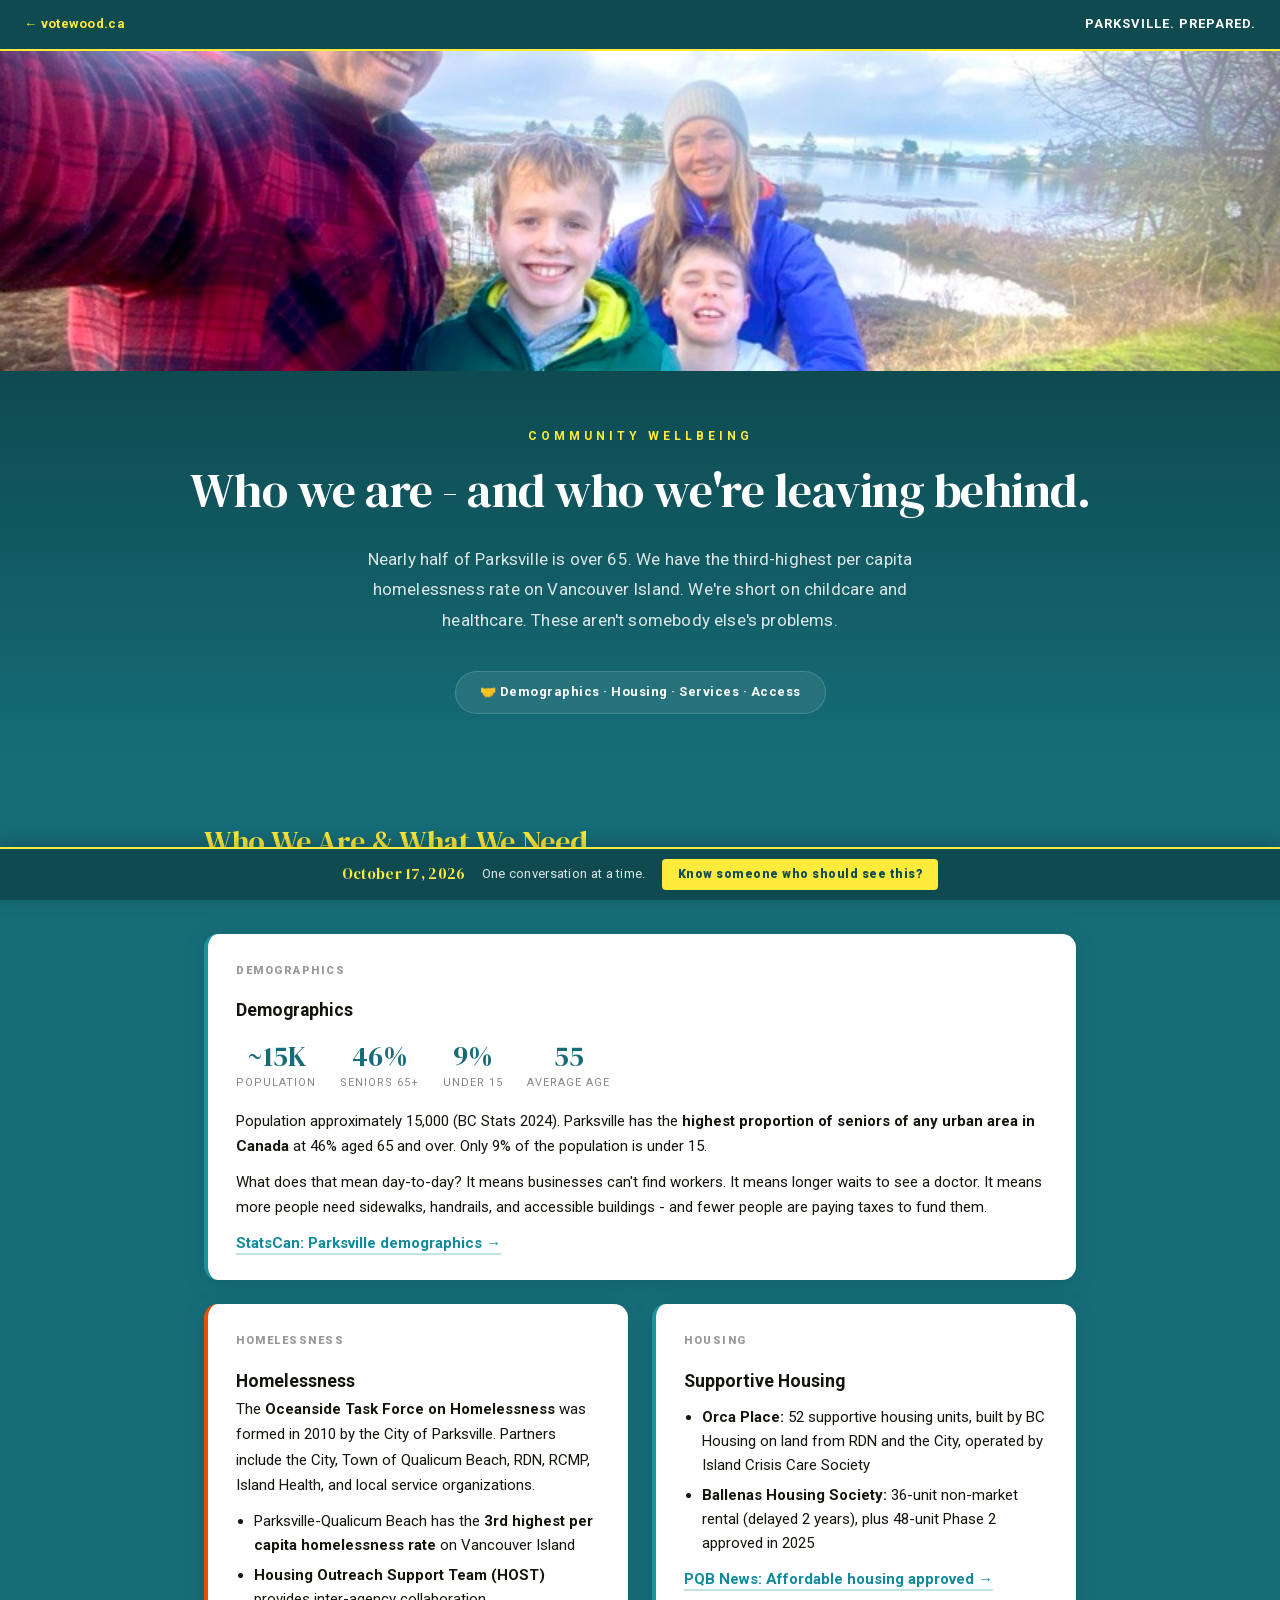
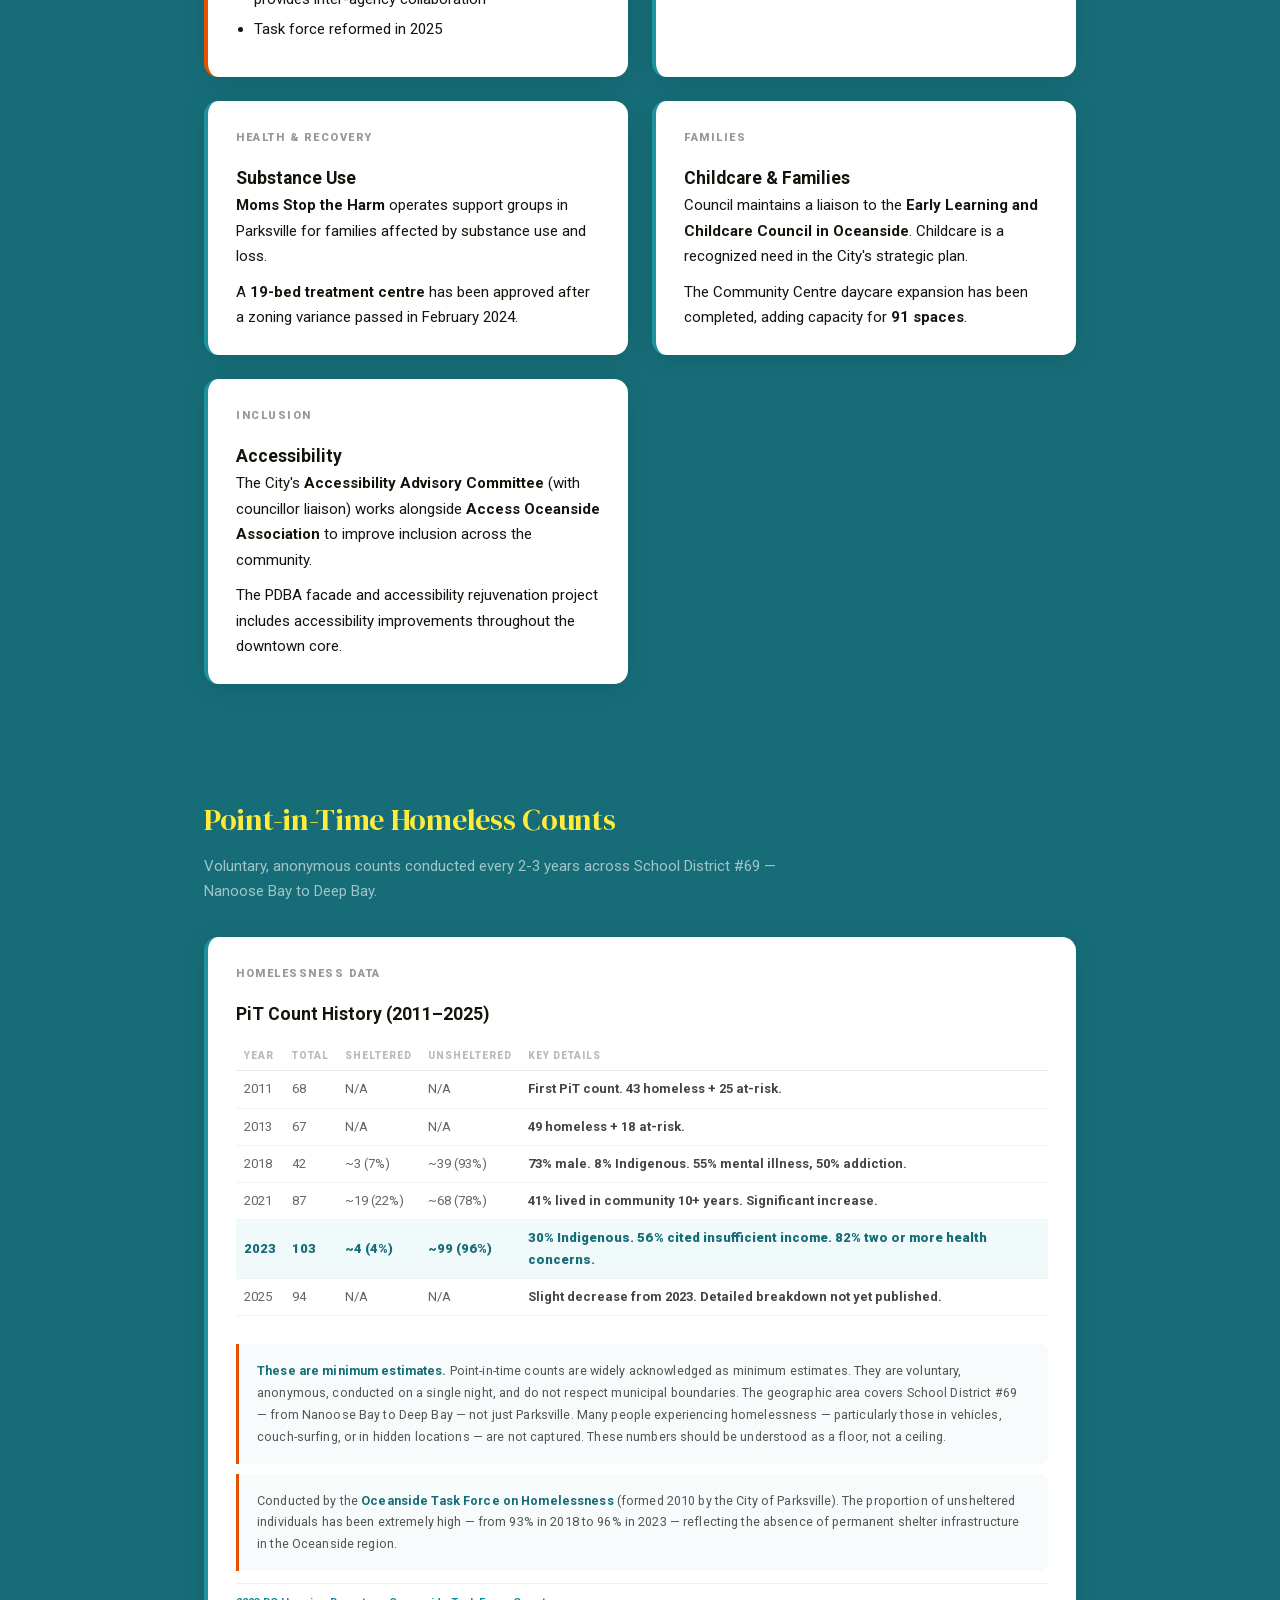
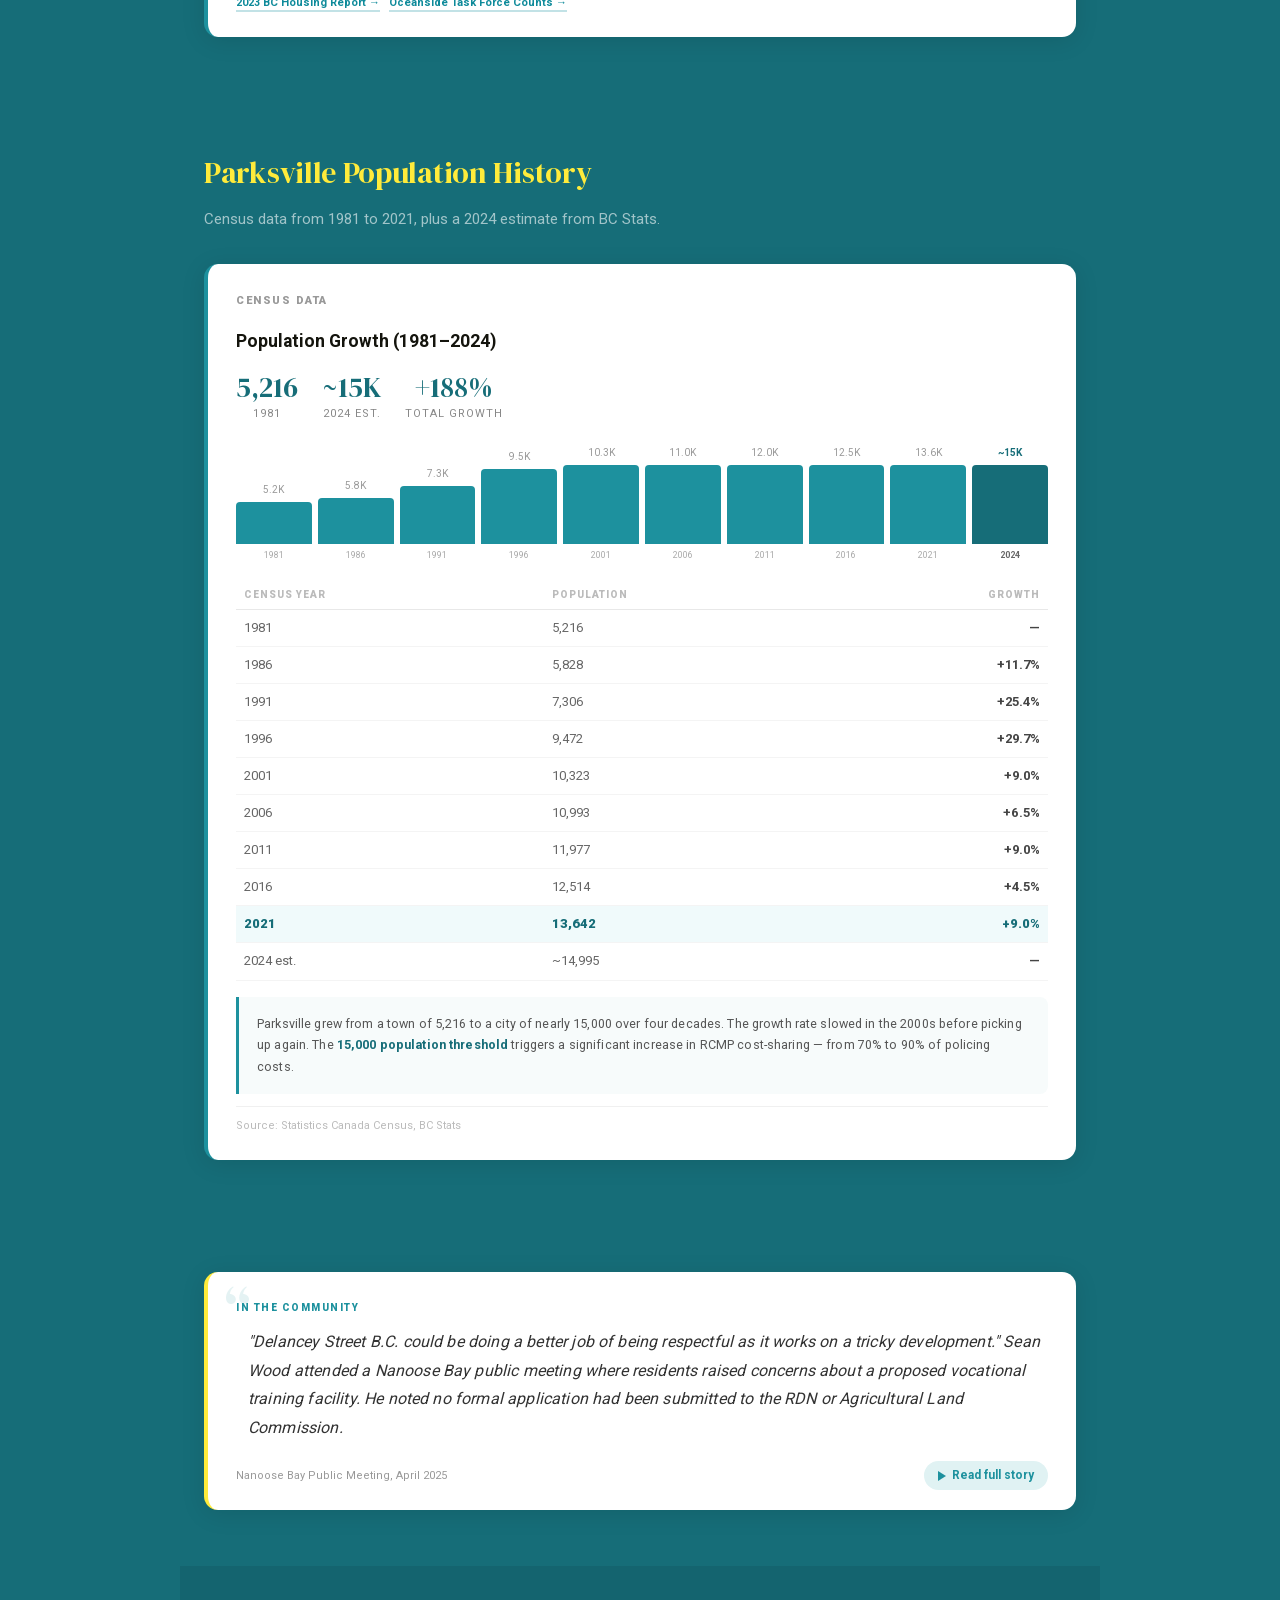
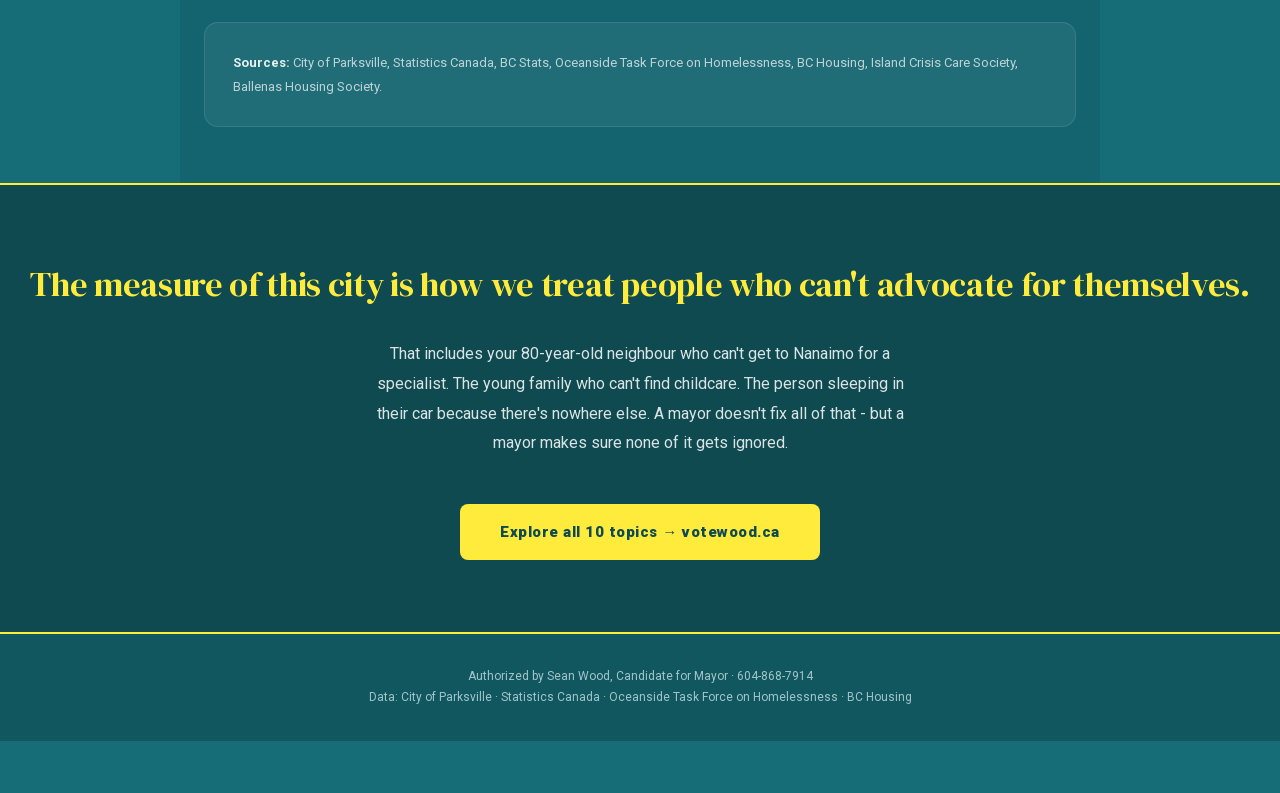
==== community/index.html @ 3bc63a63 "Redesign heroes: photo-first, no overlay Photos are now full-width images ABOVE the hero text, not b" ====
<!DOCTYPE html>
<html lang="en">
<head>
<meta charset="UTF-8">
<meta name="viewport" content="width=device-width, initial-scale=1.0">
<title>Community Wellbeing | Parksville. Prepared.</title>
<meta name="description" content="Demographics, homelessness, supportive housing, substance use, childcare, and accessibility — the people behind the statistics in Parksville.">
    <link rel="stylesheet" href="/style.css?v=6">
</head>
<body>

<header class="header">
  <a href="https://votewood.ca">&larr; votewood.ca</a>
  <span class="header-right">PARKSVILLE. PREPARED.</span>
</header>

<img class="hero-photo" src="/photos/family-estuary.jpg" alt="Family at the Englishman River estuary" loading="eager">

<div class="hero">
  <div class="hero-eyebrow">Community Wellbeing</div>
  <h1>Who we are - and who we're leaving behind.</h1>
  <p class="hero-sub">Nearly half of Parksville is over 65. We have the third-highest per capita homelessness rate on Vancouver Island. We're short on childcare and healthcare. These aren't somebody else's problems.</p>
  <div class="hero-badge">&#129309; Demographics &middot; Housing &middot; Services &middot; Access</div>
</div>

<!-- Content Cards -->
<div class="section">
  <h2 class="section-title">Who We Are &amp; What We Need</h2>
  <p class="section-subtitle">Demographics, housing, health, and services across the Oceanside community.</p>

  <div class="card-grid">

    <!-- 1. Demographics -->
    <div class="card card-full">
      <div class="card-label">Demographics</div>
      <h3>Demographics</h3>
      <div class="stat-row">
        <div class="stat-item">
          <div class="stat-value">~15K</div>
          <div class="stat-label">Population</div>
        </div>
        <div class="stat-item">
          <div class="stat-value">46%</div>
          <div class="stat-label">Seniors 65+</div>
        </div>
        <div class="stat-item">
          <div class="stat-value">9%</div>
          <div class="stat-label">Under 15</div>
        </div>
        <div class="stat-item">
          <div class="stat-value">55</div>
          <div class="stat-label">Average Age</div>
        </div>
      </div>
      <p>Population approximately 15,000 (BC Stats 2024). Parksville has the <strong>highest proportion of seniors of any urban area in Canada</strong> at 46% aged 65 and over. Only 9% of the population is under 15.</p>
      <p style="margin-top: 10px;">What does that mean day-to-day? It means businesses can't find workers. It means longer waits to see a doctor. It means more people need sidewalks, handrails, and accessible buildings - and fewer people are paying taxes to fund them.</p>
      <div class="news-links">
        <a href="https://www.statcan.gc.ca/o1/en/plus/3421-parksville-canadas-mediterranean-retirement-community" target="_blank" rel="noopener">StatsCan: Parksville demographics &rarr;</a>
      </div>
    </div>

    <!-- 2. Homelessness -->
    <div class="card card-accent-amber">
      <div class="card-label">Homelessness</div>
      <h3>Homelessness</h3>
      <p>The <strong>Oceanside Task Force on Homelessness</strong> was formed in 2010 by the City of Parksville. Partners include the City, Town of Qualicum Beach, RDN, RCMP, Island Health, and local service organizations.</p>
      <ul>
        <li>Parksville-Qualicum Beach has the <strong>3rd highest per capita homelessness rate</strong> on Vancouver Island</li>
        <li><strong>Housing Outreach Support Team (HOST)</strong> provides inter-agency collaboration</li>
        <li>Task force reformed in 2025</li>
      </ul>
    </div>

    <!-- 3. Supportive Housing -->
    <div class="card">
      <div class="card-label">Housing</div>
      <h3>Supportive Housing</h3>
      <ul>
        <li><strong>Orca Place:</strong> 52 supportive housing units, built by BC Housing on land from RDN and the City, operated by Island Crisis Care Society</li>
        <li><strong>Ballenas Housing Society:</strong> 36-unit non-market rental (delayed 2 years), plus 48-unit Phase 2 approved in 2025</li>
      </ul>
      <div class="news-links">
        <a href="https://pqbnews.com/2025/11/20/development-permit-approved-for-parksville-affordable-housing-project/" target="_blank" rel="noopener">PQB News: Affordable housing approved &rarr;</a>
      </div>
    </div>

    <!-- 4. Substance Use -->
    <div class="card">
      <div class="card-label">Health &amp; Recovery</div>
      <h3>Substance Use</h3>
      <p><strong>Moms Stop the Harm</strong> operates support groups in Parksville for families affected by substance use and loss.</p>
      <p style="margin-top: 10px;">A <strong>19-bed treatment centre</strong> has been approved after a zoning variance passed in February 2024.</p>
    </div>

    <!-- 5. Childcare & Families -->
    <div class="card">
      <div class="card-label">Families</div>
      <h3>Childcare &amp; Families</h3>
      <p>Council maintains a liaison to the <strong>Early Learning and Childcare Council in Oceanside</strong>. Childcare is a recognized need in the City's strategic plan.</p>
      <p style="margin-top: 10px;">The Community Centre daycare expansion has been completed, adding capacity for <strong>91 spaces</strong>.</p>
    </div>

    <!-- 6. Accessibility -->
    <div class="card">
      <div class="card-label">Inclusion</div>
      <h3>Accessibility</h3>
      <p>The City's <strong>Accessibility Advisory Committee</strong> (with councillor liaison) works alongside <strong>Access Oceanside Association</strong> to improve inclusion across the community.</p>
      <p style="margin-top: 10px;">The PDBA facade and accessibility rejuvenation project includes accessibility improvements throughout the downtown core.</p>
    </div>

  </div>
</div>

<!-- Point-in-Time Homeless Counts -->
<div class="section">
  <h2 class="section-title">Point-in-Time Homeless Counts</h2>
  <p class="section-subtitle">Voluntary, anonymous counts conducted every 2-3 years across School District #69 — Nanoose Bay to Deep Bay.</p>

  <div class="card card-full">
    <div class="card-label">Homelessness Data</div>
    <h3>PiT Count History (2011–2025)</h3>

    <div style="overflow-x: auto;">
      <table class="data-table">
        <thead>
          <tr>
            <th>Year</th>
            <th>Total</th>
            <th>Sheltered</th>
            <th>Unsheltered</th>
            <th style="text-align: left;">Key Details</th>
          </tr>
        </thead>
        <tbody>
          <tr>
            <td>2011</td>
            <td>68</td>
            <td>N/A</td>
            <td>N/A</td>
            <td style="text-align: left;">First PiT count. 43 homeless + 25 at-risk.</td>
          </tr>
          <tr>
            <td>2013</td>
            <td>67</td>
            <td>N/A</td>
            <td>N/A</td>
            <td style="text-align: left;">49 homeless + 18 at-risk.</td>
          </tr>
          <tr>
            <td>2018</td>
            <td>42</td>
            <td>~3 (7%)</td>
            <td>~39 (93%)</td>
            <td style="text-align: left;">73% male. 8% Indigenous. 55% mental illness, 50% addiction.</td>
          </tr>
          <tr>
            <td>2021</td>
            <td>87</td>
            <td>~19 (22%)</td>
            <td>~68 (78%)</td>
            <td style="text-align: left;">41% lived in community 10+ years. Significant increase.</td>
          </tr>
          <tr class="highlight">
            <td>2023</td>
            <td>103</td>
            <td>~4 (4%)</td>
            <td>~99 (96%)</td>
            <td style="text-align: left;">30% Indigenous. 56% cited insufficient income. 82% two or more health concerns.</td>
          </tr>
          <tr>
            <td>2025</td>
            <td>94</td>
            <td>N/A</td>
            <td>N/A</td>
            <td style="text-align: left;">Slight decrease from 2023. Detailed breakdown not yet published.</td>
          </tr>
        </tbody>
      </table>
    </div>

    <div class="chart-notes" style="border-left-color: var(--amber);">
      <strong>These are minimum estimates.</strong> Point-in-time counts are widely acknowledged as minimum estimates. They are voluntary, anonymous, conducted on a single night, and do not respect municipal boundaries. The geographic area covers School District #69 — from Nanoose Bay to Deep Bay — not just Parksville. Many people experiencing homelessness — particularly those in vehicles, couch-surfing, or in hidden locations — are not captured. These numbers should be understood as a floor, not a ceiling.
    </div>

    <div class="chart-notes" style="margin-top: 10px; border-left-color: var(--amber);">
      Conducted by the <strong>Oceanside Task Force on Homelessness</strong> (formed 2010 by the City of Parksville). The proportion of unsheltered individuals has been extremely high — from 93% in 2018 to 96% in 2023 — reflecting the absence of permanent shelter infrastructure in the Oceanside region.
    </div>

    <div class="chart-source">
      <a href="https://www.bchousing.org/sites/default/files/media/documents/Homeless-Count-Parksville-Qualicum-2023.pdf" target="_blank" rel="noopener">2023 BC Housing Report &rarr;</a> &nbsp;
      <a href="https://oceansidehomelessness.com/point-in-time-homeless-counts/" target="_blank" rel="noopener">Oceanside Task Force Counts &rarr;</a>
    </div>
  </div>
</div>

<!-- Population History -->
<div class="section">
  <h2 class="section-title">Parksville Population History</h2>
  <p class="section-subtitle">Census data from 1981 to 2021, plus a 2024 estimate from BC Stats.</p>

  <div class="card card-full">
    <div class="card-label">Census Data</div>
    <h3>Population Growth (1981–2024)</h3>

    <div class="stat-row">
      <div class="stat-item">
        <div class="stat-value">5,216</div>
        <div class="stat-label">1981</div>
      </div>
      <div class="stat-item">
        <div class="stat-value">~15K</div>
        <div class="stat-label">2024 Est.</div>
      </div>
      <div class="stat-item">
        <div class="stat-value">+188%</div>
        <div class="stat-label">Total Growth</div>
      </div>
    </div>

    <!-- Simple bar visualization -->
    <div style="margin: 20px 0 16px; display: flex; align-items: flex-end; gap: 6px; height: 120px;">
      <div style="flex: 1; display: flex; flex-direction: column; align-items: center; justify-content: flex-end; height: 100%;">
        <div style="font-size: 10px; color: #999; margin-bottom: 4px;">5.2K</div>
        <div style="width: 100%; background: var(--teal); border-radius: 4px 4px 0 0; height: 35%;"></div>
        <div style="font-size: 9px; color: #aaa; margin-top: 4px;">1981</div>
      </div>
      <div style="flex: 1; display: flex; flex-direction: column; align-items: center; justify-content: flex-end; height: 100%;">
        <div style="font-size: 10px; color: #999; margin-bottom: 4px;">5.8K</div>
        <div style="width: 100%; background: var(--teal); border-radius: 4px 4px 0 0; height: 39%;"></div>
        <div style="font-size: 9px; color: #aaa; margin-top: 4px;">1986</div>
      </div>
      <div style="flex: 1; display: flex; flex-direction: column; align-items: center; justify-content: flex-end; height: 100%;">
        <div style="font-size: 10px; color: #999; margin-bottom: 4px;">7.3K</div>
        <div style="width: 100%; background: var(--teal); border-radius: 4px 4px 0 0; height: 49%;"></div>
        <div style="font-size: 9px; color: #aaa; margin-top: 4px;">1991</div>
      </div>
      <div style="flex: 1; display: flex; flex-direction: column; align-items: center; justify-content: flex-end; height: 100%;">
        <div style="font-size: 10px; color: #999; margin-bottom: 4px;">9.5K</div>
        <div style="width: 100%; background: var(--teal); border-radius: 4px 4px 0 0; height: 63%;"></div>
        <div style="font-size: 9px; color: #aaa; margin-top: 4px;">1996</div>
      </div>
      <div style="flex: 1; display: flex; flex-direction: column; align-items: center; justify-content: flex-end; height: 100%;">
        <div style="font-size: 10px; color: #999; margin-bottom: 4px;">10.3K</div>
        <div style="width: 100%; background: var(--teal); border-radius: 4px 4px 0 0; height: 69%;"></div>
        <div style="font-size: 9px; color: #aaa; margin-top: 4px;">2001</div>
      </div>
      <div style="flex: 1; display: flex; flex-direction: column; align-items: center; justify-content: flex-end; height: 100%;">
        <div style="font-size: 10px; color: #999; margin-bottom: 4px;">11.0K</div>
        <div style="width: 100%; background: var(--teal); border-radius: 4px 4px 0 0; height: 73%;"></div>
        <div style="font-size: 9px; color: #aaa; margin-top: 4px;">2006</div>
      </div>
      <div style="flex: 1; display: flex; flex-direction: column; align-items: center; justify-content: flex-end; height: 100%;">
        <div style="font-size: 10px; color: #999; margin-bottom: 4px;">12.0K</div>
        <div style="width: 100%; background: var(--teal); border-radius: 4px 4px 0 0; height: 80%;"></div>
        <div style="font-size: 9px; color: #aaa; margin-top: 4px;">2011</div>
      </div>
      <div style="flex: 1; display: flex; flex-direction: column; align-items: center; justify-content: flex-end; height: 100%;">
        <div style="font-size: 10px; color: #999; margin-bottom: 4px;">12.5K</div>
        <div style="width: 100%; background: var(--teal); border-radius: 4px 4px 0 0; height: 83%;"></div>
        <div style="font-size: 9px; color: #aaa; margin-top: 4px;">2016</div>
      </div>
      <div style="flex: 1; display: flex; flex-direction: column; align-items: center; justify-content: flex-end; height: 100%;">
        <div style="font-size: 10px; color: #999; margin-bottom: 4px;">13.6K</div>
        <div style="width: 100%; background: var(--teal); border-radius: 4px 4px 0 0; height: 91%;"></div>
        <div style="font-size: 9px; color: #aaa; margin-top: 4px;">2021</div>
      </div>
      <div style="flex: 1; display: flex; flex-direction: column; align-items: center; justify-content: flex-end; height: 100%;">
        <div style="font-size: 10px; color: var(--teal-dark); font-weight: 700; margin-bottom: 4px;">~15K</div>
        <div style="width: 100%; background: var(--teal-dark); border-radius: 4px 4px 0 0; height: 100%;"></div>
        <div style="font-size: 9px; color: #666; font-weight: 700; margin-top: 4px;">2024</div>
      </div>
    </div>

    <table class="data-table">
      <thead>
        <tr>
          <th>Census Year</th>
          <th>Population</th>
          <th>Growth</th>
        </tr>
      </thead>
      <tbody>
        <tr>
          <td>1981</td>
          <td>5,216</td>
          <td>—</td>
        </tr>
        <tr>
          <td>1986</td>
          <td>5,828</td>
          <td>+11.7%</td>
        </tr>
        <tr>
          <td>1991</td>
          <td>7,306</td>
          <td>+25.4%</td>
        </tr>
        <tr>
          <td>1996</td>
          <td>9,472</td>
          <td>+29.7%</td>
        </tr>
        <tr>
          <td>2001</td>
          <td>10,323</td>
          <td>+9.0%</td>
        </tr>
        <tr>
          <td>2006</td>
          <td>10,993</td>
          <td>+6.5%</td>
        </tr>
        <tr>
          <td>2011</td>
          <td>11,977</td>
          <td>+9.0%</td>
        </tr>
        <tr>
          <td>2016</td>
          <td>12,514</td>
          <td>+4.5%</td>
        </tr>
        <tr class="highlight">
          <td>2021</td>
          <td>13,642</td>
          <td>+9.0%</td>
        </tr>
        <tr>
          <td>2024 est.</td>
          <td>~14,995</td>
          <td>—</td>
        </tr>
      </tbody>
    </table>

    <div class="chart-notes">
      Parksville grew from a town of 5,216 to a city of nearly 15,000 over four decades. The growth rate slowed in the 2000s before picking up again. The <strong>15,000 population threshold</strong> triggers a significant increase in RCMP cost-sharing — from 70% to 90% of policing costs.
    </div>

    <div class="chart-source">
      Source: Statistics Canada Census, BC Stats
    </div>
  </div>
</div>

<!-- Council Quote -->
<section class="section">
  <div class="quote-card">
    <div class="quote-label">In the Community</div>
    <div class="quote-text">"Delancey Street B.C. could be doing a better job of being respectful as it works on a tricky development." Sean Wood attended a Nanoose Bay public meeting where residents raised concerns about a proposed vocational training facility. He noted no formal application had been submitted to the RDN or Agricultural Land Commission.</div>
    <div class="quote-source">
      <span class="quote-attribution">Nanoose Bay Public Meeting, April 2025</span>
      <a href="https://pqbnews.com/2025/04/18/nanoose-residents-fear-potential-job-training-site-for-people-transitioning-from-streets-and-prison/" target="_blank" class="quote-watch">Read full story</a>
    </div>
  </div>
</section>

<!-- Sources -->
<div class="section section-alt">
  <div class="source-card">
    <strong>Sources:</strong> City of Parksville, Statistics Canada, BC Stats, Oceanside Task Force on Homelessness, BC Housing, Island Crisis Care Society, Ballenas Housing Society.
  </div>
</div>

<!-- Narrative -->
<div class="narrative">
  <h2>The measure of this city is how we treat people who can't advocate for themselves.</h2>
  <p>That includes your 80-year-old neighbour who can't get to Nanaimo for a specialist. The young family who can't find childcare. The person sleeping in their car because there's nowhere else. A mayor doesn't fix all of that - but a mayor makes sure none of it gets ignored.</p>
  <a href="https://votewood.ca" class="cta-btn">Explore all 10 topics &rarr; votewood.ca</a>
</div>

<footer class="footer">
  Authorized by Sean Wood, Candidate for Mayor &middot; 604-868-7914<br>
  Data: City of Parksville &middot; Statistics Canada &middot; Oceanside Task Force on Homelessness &middot; BC Housing
</footer>

<div class="vote-bar"><span class="vote-bar-date">October 17, 2026</span><span class="vote-bar-msg">One conversation at a time.</span><a href="/" class="vote-bar-cta">Know someone who should see this?</a></div>
</body>
</html>
---- style.css ----
/* votewood.ca — Shared Design System */

/* Self-hosted fonts — eliminates 2 DNS lookups + 1 CSS request vs Google Fonts */
@font-face {
  font-family: 'DM Serif Display';
  font-style: normal;
  font-weight: 400;
  font-display: swap;
  src: url('/fonts/dm-serif-display.woff2') format('woff2');
}
@font-face {
  font-family: 'Roboto';
  font-style: normal;
  font-weight: 400 900;
  font-display: swap;
  src: url('/fonts/roboto-variable.woff2') format('woff2');
}

*, *::before, *::after { box-sizing: border-box; margin: 0; padding: 0; }

:root {
  --teal: #1D919E;
  --teal-dark: #166d78;
  --teal-deep: #0e4a50;
  --yellow: #FFEB3B;
  --white: #FFFFFF;
  --card-bg: #ffffff;
  --card-text: #14140D;
  --radius: 14px;
  --shadow: 0 4px 24px rgba(0,0,0,0.10);
  --green: #2e7d32;
  --amber: #e65100;
  --red: #c62828;
  --serif: 'DM Serif Display', Georgia, serif;
  --sans: 'Roboto', -apple-system, sans-serif;
}

body {
  font-family: var(--sans);
  background: var(--teal-dark);
  color: var(--white);
  line-height: 1.6;
  -webkit-font-smoothing: antialiased;
  text-rendering: optimizeLegibility;
}

a { color: var(--yellow); }

/* Links inside white cards — teal with underline for visibility */
.card a:not(.cta-btn):not(.video-card):not(.topic-card),
.chart-card a,
.chart-notes a,
.chart-notes-links a,
.card-links a,
.card-meta a,
.data-table a,
.grant-table a {
  color: #0e8a9a !important;
  font-weight: 700;
  text-decoration: none !important;
  border-bottom: 2px solid rgba(14,138,154,0.25) !important;
  padding-bottom: 1px;
  transition: border-color 0.15s, color 0.15s;
}
.card a:not(.cta-btn):not(.video-card):not(.topic-card):hover,
.chart-card a:hover,
.chart-notes a:hover,
.card-links a:hover,
.data-table a:hover,
.grant-table a:hover {
  color: #0a6e7a !important;
  border-bottom-color: #0a6e7a !important;
}
.card a:not(.cta-btn):not(.video-card):not(.topic-card):visited,
.chart-card a:visited,
.chart-notes a:visited,
.card-links a:visited,
.data-table a:visited,
.grant-table a:visited {
  color: #0e4a50 !important;
  border-bottom-color: rgba(14,74,80,0.2) !important;
}
/* Source cards on dark backgrounds keep yellow */
.source-card a { color: var(--yellow) !important; text-decoration-color: rgba(255,235,59,0.35) !important; }
.source-card a:visited { color: #ddd07a !important; }
.source-card a:hover { text-decoration-color: var(--yellow) !important; }

/* Header */
.header {
  background: var(--teal-deep);
  border-bottom: 2px solid var(--yellow);
  padding: 14px 24px;
  display: flex;
  justify-content: space-between;
  align-items: center;
  font-size: 13px;
  letter-spacing: 0.3px;
}
.header a { color: var(--yellow); text-decoration: none; font-weight: 700; }
.header-right { font-weight: 700; letter-spacing: 1px; }
.header-name { font-weight: 900; letter-spacing: 1.5px; font-size: 14px; }
.header-contact { font-size: 12px; opacity: 0.7; }
.header-contact a { color: var(--yellow); text-decoration: none; }

/* Hero photo — full-width image, no overlay */
.hero-photo {
  width: 100%; height: 320px; object-fit: cover;
  display: block;
}
@media (max-width: 640px) {
  .hero-photo { height: 220px; }
}

/* Hero text — clean background below photo */
.hero {
  text-align: center;
  padding: 56px 24px 48px;
  background: linear-gradient(180deg, var(--teal-deep) 0%, var(--teal-dark) 100%);
}
/* Homepage has no photo above, so more top padding */
.hero-no-photo { padding-top: 72px; padding-bottom: 56px; }

.hero-eyebrow {
  font-family: var(--sans);
  font-size: 12px; font-weight: 700; letter-spacing: 4px;
  text-transform: uppercase; color: var(--yellow); margin-bottom: 16px;
}
.hero h1 {
  font-family: var(--serif);
  font-size: clamp(32px, 5.5vw, 48px); font-weight: 400;
  margin-bottom: 24px; line-height: 1.2;
  letter-spacing: -0.01em;
}
.hero-sub {
  max-width: 580px; margin: 0 auto 36px; font-size: 17px;
  opacity: 0.85; line-height: 1.8;
  letter-spacing: 0.01em;
}
.hero-badge {
  display: inline-flex; align-items: center; gap: 10px;
  background: rgba(255,255,255,0.08); border: 1px solid rgba(255,255,255,0.15);
  border-radius: 24px; padding: 10px 24px; font-size: 13px; font-weight: 700;
  letter-spacing: 0.5px;
}

/* Sections */
.section {
  padding: 56px 24px; max-width: 920px; margin: 0 auto;
}
.section-alt {
  background: rgba(0,0,0,0.08);
}
.section-title {
  font-family: var(--serif);
  font-size: 30px; font-weight: 400; color: var(--yellow);
  margin-bottom: 10px; letter-spacing: -0.01em;
}
.section-subtitle {
  font-size: 15px; color: rgba(255,255,255,0.6); margin-bottom: 32px;
  max-width: 600px; line-height: 1.7;
}

/* Card grid */
.card-grid {
  display: grid;
  grid-template-columns: repeat(auto-fit, minmax(320px, 1fr));
  gap: 24px;
}
.card-full { grid-column: 1 / -1; }

/* Cards */
.card {
  background: var(--card-bg); color: var(--card-text);
  border-radius: var(--radius); padding: 28px 28px 24px;
  box-shadow: var(--shadow); position: relative;
  border-left: 4px solid var(--teal);
  transition: box-shadow 0.2s;
  font-size: 15px; line-height: 1.7;
}
.card:hover { box-shadow: 0 6px 32px rgba(0,0,0,0.15); }
.card p { margin-bottom: 10px; }
.card p:last-child { margin-bottom: 0; }
.card ul { margin: 8px 0 12px 18px; }
.card li { margin-bottom: 6px; line-height: 1.6; }

/* Accent colors */
.card-accent-green { border-left-color: var(--green); }
.card-accent-amber { border-left-color: var(--amber); }
.card-accent-red   { border-left-color: var(--red); }
.card-accent-yellow { border-left-color: var(--yellow); }
.card-accent-default { border-left-color: #ddd; }

/* Card label */
.card-label {
  font-size: 11px; font-weight: 900; text-transform: uppercase;
  letter-spacing: 1.5px; color: #999; margin-bottom: 16px;
}

/* Card hero stat */
.card-hero {
  display: flex; align-items: center; gap: 16px; margin-bottom: 16px;
}
.card-hero-value {
  font-family: var(--serif); font-size: 52px; color: var(--teal-dark);
  line-height: 1;
}
.card-hero-rank {
  display: flex; flex-direction: column; align-items: center;
  justify-content: center;
  min-width: 52px; height: 52px;
  border-radius: 50%; font-size: 14px; font-weight: 900;
  line-height: 1.1; text-align: center;
}
.rank-green { background: #e8f5e9; color: var(--green); }
.rank-amber { background: #fff3e0; color: var(--amber); }
.rank-red   { background: #ffebee; color: var(--red); }

.card-hero-context {
  font-size: 13px; color: #888; font-style: italic; margin-bottom: 20px;
}

/* Card title */
.card-title {
  font-family: var(--serif); font-size: 22px; color: var(--teal-deep);
  margin-bottom: 12px; line-height: 1.25;
}

/* Card detail text */
.card-detail {
  font-size: 14px; color: #555; margin-bottom: 6px; line-height: 1.7;
}

/* Card meta / source */
.card-meta {
  font-size: 12px; color: #999; margin-top: 14px;
  padding-top: 12px; border-top: 1px solid #eee;
}

/* Stat row (used for inline stats in cards) */
.stat-row {
  display: flex; flex-wrap: wrap; gap: 24px; margin: 16px 0;
}
.stat-item { text-align: center; }
.stat-value {
  font-family: var(--serif); font-size: 28px; color: var(--teal-dark);
  line-height: 1;
}
.stat-label {
  font-size: 11px; color: #888; text-transform: uppercase;
  letter-spacing: 1px; margin-top: 4px;
}

/* Pill badges */
.pill {
  display: inline-flex; align-items: center;
  padding: 4px 12px; border-radius: 12px;
  font-size: 12px; font-weight: 700; margin-right: 6px; margin-bottom: 4px;
}
.pill-teal { background: #e0f2f3; color: var(--teal-dark); }
.pill-green { background: #e8f5e9; color: var(--green); }
.pill-amber { background: #fff3e0; color: var(--amber); }
.pill-red { background: #ffebee; color: var(--red); }
.pill-grey { background: #f5f5f5; color: #757575; }

/* Data tables */
.data-table {
  width: 100%; border-collapse: collapse; font-size: 13px; margin: 12px 0;
}
.data-table th {
  text-align: left; font-size: 10px; font-weight: 900;
  text-transform: uppercase; letter-spacing: 1px; color: #bbb;
  padding: 6px 8px; border-bottom: 1px solid #e8e8e8;
}
.data-table th:last-child { text-align: right; }
.data-table td {
  padding: 7px 8px; border-bottom: 1px solid #f4f4f4; color: #666;
}
.data-table td:last-child {
  text-align: right; font-variant-numeric: tabular-nums; font-weight: 700;
  color: #444;
}
.data-table tr.highlight td {
  color: var(--teal-dark); font-weight: 900; background: #f0fafb;
}

/* Ranked table */
.rank-table {
  width: 100%; border-collapse: collapse; font-size: 13px;
}
.rank-table th {
  text-align: left; font-size: 10px; font-weight: 900;
  text-transform: uppercase; letter-spacing: 1px; color: #bbb;
  padding: 6px 8px; border-bottom: 1px solid #e8e8e8;
}
.rank-table th:last-child { text-align: right; }
.rank-table td {
  padding: 7px 8px; border-bottom: 1px solid #f4f4f4; color: #666;
}
.rank-table td:first-child {
  width: 28px; color: #ccc; font-size: 11px; text-align: center; font-weight: 700;
}
.rank-table td:last-child {
  text-align: right; font-variant-numeric: tabular-nums; font-weight: 700; color: #444;
}
.rank-table tr.rank-highlight td {
  color: var(--teal-dark); font-weight: 900; background: #f0fafb;
}
.rank-table tr.rank-highlight td:first-child {
  border-left: 3px solid var(--teal); color: var(--teal);
}
.rank-table tr.rank-row { cursor: pointer; transition: background 0.15s; }
.rank-table tr.rank-row:hover td { background: #f8f8f8; }
.rank-table tr.rank-highlight.rank-row:hover td { background: #e4f3f5; }
.rank-table td.rank-arrow {
  width: 20px; padding: 7px 4px; color: #ccc; font-size: 9px;
  text-align: center; user-select: none;
}
.rank-table tr.rank-highlight td.rank-arrow { color: var(--teal); }
.rank-detail { display: none; }
.rank-detail.open { display: table-row; }
.rank-detail td {
  padding: 10px 12px 14px 40px;
  font-size: 11px; color: #888; line-height: 1.7;
  border-bottom: 1px solid #eee; background: #fafafa;
}
.rank-highlight + .rank-detail td { background: #f0fafb; }

/* Chart cards */
.chart-card {
  background: var(--card-bg); color: var(--card-text);
  border-radius: var(--radius); padding: 28px;
  box-shadow: var(--shadow); border-left: 4px solid var(--teal);
}
.chart-card-label {
  font-size: 11px; font-weight: 900; text-transform: uppercase;
  letter-spacing: 1.5px; color: #999; margin-bottom: 4px;
}
.chart-card-hero {
  font-family: var(--serif); font-size: clamp(20px, 4vw, 28px); color: var(--teal-dark);
  margin-bottom: 4px; line-height: 1.2;
}
.chart-card-trend {
  font-size: 12px; font-weight: 700; margin-bottom: 16px;
}
.trend-up { color: var(--red); }
.trend-down-good { color: var(--green); }
.trend-up-good { color: var(--green); }
.trend-down { color: var(--red); }
.trend-flat { color: #999; }
.chart-svg { width: 100%; height: 180px; display: block; }
.chart-legend {
  display: flex; flex-wrap: wrap; gap: 16px;
  margin-top: 12px; font-size: 11px; color: #888;
}
.chart-legend-item { display: flex; align-items: center; gap: 6px; }
.chart-legend-swatch {
  width: 12px; height: 12px; border-radius: 3px; flex-shrink: 0;
}
.chart-source {
  font-size: 11px; color: #bbb; margin-top: 12px;
  padding-top: 10px; border-top: 1px solid #f0f0f0;
}

/* Chart annotations */
.chart-notes {
  margin-top: 16px; padding: 16px 18px;
  background: #f7fbfb; border-left: 3px solid var(--teal);
  border-radius: 0 8px 8px 0; font-size: 12.5px; color: #555;
  line-height: 1.75; letter-spacing: 0.01em;
}
.chart-notes strong { color: var(--teal-dark); }
.chart-notes-links {
  margin-top: 10px; padding-top: 8px; border-top: 1px solid #e8eeee;
  font-size: 11px;
}
.chart-notes-links a {
  color: var(--teal); text-decoration: none; margin-right: 12px;
  display: inline-block; margin-bottom: 4px;
}
.chart-notes-links a:hover { text-decoration: underline; }
.chart-notes-links .link-source {
  color: #bbb; font-size: 10px; font-style: italic;
}
.chart-notes .note-year {
  display: inline-block; background: var(--teal); color: white;
  font-size: 10px; font-weight: 900; padding: 1px 6px;
  border-radius: 3px; margin-right: 4px; vertical-align: 1px;
}

/* Narrative */
.narrative {
  background: var(--teal-deep);
  border-top: 2px solid var(--yellow);
  border-bottom: 2px solid var(--yellow);
  padding: 72px 24px; text-align: center;
}
.narrative h2 {
  font-family: var(--serif);
  color: var(--yellow); font-size: clamp(24px, 4vw, 34px);
  font-weight: 400; margin-bottom: 28px; letter-spacing: -0.01em;
}
.narrative p {
  max-width: 560px; margin: 0 auto 18px;
  font-size: 16px; opacity: 0.85; line-height: 1.85;
}
.cta-btn {
  display: inline-block; margin-top: 28px; padding: 16px 40px;
  background: var(--yellow); color: var(--teal-deep);
  font-weight: 900; font-size: 15px; text-decoration: none;
  border-radius: 8px; letter-spacing: 0.5px;
  transition: transform 0.15s, box-shadow 0.15s;
}
.cta-btn:hover { transform: translateY(-2px); box-shadow: 0 4px 16px rgba(0,0,0,0.2); }

/* Source card */
.source-card {
  background: rgba(255,255,255,0.06); border: 1px solid rgba(255,255,255,0.1);
  border-radius: var(--radius); padding: 28px; color: rgba(255,255,255,0.7);
  font-size: 13px; line-height: 1.8;
}
.source-card strong { color: rgba(255,255,255,0.9); }

/* Footer */
.footer {
  background: var(--teal-deep); padding: 32px 24px;
  text-align: center; font-size: 12px; opacity: 0.6; line-height: 1.8;
}

/* Stale state */
.card-stale-msg {
  text-align: center; font-size: 12px; color: #aaa;
  background: #f5f5f5; padding: 12px; border-radius: 8px; margin-top: 12px;
}

/* Homepage topic grid */
.topics { padding: 64px 24px; max-width: 1060px; margin: 0 auto; }
.topics-intro { text-align: center; margin-bottom: 48px; }
.topics-intro h2 {
  font-family: var(--serif); font-size: 28px; color: var(--yellow);
  font-weight: 400; margin-bottom: 12px;
}
.topics-intro p {
  max-width: 560px; margin: 0 auto; font-size: 15px;
  opacity: 0.7; line-height: 1.7;
}
.topic-grid {
  display: grid; grid-template-columns: repeat(auto-fit, minmax(280px, 1fr));
  gap: 20px;
}
.topic-card {
  background: #ffffff; color: #14140D; border-radius: var(--radius);
  padding: 28px 24px 24px; box-shadow: var(--shadow);
  text-decoration: none; display: block; position: relative;
  border-left: 4px solid var(--teal); transition: transform 0.15s, box-shadow 0.2s;
}
.topic-card:hover {
  transform: translateY(-3px); box-shadow: 0 8px 32px rgba(0,0,0,0.18);
}
.topic-icon { font-size: 28px; margin-bottom: 12px; display: block; }
.topic-name {
  font-family: var(--serif); font-size: 20px; color: var(--teal-deep);
  margin-bottom: 6px; line-height: 1.2;
}
.topic-stat {
  font-family: var(--serif); font-size: 32px; color: var(--teal);
  margin-bottom: 8px; line-height: 1;
}
.topic-desc {
  font-size: 14px; color: #555; line-height: 1.7; margin-bottom: 18px;
}
.topic-arrow {
  font-size: 13px; font-weight: 900; color: var(--teal);
  letter-spacing: 0.5px; text-transform: uppercase; font-size: 11px;
}

/* Video embeds */
.video-grid {
  display: grid; grid-template-columns: repeat(auto-fit, minmax(240px, 1fr));
  gap: 16px;
}
.video-card {
  display: block; text-decoration: none; color: var(--card-text);
  border-radius: 10px; overflow: hidden; background: #f8f8f8;
  transition: transform 0.15s, box-shadow 0.2s;
}
.video-card:hover { transform: translateY(-2px); box-shadow: 0 6px 24px rgba(0,0,0,0.15); }
.video-card-thumb {
  position: relative; width: 100%; padding-bottom: 56.25%;
  background: #111; overflow: hidden;
}
.video-card-thumb img {
  position: absolute; top: 0; left: 0; width: 100%; height: 100%;
  object-fit: cover;
}
.video-card-play {
  position: absolute; top: 50%; left: 50%; transform: translate(-50%, -50%);
  width: 48px; height: 34px; background: rgba(255,0,0,0.85);
  border-radius: 8px; display: flex; align-items: center; justify-content: center;
}
.video-card-play::after {
  content: ''; border-left: 14px solid white; border-top: 8px solid transparent;
  border-bottom: 8px solid transparent; margin-left: 3px;
}
.video-card-info { padding: 12px 14px; }
.video-card-title {
  font-size: 13px; font-weight: 700; color: #222; line-height: 1.4;
  margin-bottom: 4px;
}
.video-card-meta { font-size: 11px; color: #999; }

/* Council quote cards */
.quote-card {
  background: var(--card-bg); color: var(--card-text);
  border-radius: var(--radius); padding: 28px 28px 20px;
  box-shadow: var(--shadow); border-left: 4px solid var(--yellow);
  position: relative;
}
.quote-card::before {
  content: '\201C'; font-family: var(--serif); font-size: 64px;
  color: rgba(29,145,158,0.12); position: absolute; top: 8px; left: 16px;
  line-height: 1;
}
.quote-text {
  font-size: 16px; color: #333; line-height: 1.8;
  font-style: italic; padding-left: 12px; margin-bottom: 18px;
  letter-spacing: 0.01em;
}
.quote-source {
  display: flex; align-items: center; justify-content: space-between;
  flex-wrap: wrap; gap: 8px;
}
.quote-attribution {
  font-size: 11px; color: #999; font-style: normal;
}
.quote-watch {
  display: inline-flex; align-items: center; gap: 6px;
  font-size: 12px; font-weight: 700; color: var(--teal) !important;
  text-decoration: none !important; border-bottom: none !important;
  background: #e0f2f3; padding: 5px 14px; border-radius: 20px;
  transition: background 0.15s;
}
.quote-watch:hover { background: #c8eaed; }
.quote-watch::before {
  content: ''; width: 0; height: 0;
  border-left: 8px solid var(--teal); border-top: 5px solid transparent;
  border-bottom: 5px solid transparent;
}
.quote-label {
  font-size: 10px; font-weight: 900; text-transform: uppercase;
  letter-spacing: 1.5px; color: var(--teal); margin-bottom: 12px;
}

/* Sticky vote bar — bottom of every page */
.vote-bar {
  position: fixed; bottom: 0; left: 0; right: 0; z-index: 100;
  background: var(--teal-deep); border-top: 2px solid var(--yellow);
  padding: 10px 24px;
  display: flex; justify-content: center; align-items: center; gap: 16px;
  font-size: 13px; letter-spacing: 0.3px;
  box-shadow: 0 -4px 20px rgba(0,0,0,0.25);
}
.vote-bar-date {
  font-family: var(--serif); font-size: 15px; color: var(--yellow);
}
.vote-bar-msg { opacity: 0.85; }
.vote-bar-cta {
  background: var(--yellow); color: var(--teal-deep);
  padding: 6px 16px; border-radius: 4px; text-decoration: none;
  font-weight: 900; font-size: 12px; letter-spacing: 0.5px;
  transition: transform 0.15s;
  white-space: nowrap;
}
.vote-bar-cta:hover { transform: translateY(-1px); }

/* Election CTA section (homepage) */
.election-cta {
  background: var(--teal-deep);
  padding: 80px 24px; text-align: center;
  border-top: 2px solid var(--yellow);
}
.election-date {
  font-family: var(--serif); font-size: clamp(32px, 6vw, 52px);
  color: var(--yellow); font-weight: 400; margin-bottom: 24px;
  letter-spacing: 1px;
}
.election-headline {
  font-family: var(--serif); font-size: clamp(24px, 4vw, 36px);
  font-weight: 400; margin-bottom: 28px; line-height: 1.2;
}
.election-body {
  max-width: 520px; margin: 0 auto 12px; font-size: 16px;
  opacity: 0.85; line-height: 1.8;
}
.election-emphasis {
  font-size: 17px; font-weight: 700; opacity: 1; margin-top: 20px;
}

/* Body padding to account for sticky bar */
body { padding-bottom: 52px; }

/* About Sean section (homepage) */
.about-sean {
  padding: 64px 24px;
  background: rgba(0,0,0,0.12);
}
.about-sean-inner {
  max-width: 780px !important; margin: 0 auto;
  display: flex !important; gap: 36px; align-items: flex-start;
}
.about-sean-photo {
  width: 280px; height: auto; border-radius: 12px;
  object-fit: cover; flex-shrink: 0;
  border: 3px solid var(--yellow);
  box-shadow: 0 4px 24px rgba(0,0,0,0.2);
}
.about-sean-text h2 {
  font-family: var(--serif); font-size: 32px;
  color: var(--yellow); font-weight: 400; margin-bottom: 4px;
}
.about-sean-role {
  font-size: 14px; color: rgba(255,255,255,0.6);
  margin-bottom: 16px; font-weight: 700;
  letter-spacing: 0.3px;
}
.about-sean-text p {
  font-size: 15px; opacity: 0.85; line-height: 1.8;
  margin-bottom: 12px;
}
.about-sean-why {
  font-style: italic; opacity: 0.95 !important;
  border-left: 3px solid var(--yellow);
  padding-left: 16px; margin-top: 16px !important;
}
@media (max-width: 640px) {
  .about-sean-inner {
    flex-direction: column; align-items: center; text-align: center;
  }
  .about-sean-photo { width: 100%; max-width: 320px; height: auto; }
  .about-sean-why { border-left: none; padding-left: 0; border-top: 3px solid var(--yellow); padding-top: 16px; }
}

/* About section (homepage) */
.about { padding: 64px 24px; max-width: 720px; margin: 0 auto; text-align: center; }
.about h2 {
  font-family: var(--serif); font-size: 28px; color: var(--yellow);
  font-weight: 400; margin-bottom: 20px;
}
.about p { font-size: 15px; opacity: 0.8; line-height: 1.8; margin-bottom: 16px; }
.about-contact { margin-top: 24px; font-size: 15px; }
.about-contact a { color: var(--yellow); text-decoration: none; font-weight: 700; }

/* Timeline (parks page) */
.timeline-item {
  display: flex; gap: 12px; margin-bottom: 14px;
  font-size: 13px; color: #555; line-height: 1.5;
}

/* Responsive */
@media (max-width: 640px) {
  .header { flex-direction: column; gap: 4px; text-align: center; }
  .hero { padding: 48px 20px 40px; }
  .hero h1 { font-size: 26px; line-height: 1.25; }
  .hero-sub { font-size: 15px; }
  .section { padding: 40px 16px; }
  .section-title { font-size: 24px; }
  .card { padding: 20px; font-size: 14px; }
  .card-title { font-size: 19px; }
  .card-hero-value { font-size: 40px; }
  .card-hero-rank { min-width: 44px; height: 44px; font-size: 12px; }
  .card-grid { grid-template-columns: 1fr; }
  .rank-table { font-size: 12px; }
  .rank-table td, .rank-table th { padding: 5px 6px; }
  .chart-card { padding: 20px 16px; }
  .chart-card-label { font-size: 10px; letter-spacing: 1px; }
  .chart-card-trend { font-size: 11px; }
  .chart-svg { height: 160px; }
  .chart-notes { font-size: 12px; padding: 12px 14px; }
  .chart-notes-links { font-size: 10.5px; }
  .chart-legend { font-size: 10px; gap: 10px; }
  .chart-source { font-size: 10px; }
  .topics { padding: 48px 16px; }
  .topic-grid { grid-template-columns: 1fr; }
  .topic-stat { font-size: 28px; }
  .topic-desc { font-size: 13px; }
  .stat-row { gap: 16px; }
  .stat-value { font-size: 22px; }
  .narrative { padding: 56px 20px; }
  .narrative p { font-size: 15px; }
  .about { padding: 48px 16px; }
  .quote-text { font-size: 14px; padding-left: 8px; }
  .quote-card { padding: 22px 20px 18px; }
  .vote-bar { flex-direction: column; gap: 6px; padding: 8px 16px; font-size: 12px; }
  .vote-bar-date { font-size: 13px; }
  body { padding-bottom: 72px; }
  .election-cta { padding: 56px 20px; }
  .election-body { font-size: 15px; }
}
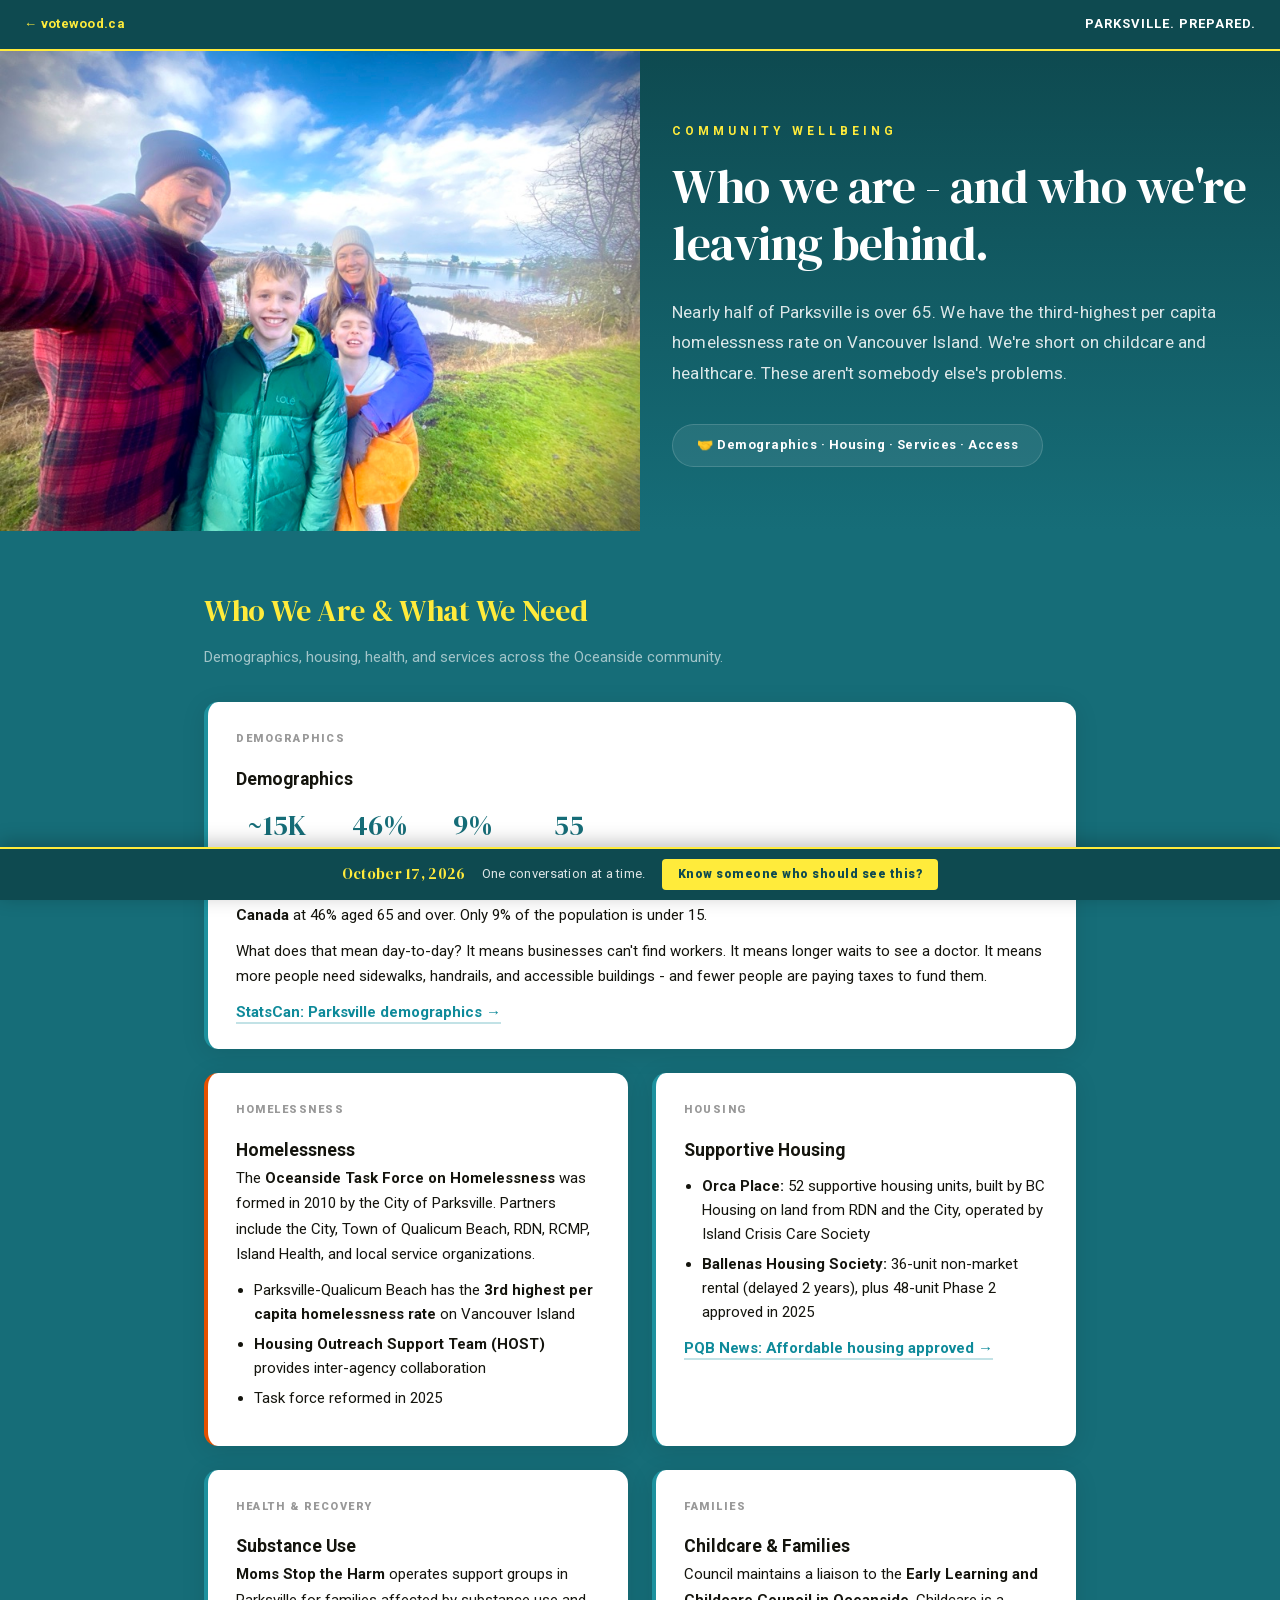
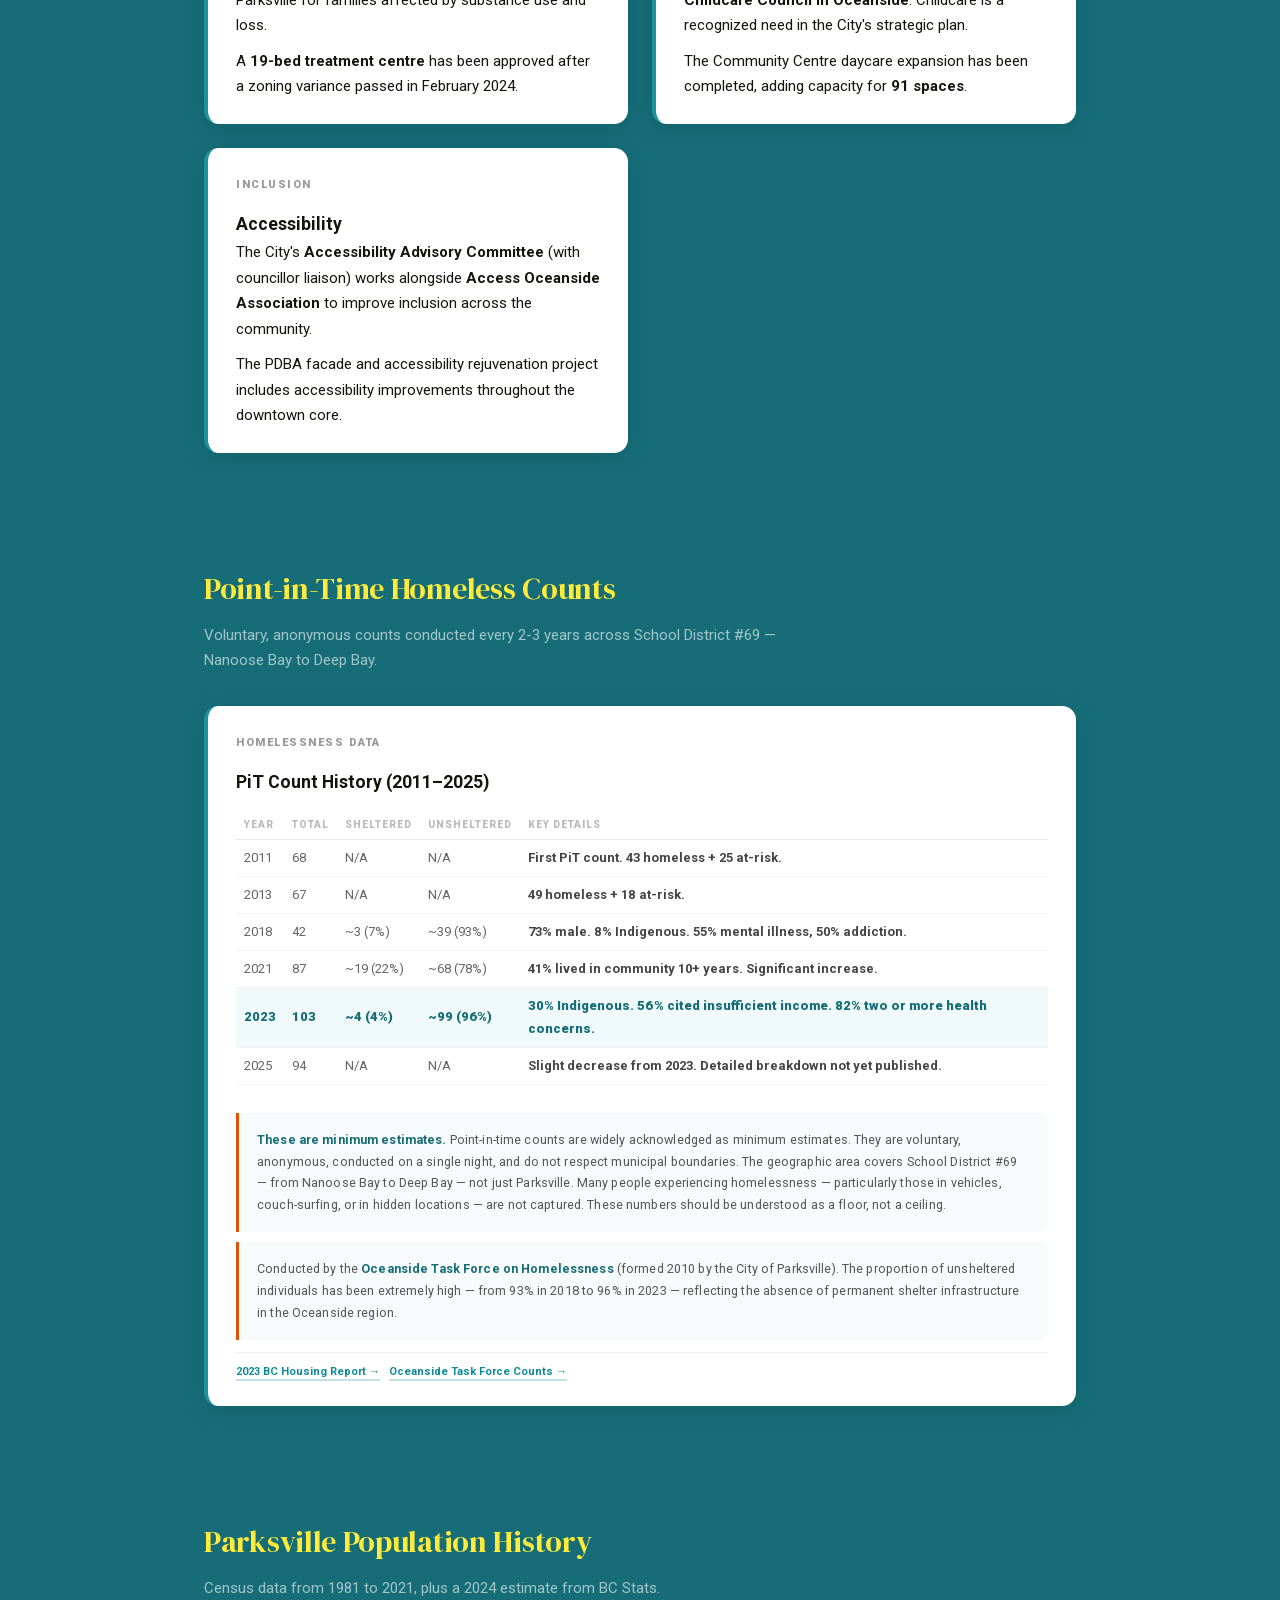
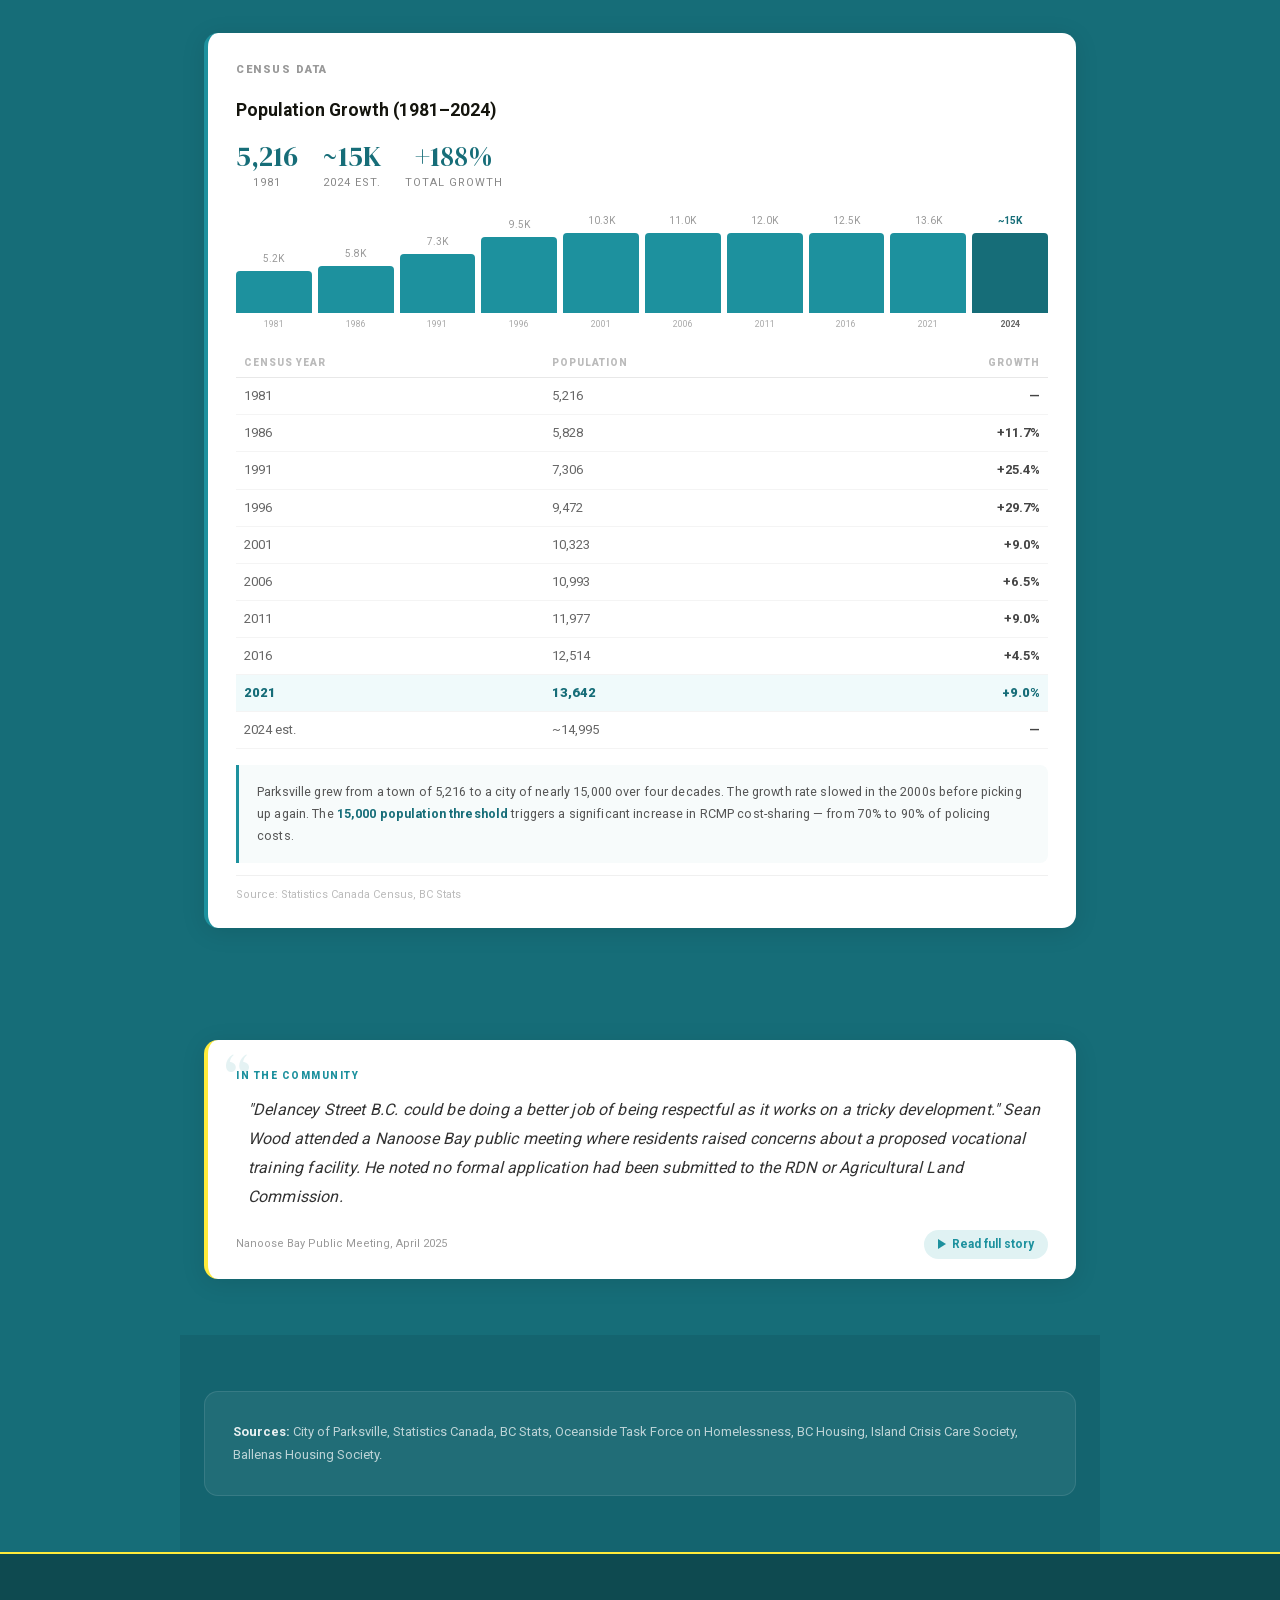
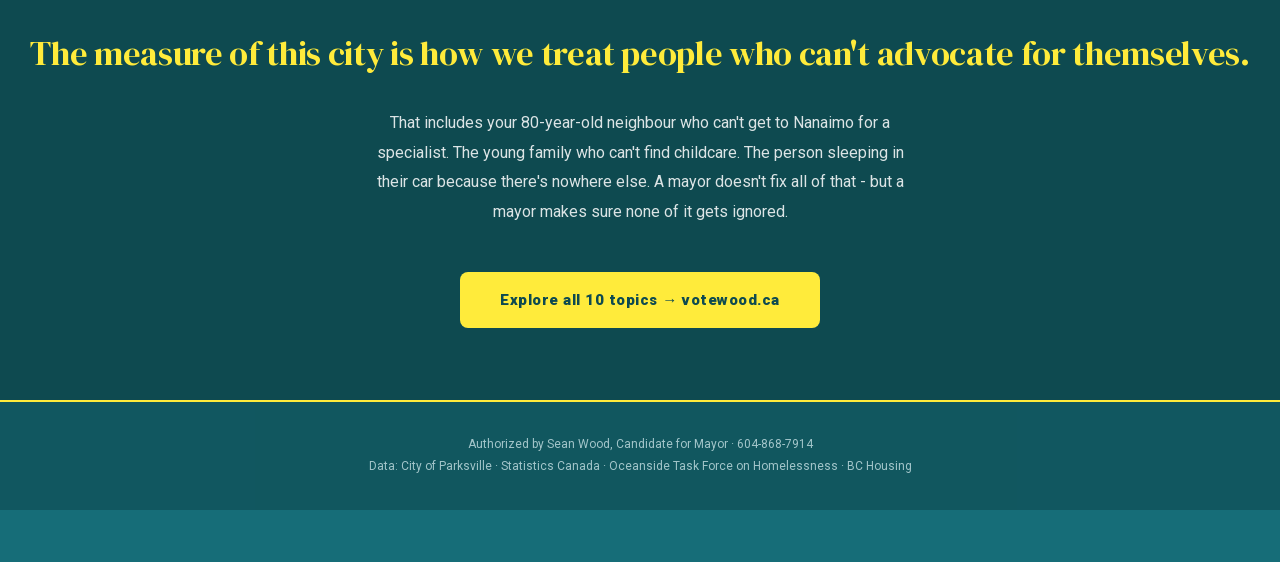
==== commit 320bd57d: "Split hero: photo left, text right on desktop Desktop: photo takes left 50%, hero text takes right 5" ====
--- a/community/index.html
+++ b/community/index.html
@@ -5,7 +5,7 @@
 <meta name="viewport" content="width=device-width, initial-scale=1.0">
 <title>Community Wellbeing | Parksville. Prepared.</title>
 <meta name="description" content="Demographics, homelessness, supportive housing, substance use, childcare, and accessibility — the people behind the statistics in Parksville.">
-    <link rel="stylesheet" href="/style.css?v=6">
+    <link rel="stylesheet" href="/style.css?v=7">
 </head>
 <body>
 
@@ -14,13 +14,14 @@
   <span class="header-right">PARKSVILLE. PREPARED.</span>
 </header>
 
-<img class="hero-photo" src="/photos/family-estuary.jpg" alt="Family at the Englishman River estuary" loading="eager">
-
-<div class="hero">
-  <div class="hero-eyebrow">Community Wellbeing</div>
-  <h1>Who we are - and who we're leaving behind.</h1>
-  <p class="hero-sub">Nearly half of Parksville is over 65. We have the third-highest per capita homelessness rate on Vancouver Island. We're short on childcare and healthcare. These aren't somebody else's problems.</p>
-  <div class="hero-badge">&#129309; Demographics &middot; Housing &middot; Services &middot; Access</div>
+<div class="hero-split">
+  <img class="hero-photo" src="/photos/family-estuary.jpg" alt="Family at the Englishman River estuary" loading="eager">
+  <div class="hero">
+    <div class="hero-eyebrow">Community Wellbeing</div>
+    <h1>Who we are - and who we're leaving behind.</h1>
+    <p class="hero-sub">Nearly half of Parksville is over 65. We have the third-highest per capita homelessness rate on Vancouver Island. We're short on childcare and healthcare. These aren't somebody else's problems.</p>
+    <div class="hero-badge">&#129309; Demographics &middot; Housing &middot; Services &middot; Access</div>
+  </div>
 </div>
 
 <!-- Content Cards -->
--- a/style.css
+++ b/style.css
@@ -102,23 +102,31 @@
 .header-contact { font-size: 12px; opacity: 0.7; }
 .header-contact a { color: var(--yellow); text-decoration: none; }
 
-/* Hero photo — full-width image, no overlay */
+/* Split hero — photo left, text right on desktop; stacked on mobile */
+.hero-split {
+  display: flex; min-height: 420px;
+}
 .hero-photo {
-  width: 100%; height: 320px; object-fit: cover;
-  display: block;
-}
-@media (max-width: 640px) {
-  .hero-photo { height: 220px; }
-}
-
-/* Hero text — clean background below photo */
+  width: 50%; object-fit: cover; display: block;
+}
 .hero {
   text-align: center;
-  padding: 56px 24px 48px;
+  padding: 56px 32px 48px;
   background: linear-gradient(180deg, var(--teal-deep) 0%, var(--teal-dark) 100%);
-}
-/* Homepage has no photo above, so more top padding */
-.hero-no-photo { padding-top: 72px; padding-bottom: 56px; }
+  display: flex; flex-direction: column; justify-content: center; align-items: center;
+}
+/* When inside split, hero takes remaining 50% */
+.hero-split .hero { width: 50%; text-align: left; align-items: flex-start; }
+/* Homepage has no photo — full-width hero */
+.hero-no-photo {
+  padding-top: 72px; padding-bottom: 56px;
+  text-align: center; align-items: center;
+}
+@media (max-width: 768px) {
+  .hero-split { flex-direction: column; min-height: auto; }
+  .hero-photo { width: 100%; height: 280px; }
+  .hero-split .hero { width: 100%; text-align: center; align-items: center; }
+}
 
 .hero-eyebrow {
   font-family: var(--sans);
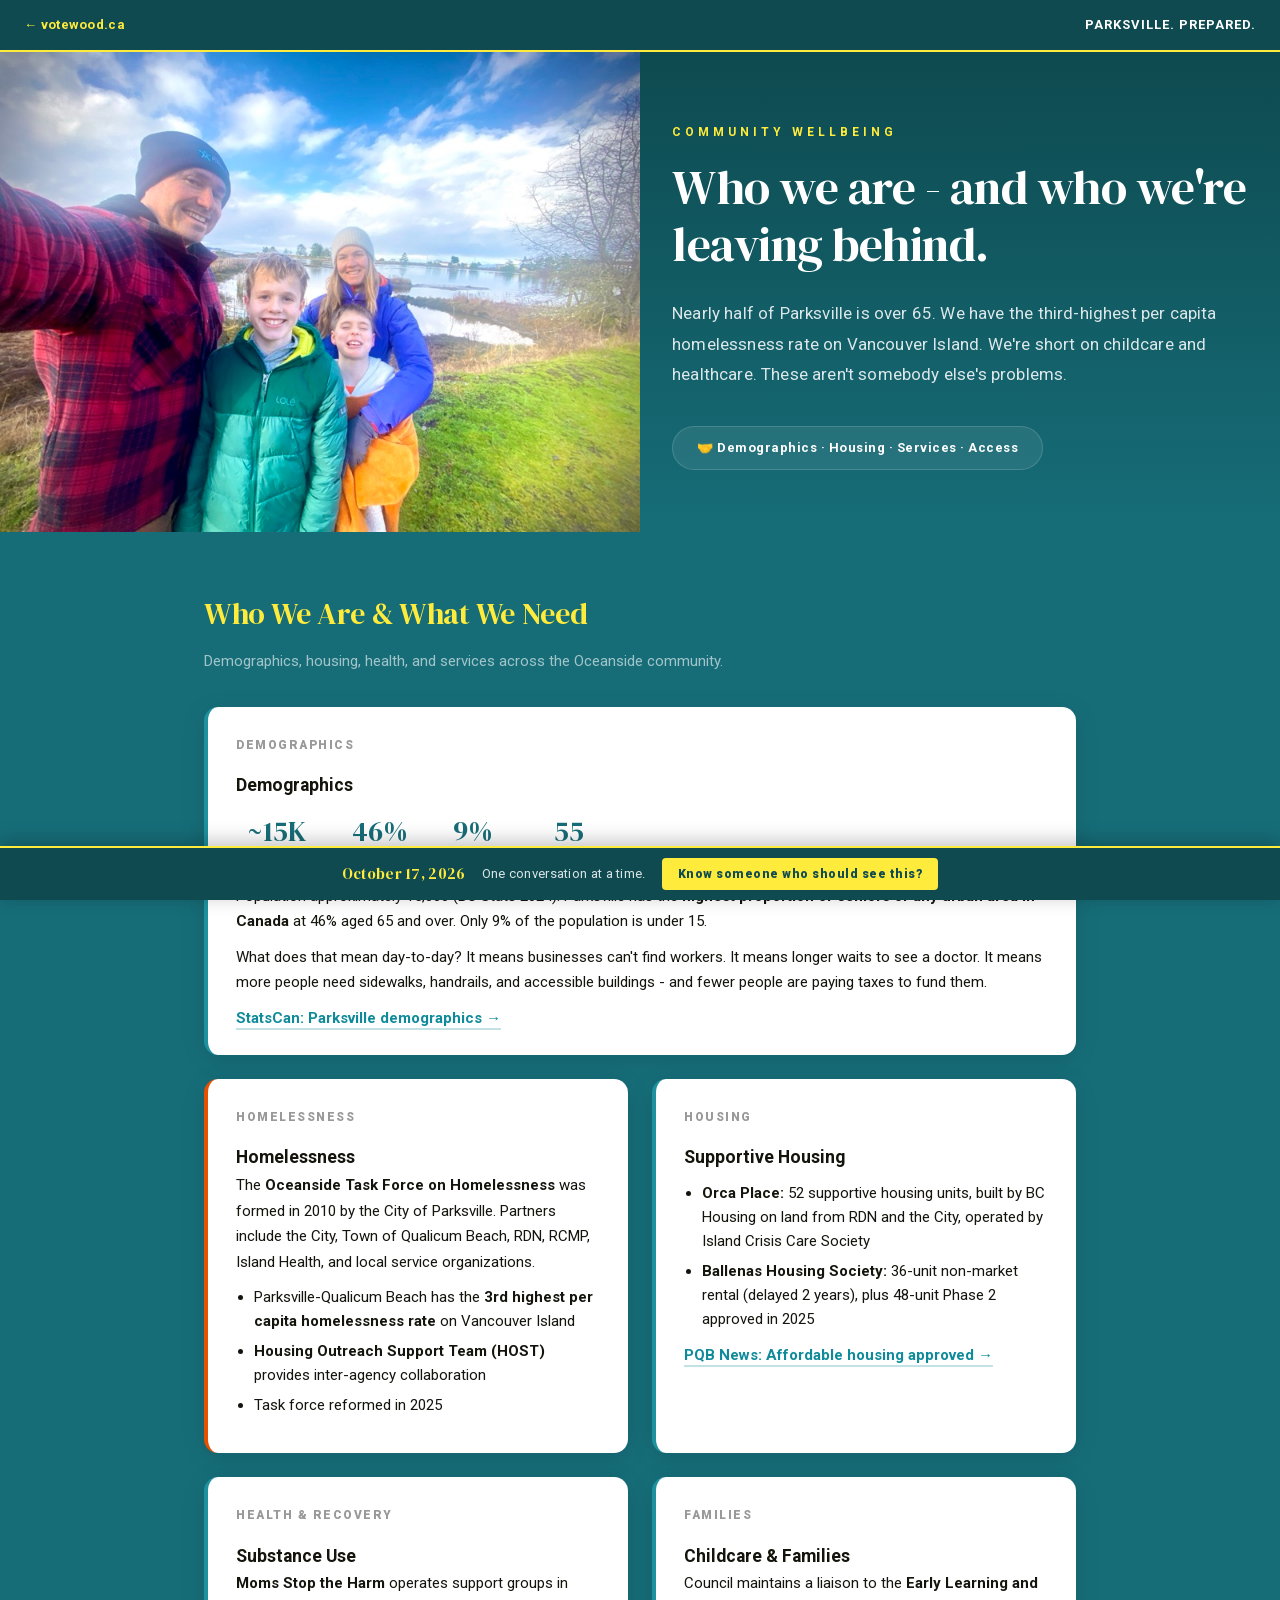
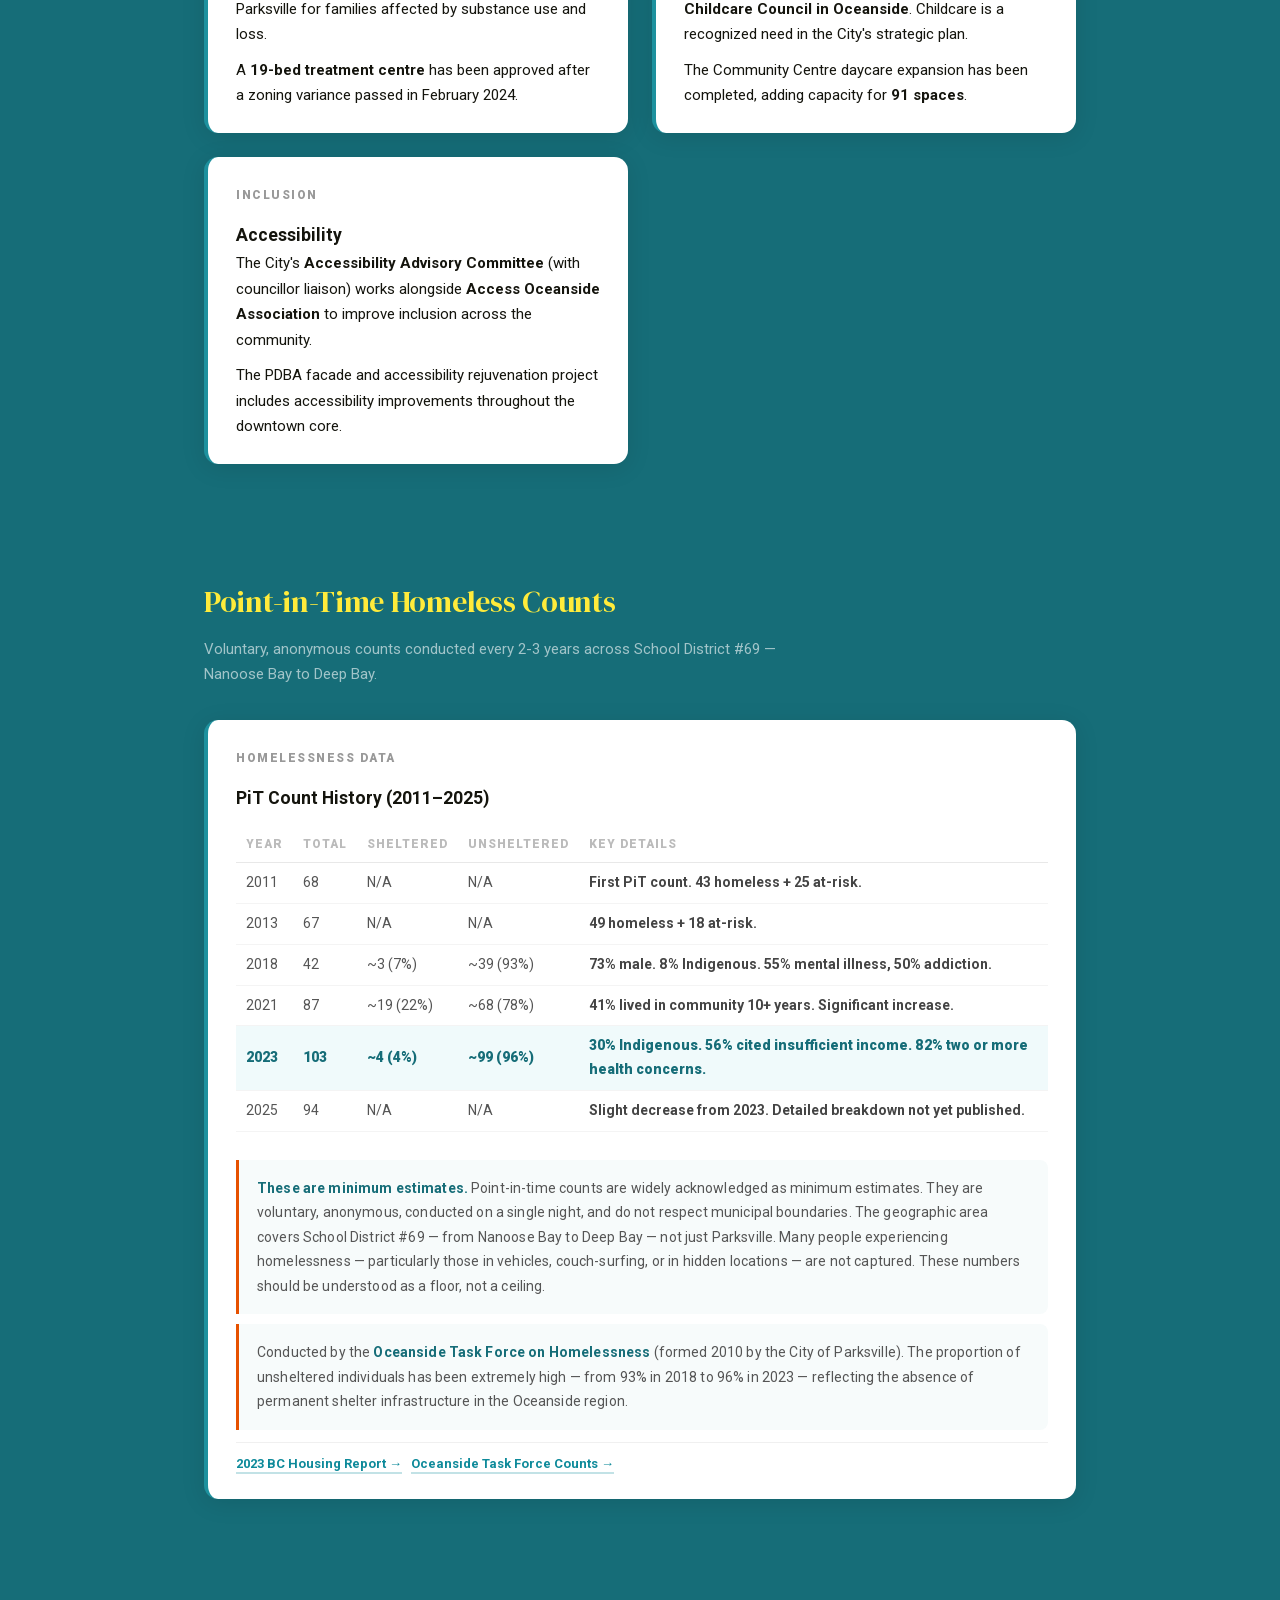
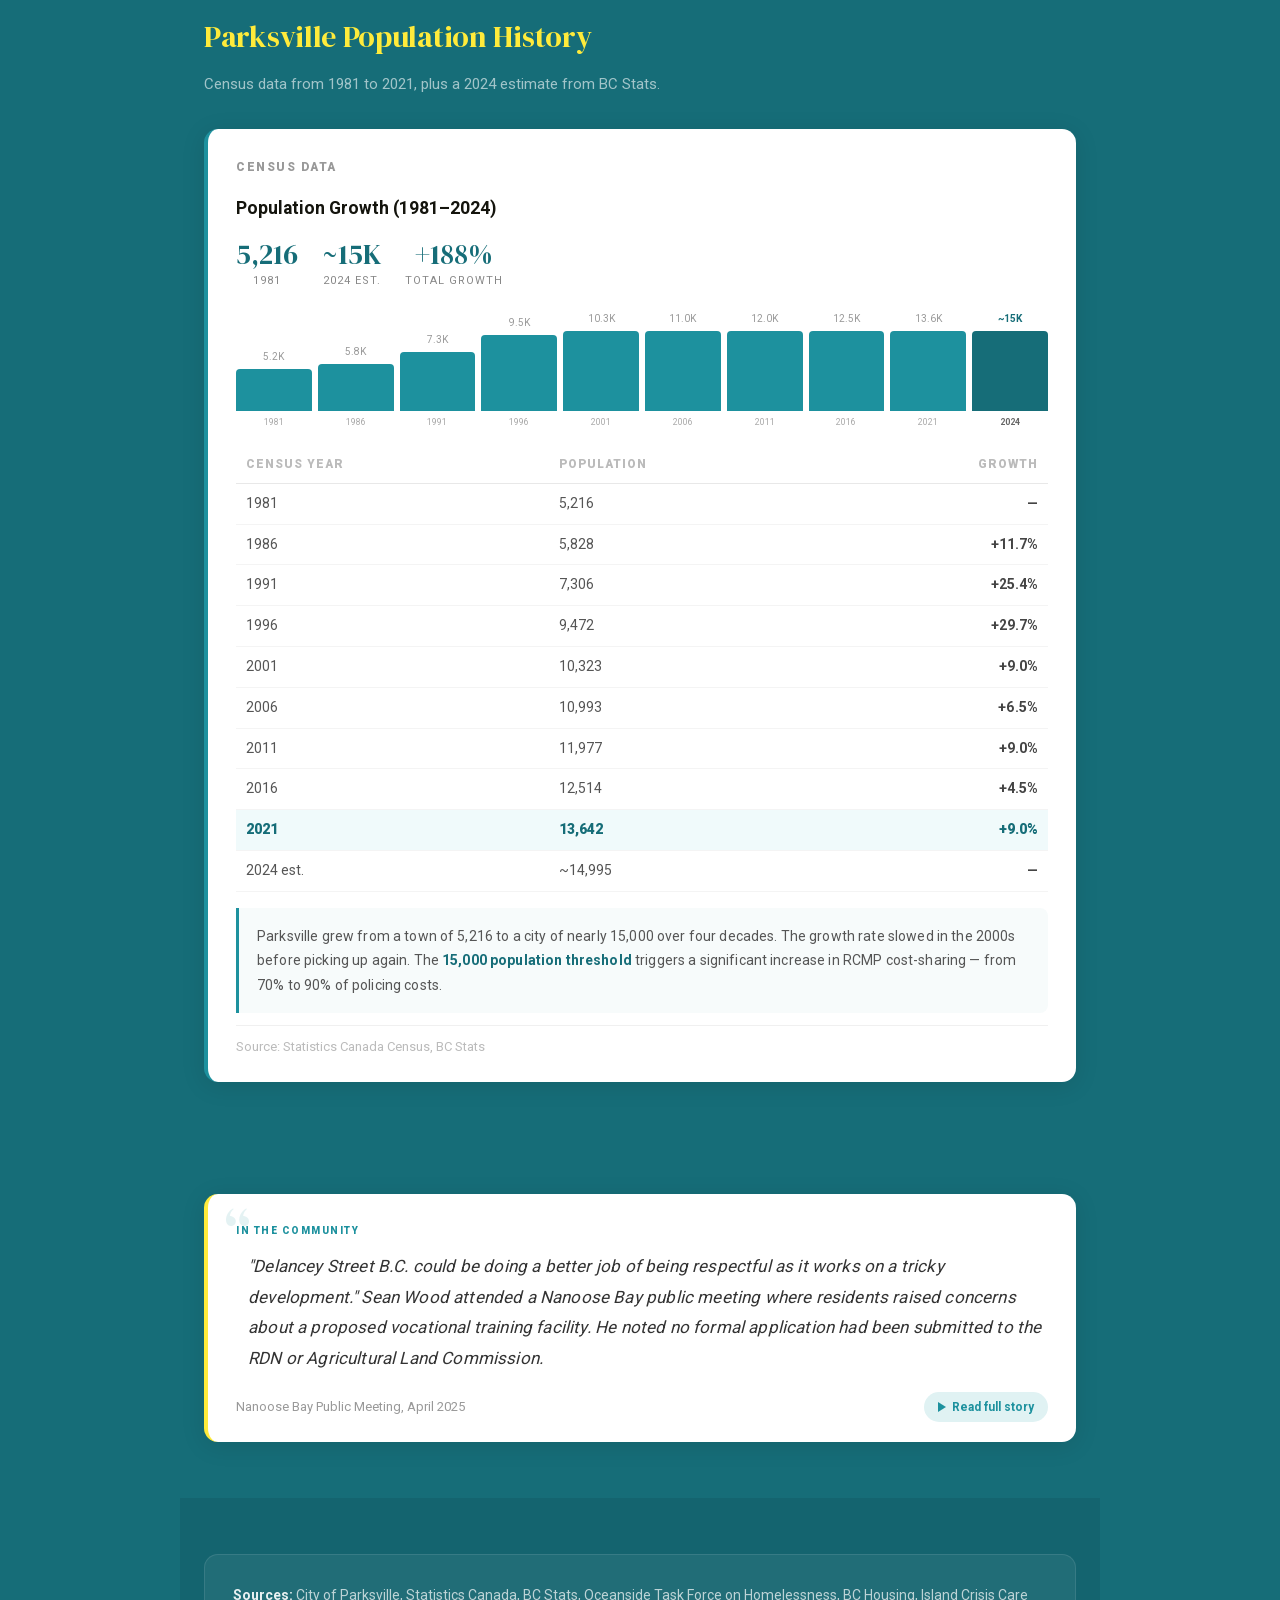
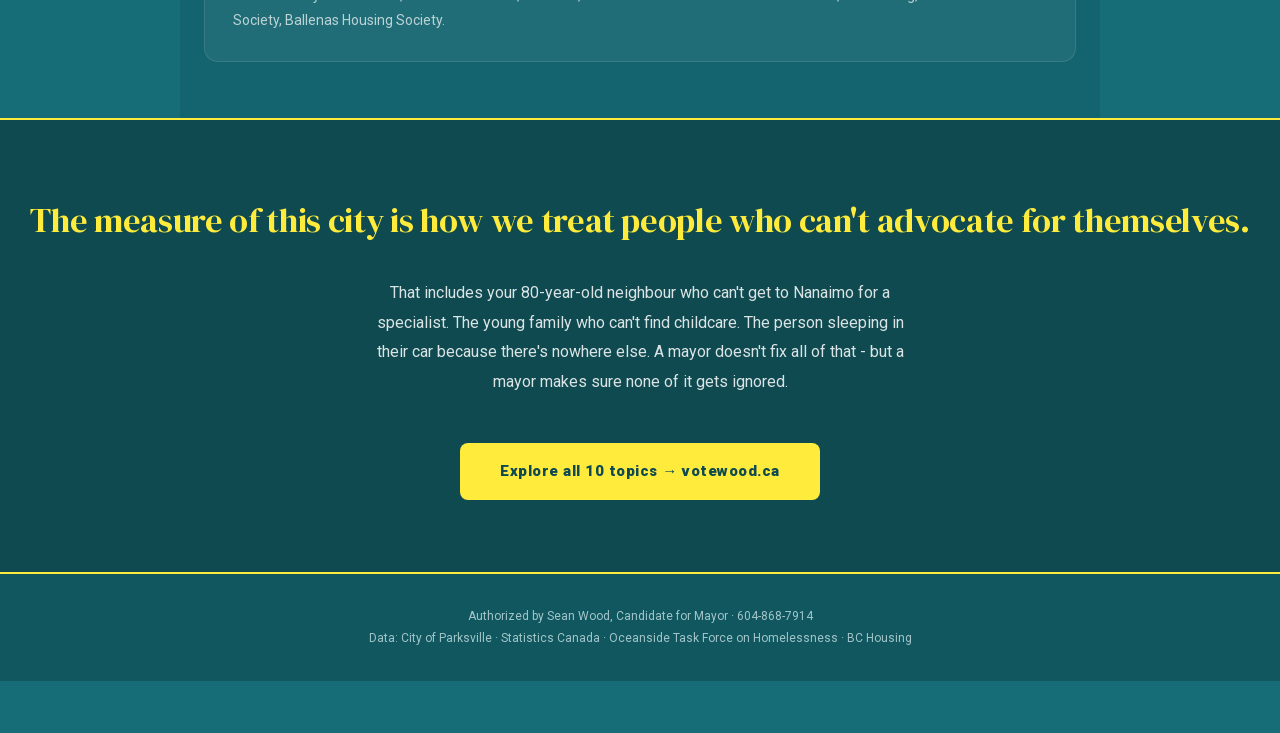
==== commit 5b9a8d33: "Increase font sizes for 65+ demographic Body text: 15px → 17px (desktop), 14px → 16px (mobile) Card " ====
--- a/community/index.html
+++ b/community/index.html
@@ -5,7 +5,7 @@
 <meta name="viewport" content="width=device-width, initial-scale=1.0">
 <title>Community Wellbeing | Parksville. Prepared.</title>
 <meta name="description" content="Demographics, homelessness, supportive housing, substance use, childcare, and accessibility — the people behind the statistics in Parksville.">
-    <link rel="stylesheet" href="/style.css?v=7">
+    <link rel="stylesheet" href="/style.css?v=8">
 </head>
 <body>
 
--- a/style.css
+++ b/style.css
@@ -39,7 +39,8 @@
   font-family: var(--sans);
   background: var(--teal-dark);
   color: var(--white);
-  line-height: 1.6;
+  font-size: 17px;
+  line-height: 1.7;
   -webkit-font-smoothing: antialiased;
   text-rendering: optimizeLegibility;
 }
@@ -200,7 +201,7 @@
 
 /* Card label */
 .card-label {
-  font-size: 11px; font-weight: 900; text-transform: uppercase;
+  font-size: 12px; font-weight: 900; text-transform: uppercase;
   letter-spacing: 1.5px; color: #999; margin-bottom: 16px;
 }
 
@@ -224,7 +225,7 @@
 .rank-red   { background: #ffebee; color: var(--red); }
 
 .card-hero-context {
-  font-size: 13px; color: #888; font-style: italic; margin-bottom: 20px;
+  font-size: 14px; color: #888; font-style: italic; margin-bottom: 20px;
 }
 
 /* Card title */
@@ -235,12 +236,12 @@
 
 /* Card detail text */
 .card-detail {
-  font-size: 14px; color: #555; margin-bottom: 6px; line-height: 1.7;
+  font-size: 15px; color: #555; margin-bottom: 6px; line-height: 1.7;
 }
 
 /* Card meta / source */
 .card-meta {
-  font-size: 12px; color: #999; margin-top: 14px;
+  font-size: 13px; color: #999; margin-top: 14px;
   padding-top: 12px; border-top: 1px solid #eee;
 }
 
@@ -272,16 +273,16 @@
 
 /* Data tables */
 .data-table {
-  width: 100%; border-collapse: collapse; font-size: 13px; margin: 12px 0;
+  width: 100%; border-collapse: collapse; font-size: 14px; margin: 12px 0;
 }
 .data-table th {
-  text-align: left; font-size: 10px; font-weight: 900;
+  text-align: left; font-size: 12px; font-weight: 900;
   text-transform: uppercase; letter-spacing: 1px; color: #bbb;
-  padding: 6px 8px; border-bottom: 1px solid #e8e8e8;
+  padding: 8px 10px; border-bottom: 1px solid #e8e8e8;
 }
 .data-table th:last-child { text-align: right; }
 .data-table td {
-  padding: 7px 8px; border-bottom: 1px solid #f4f4f4; color: #666;
+  padding: 8px 10px; border-bottom: 1px solid #f4f4f4; color: #555;
 }
 .data-table td:last-child {
   text-align: right; font-variant-numeric: tabular-nums; font-weight: 700;
@@ -293,12 +294,12 @@
 
 /* Ranked table */
 .rank-table {
-  width: 100%; border-collapse: collapse; font-size: 13px;
+  width: 100%; border-collapse: collapse; font-size: 14px;
 }
 .rank-table th {
-  text-align: left; font-size: 10px; font-weight: 900;
+  text-align: left; font-size: 12px; font-weight: 900;
   text-transform: uppercase; letter-spacing: 1px; color: #bbb;
-  padding: 6px 8px; border-bottom: 1px solid #e8e8e8;
+  padding: 8px 10px; border-bottom: 1px solid #e8e8e8;
 }
 .rank-table th:last-child { text-align: right; }
 .rank-table td {
@@ -340,7 +341,7 @@
   box-shadow: var(--shadow); border-left: 4px solid var(--teal);
 }
 .chart-card-label {
-  font-size: 11px; font-weight: 900; text-transform: uppercase;
+  font-size: 12px; font-weight: 900; text-transform: uppercase;
   letter-spacing: 1.5px; color: #999; margin-bottom: 4px;
 }
 .chart-card-hero {
@@ -358,14 +359,14 @@
 .chart-svg { width: 100%; height: 180px; display: block; }
 .chart-legend {
   display: flex; flex-wrap: wrap; gap: 16px;
-  margin-top: 12px; font-size: 11px; color: #888;
+  margin-top: 12px; font-size: 13px; color: #888;
 }
 .chart-legend-item { display: flex; align-items: center; gap: 6px; }
 .chart-legend-swatch {
   width: 12px; height: 12px; border-radius: 3px; flex-shrink: 0;
 }
 .chart-source {
-  font-size: 11px; color: #bbb; margin-top: 12px;
+  font-size: 13px; color: #bbb; margin-top: 12px;
   padding-top: 10px; border-top: 1px solid #f0f0f0;
 }
 
@@ -373,13 +374,13 @@
 .chart-notes {
   margin-top: 16px; padding: 16px 18px;
   background: #f7fbfb; border-left: 3px solid var(--teal);
-  border-radius: 0 8px 8px 0; font-size: 12.5px; color: #555;
+  border-radius: 0 8px 8px 0; font-size: 14px; color: #555;
   line-height: 1.75; letter-spacing: 0.01em;
 }
 .chart-notes strong { color: var(--teal-dark); }
 .chart-notes-links {
   margin-top: 10px; padding-top: 8px; border-top: 1px solid #e8eeee;
-  font-size: 11px;
+  font-size: 13px;
 }
 .chart-notes-links a {
   color: var(--teal); text-decoration: none; margin-right: 12px;
@@ -424,7 +425,7 @@
 .source-card {
   background: rgba(255,255,255,0.06); border: 1px solid rgba(255,255,255,0.1);
   border-radius: var(--radius); padding: 28px; color: rgba(255,255,255,0.7);
-  font-size: 13px; line-height: 1.8;
+  font-size: 14px; line-height: 1.8;
 }
 .source-card strong { color: rgba(255,255,255,0.9); }
 
@@ -474,7 +475,7 @@
   margin-bottom: 8px; line-height: 1;
 }
 .topic-desc {
-  font-size: 14px; color: #555; line-height: 1.7; margin-bottom: 18px;
+  font-size: 15px; color: #555; line-height: 1.7; margin-bottom: 18px;
 }
 .topic-arrow {
   font-size: 13px; font-weight: 900; color: var(--teal);
@@ -529,7 +530,7 @@
   line-height: 1;
 }
 .quote-text {
-  font-size: 16px; color: #333; line-height: 1.8;
+  font-size: 17px; color: #333; line-height: 1.8;
   font-style: italic; padding-left: 12px; margin-bottom: 18px;
   letter-spacing: 0.01em;
 }
@@ -538,7 +539,7 @@
   flex-wrap: wrap; gap: 8px;
 }
 .quote-attribution {
-  font-size: 11px; color: #999; font-style: normal;
+  font-size: 13px; color: #999; font-style: normal;
 }
 .quote-watch {
   display: inline-flex; align-items: center; gap: 6px;
@@ -667,39 +668,39 @@
 @media (max-width: 640px) {
   .header { flex-direction: column; gap: 4px; text-align: center; }
   .hero { padding: 48px 20px 40px; }
-  .hero h1 { font-size: 26px; line-height: 1.25; }
-  .hero-sub { font-size: 15px; }
+  .hero h1 { font-size: 28px; line-height: 1.25; }
+  .hero-sub { font-size: 16px; }
   .section { padding: 40px 16px; }
   .section-title { font-size: 24px; }
-  .card { padding: 20px; font-size: 14px; }
-  .card-title { font-size: 19px; }
+  .card { padding: 20px; font-size: 16px; }
+  .card-title { font-size: 20px; }
   .card-hero-value { font-size: 40px; }
-  .card-hero-rank { min-width: 44px; height: 44px; font-size: 12px; }
+  .card-hero-rank { min-width: 44px; height: 44px; font-size: 13px; }
   .card-grid { grid-template-columns: 1fr; }
-  .rank-table { font-size: 12px; }
-  .rank-table td, .rank-table th { padding: 5px 6px; }
+  .rank-table { font-size: 13px; }
+  .rank-table td, .rank-table th { padding: 7px 8px; }
   .chart-card { padding: 20px 16px; }
-  .chart-card-label { font-size: 10px; letter-spacing: 1px; }
-  .chart-card-trend { font-size: 11px; }
+  .chart-card-label { font-size: 11px; letter-spacing: 1px; }
+  .chart-card-trend { font-size: 13px; }
   .chart-svg { height: 160px; }
-  .chart-notes { font-size: 12px; padding: 12px 14px; }
-  .chart-notes-links { font-size: 10.5px; }
-  .chart-legend { font-size: 10px; gap: 10px; }
-  .chart-source { font-size: 10px; }
+  .chart-notes { font-size: 14px; padding: 14px 16px; }
+  .chart-notes-links { font-size: 12px; }
+  .chart-legend { font-size: 12px; gap: 10px; }
+  .chart-source { font-size: 12px; }
   .topics { padding: 48px 16px; }
   .topic-grid { grid-template-columns: 1fr; }
   .topic-stat { font-size: 28px; }
-  .topic-desc { font-size: 13px; }
+  .topic-desc { font-size: 15px; }
   .stat-row { gap: 16px; }
-  .stat-value { font-size: 22px; }
+  .stat-value { font-size: 24px; }
   .narrative { padding: 56px 20px; }
-  .narrative p { font-size: 15px; }
+  .narrative p { font-size: 16px; }
   .about { padding: 48px 16px; }
-  .quote-text { font-size: 14px; padding-left: 8px; }
+  .quote-text { font-size: 16px; padding-left: 8px; }
   .quote-card { padding: 22px 20px 18px; }
-  .vote-bar { flex-direction: column; gap: 6px; padding: 8px 16px; font-size: 12px; }
-  .vote-bar-date { font-size: 13px; }
+  .vote-bar { flex-direction: column; gap: 6px; padding: 8px 16px; font-size: 13px; }
+  .vote-bar-date { font-size: 14px; }
   body { padding-bottom: 72px; }
   .election-cta { padding: 56px 20px; }
-  .election-body { font-size: 15px; }
-}
+  .election-body { font-size: 16px; }
+}
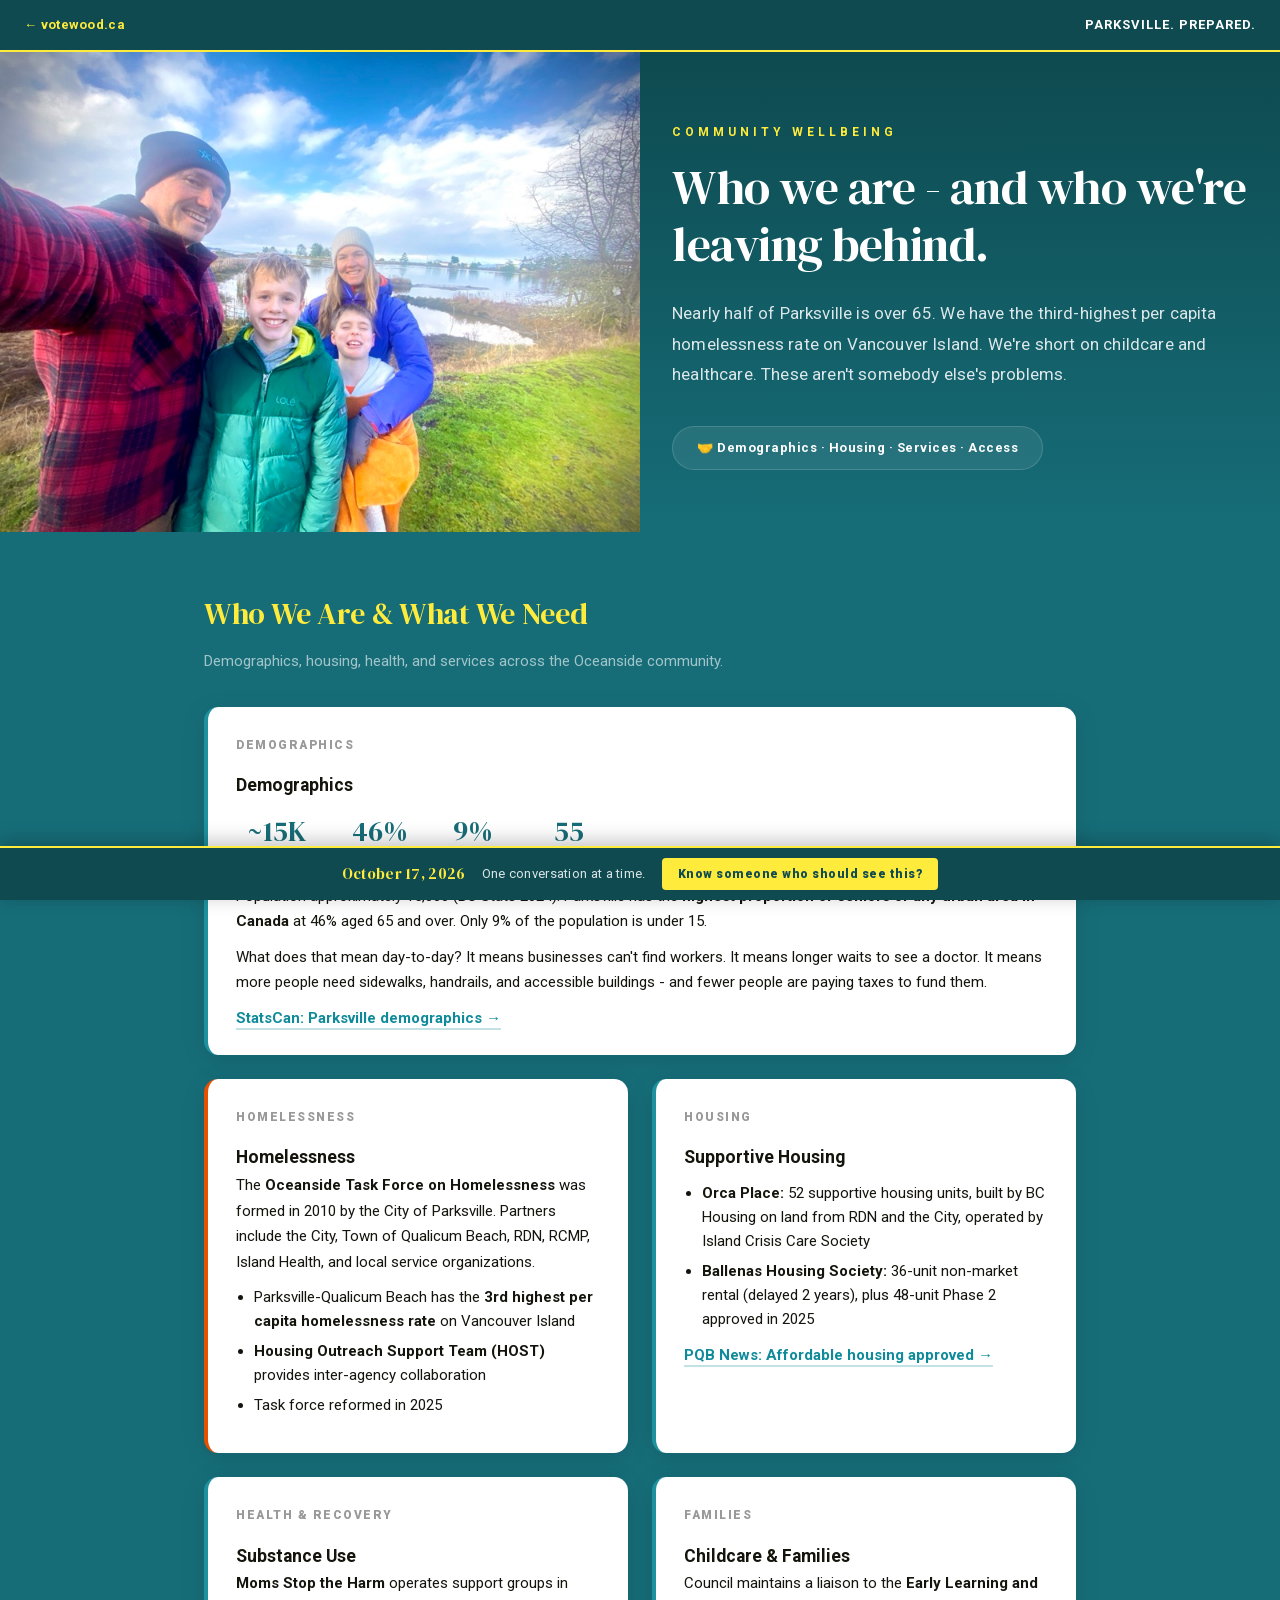
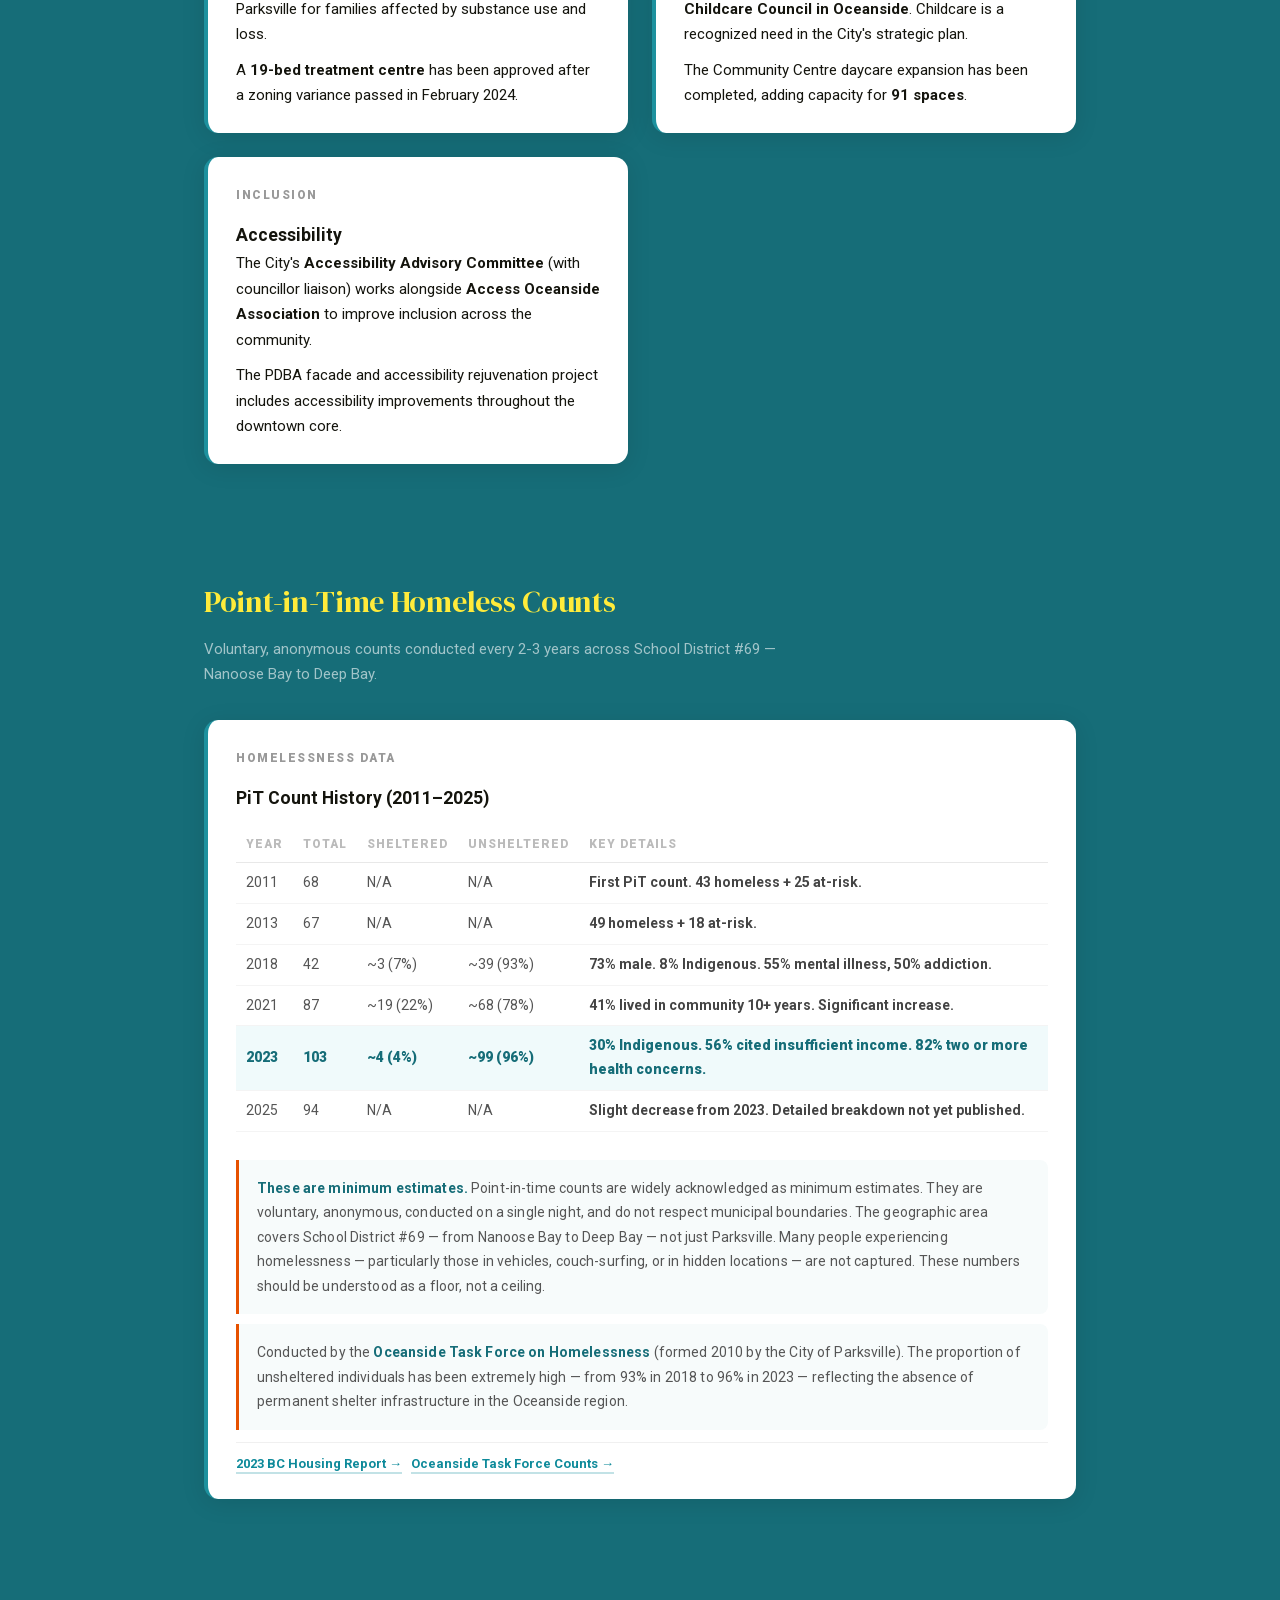
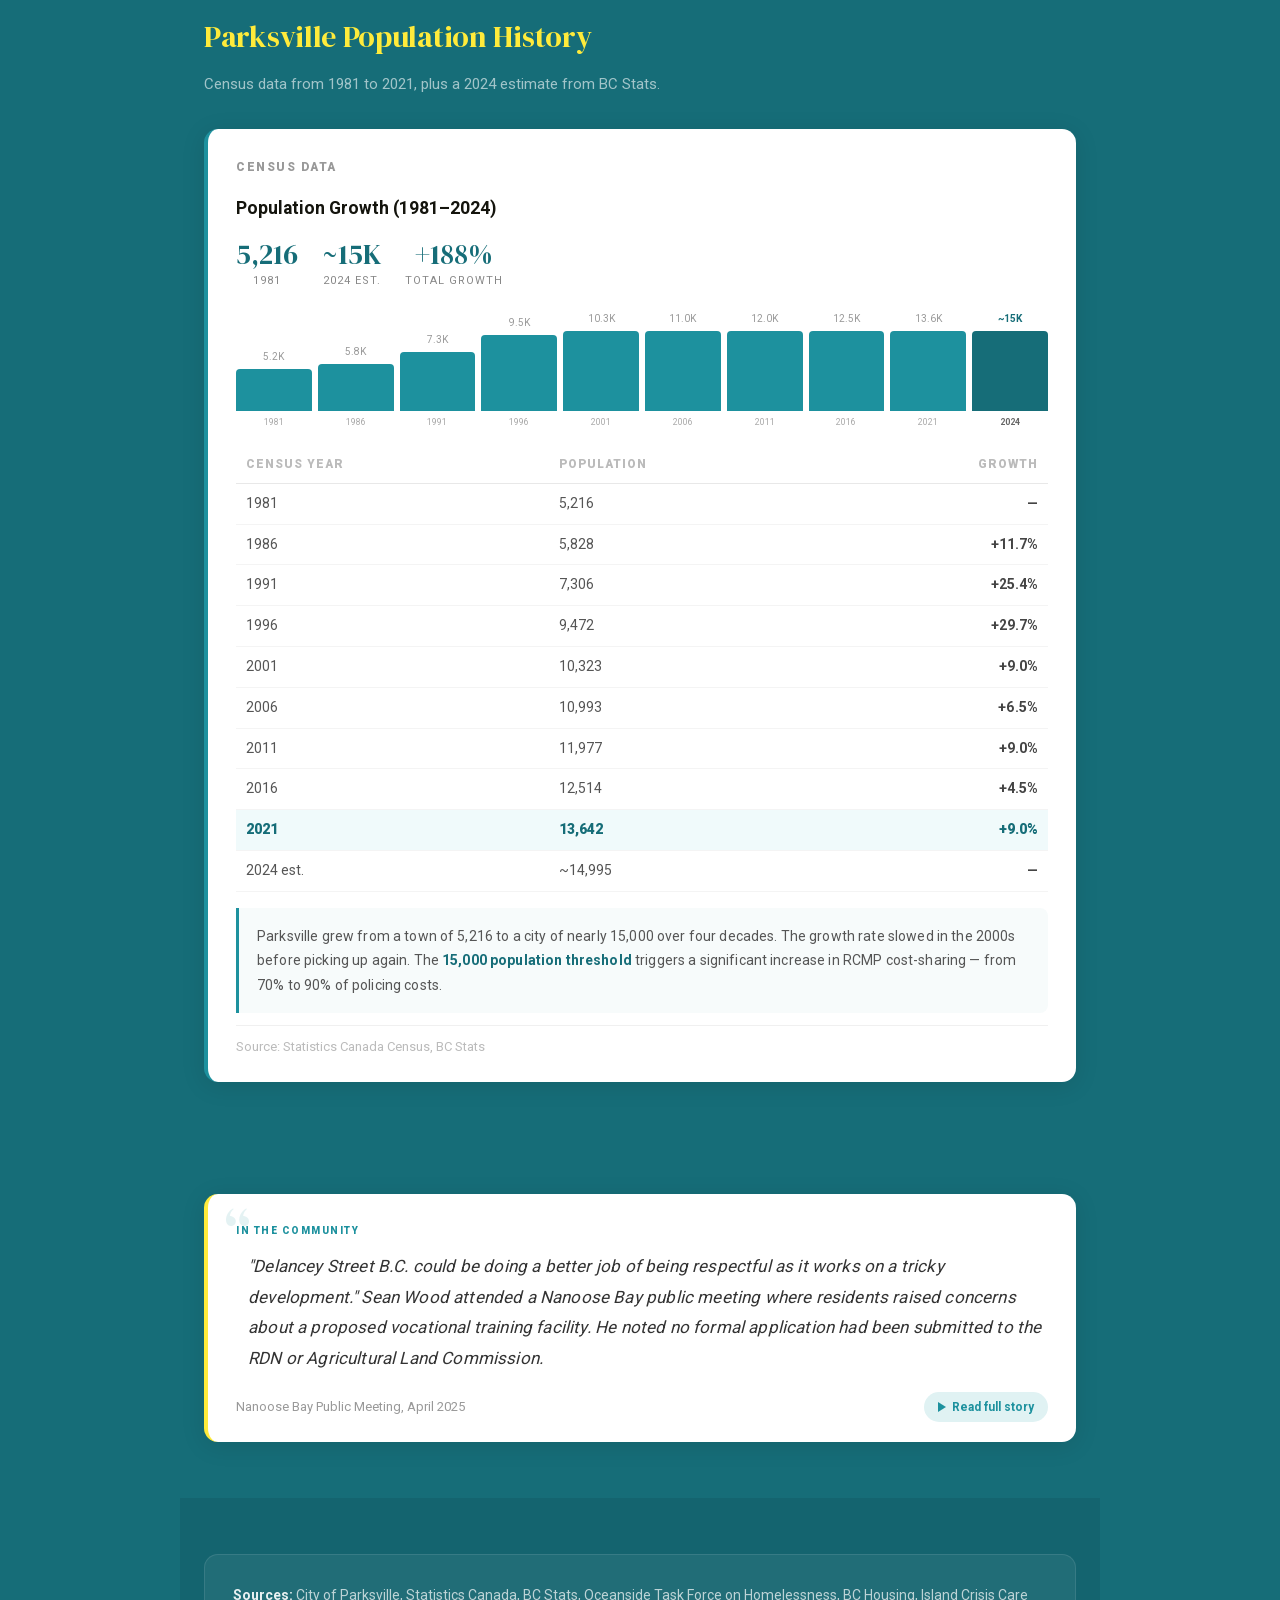
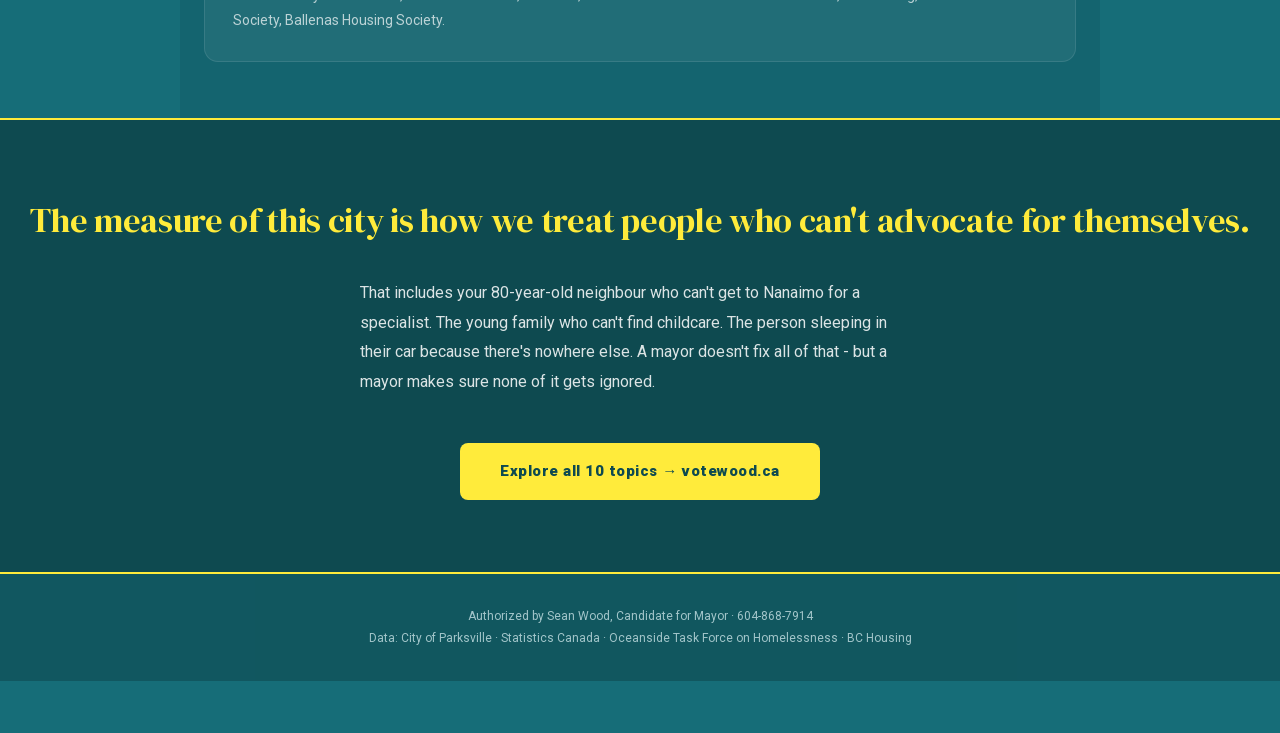
==== commit be298c74: "Left-align body text for readability Center alignment forces the eye to find a new start on every li" ====
--- a/community/index.html
+++ b/community/index.html
@@ -5,7 +5,7 @@
 <meta name="viewport" content="width=device-width, initial-scale=1.0">
 <title>Community Wellbeing | Parksville. Prepared.</title>
 <meta name="description" content="Demographics, homelessness, supportive housing, substance use, childcare, and accessibility — the people behind the statistics in Parksville.">
-    <link rel="stylesheet" href="/style.css?v=8">
+    <link rel="stylesheet" href="/style.css?v=9">
 </head>
 <body>
 
--- a/style.css
+++ b/style.css
@@ -126,7 +126,7 @@
 @media (max-width: 768px) {
   .hero-split { flex-direction: column; min-height: auto; }
   .hero-photo { width: 100%; height: 280px; }
-  .hero-split .hero { width: 100%; text-align: center; align-items: center; }
+  .hero-split .hero { width: 100%; text-align: left; align-items: flex-start; }
 }
 
 .hero-eyebrow {
@@ -144,6 +144,7 @@
   max-width: 580px; margin: 0 auto 36px; font-size: 17px;
   opacity: 0.85; line-height: 1.8;
   letter-spacing: 0.01em;
+  text-align: left;
 }
 .hero-badge {
   display: inline-flex; align-items: center; gap: 10px;
@@ -411,6 +412,7 @@
 .narrative p {
   max-width: 560px; margin: 0 auto 18px;
   font-size: 16px; opacity: 0.85; line-height: 1.85;
+  text-align: left;
 }
 .cta-btn {
   display: inline-block; margin-top: 28px; padding: 16px 40px;
@@ -599,6 +601,7 @@
 .election-body {
   max-width: 520px; margin: 0 auto 12px; font-size: 16px;
   opacity: 0.85; line-height: 1.8;
+  text-align: left;
 }
 .election-emphasis {
   font-size: 17px; font-weight: 700; opacity: 1; margin-top: 20px;
@@ -649,7 +652,7 @@
 }
 
 /* About section (homepage) */
-.about { padding: 64px 24px; max-width: 720px; margin: 0 auto; text-align: center; }
+.about { padding: 64px 24px; max-width: 720px; margin: 0 auto; text-align: left; }
 .about h2 {
   font-family: var(--serif); font-size: 28px; color: var(--yellow);
   font-weight: 400; margin-bottom: 20px;
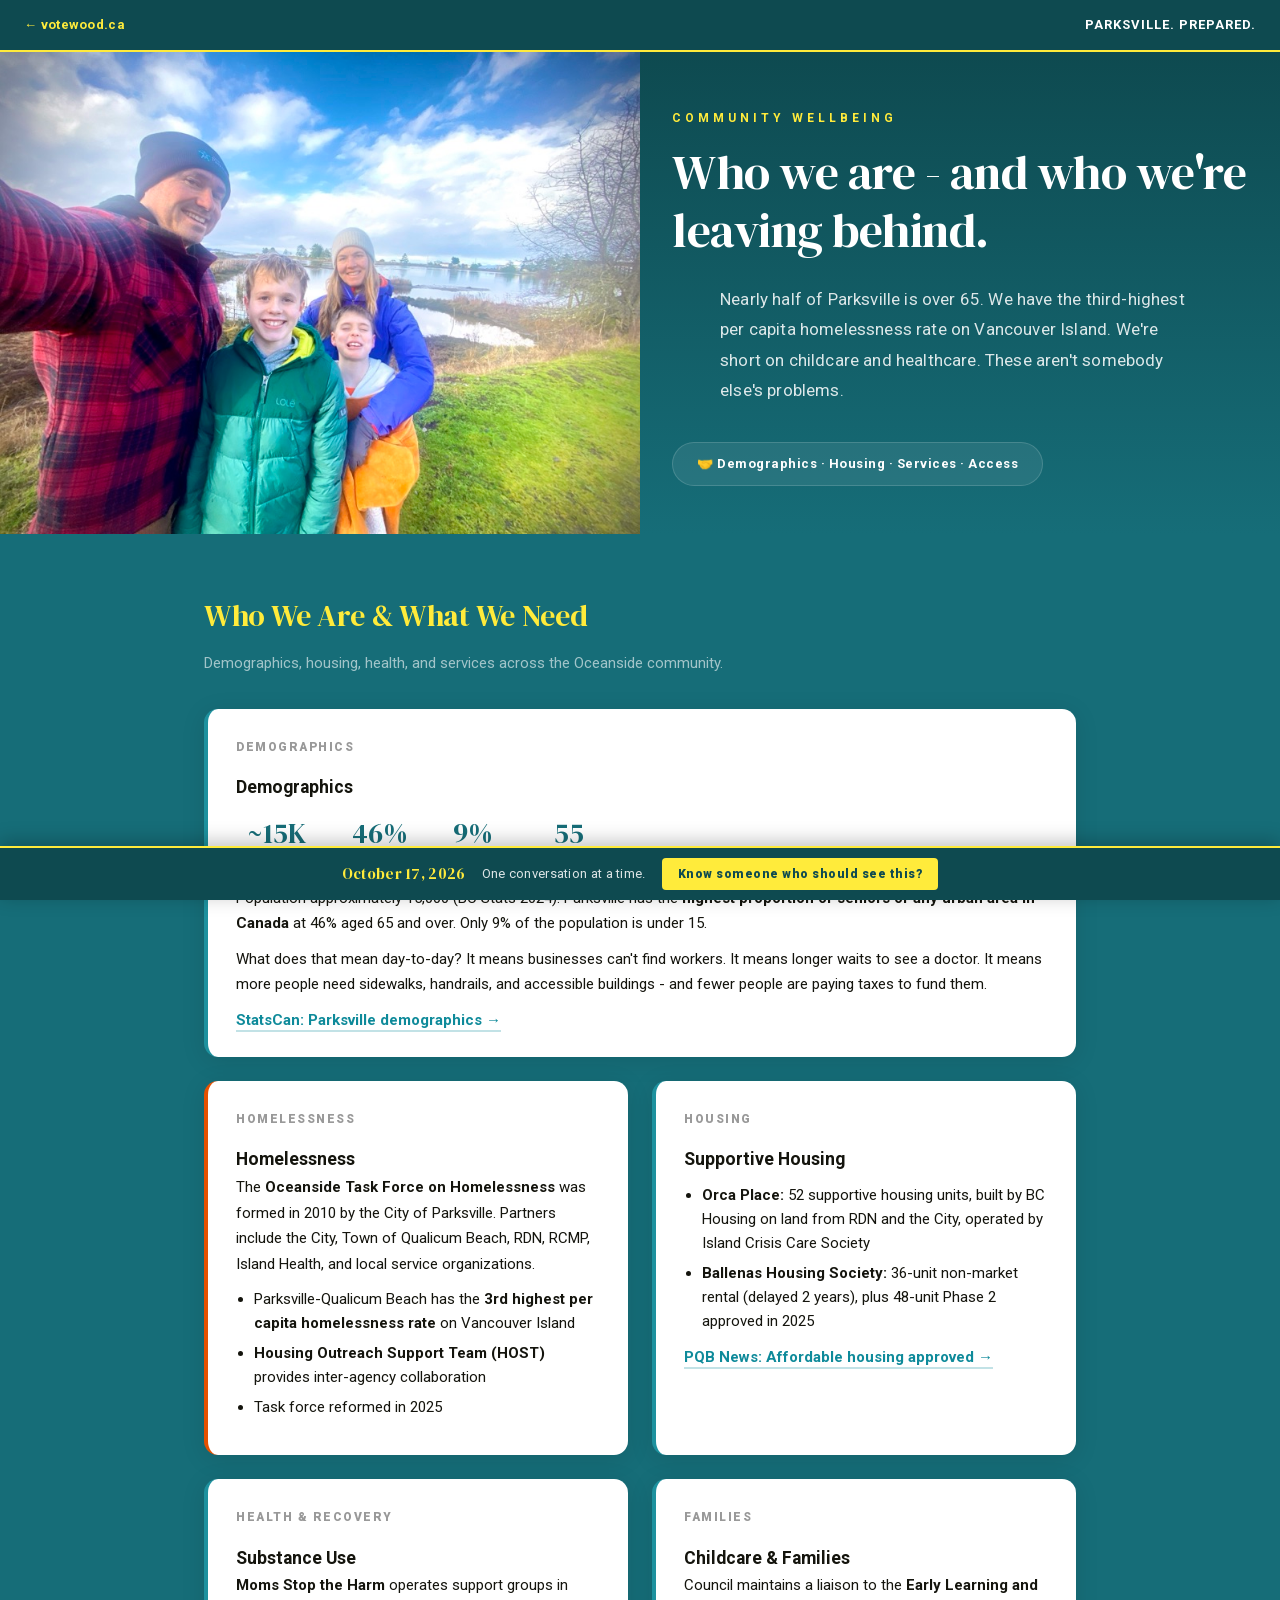
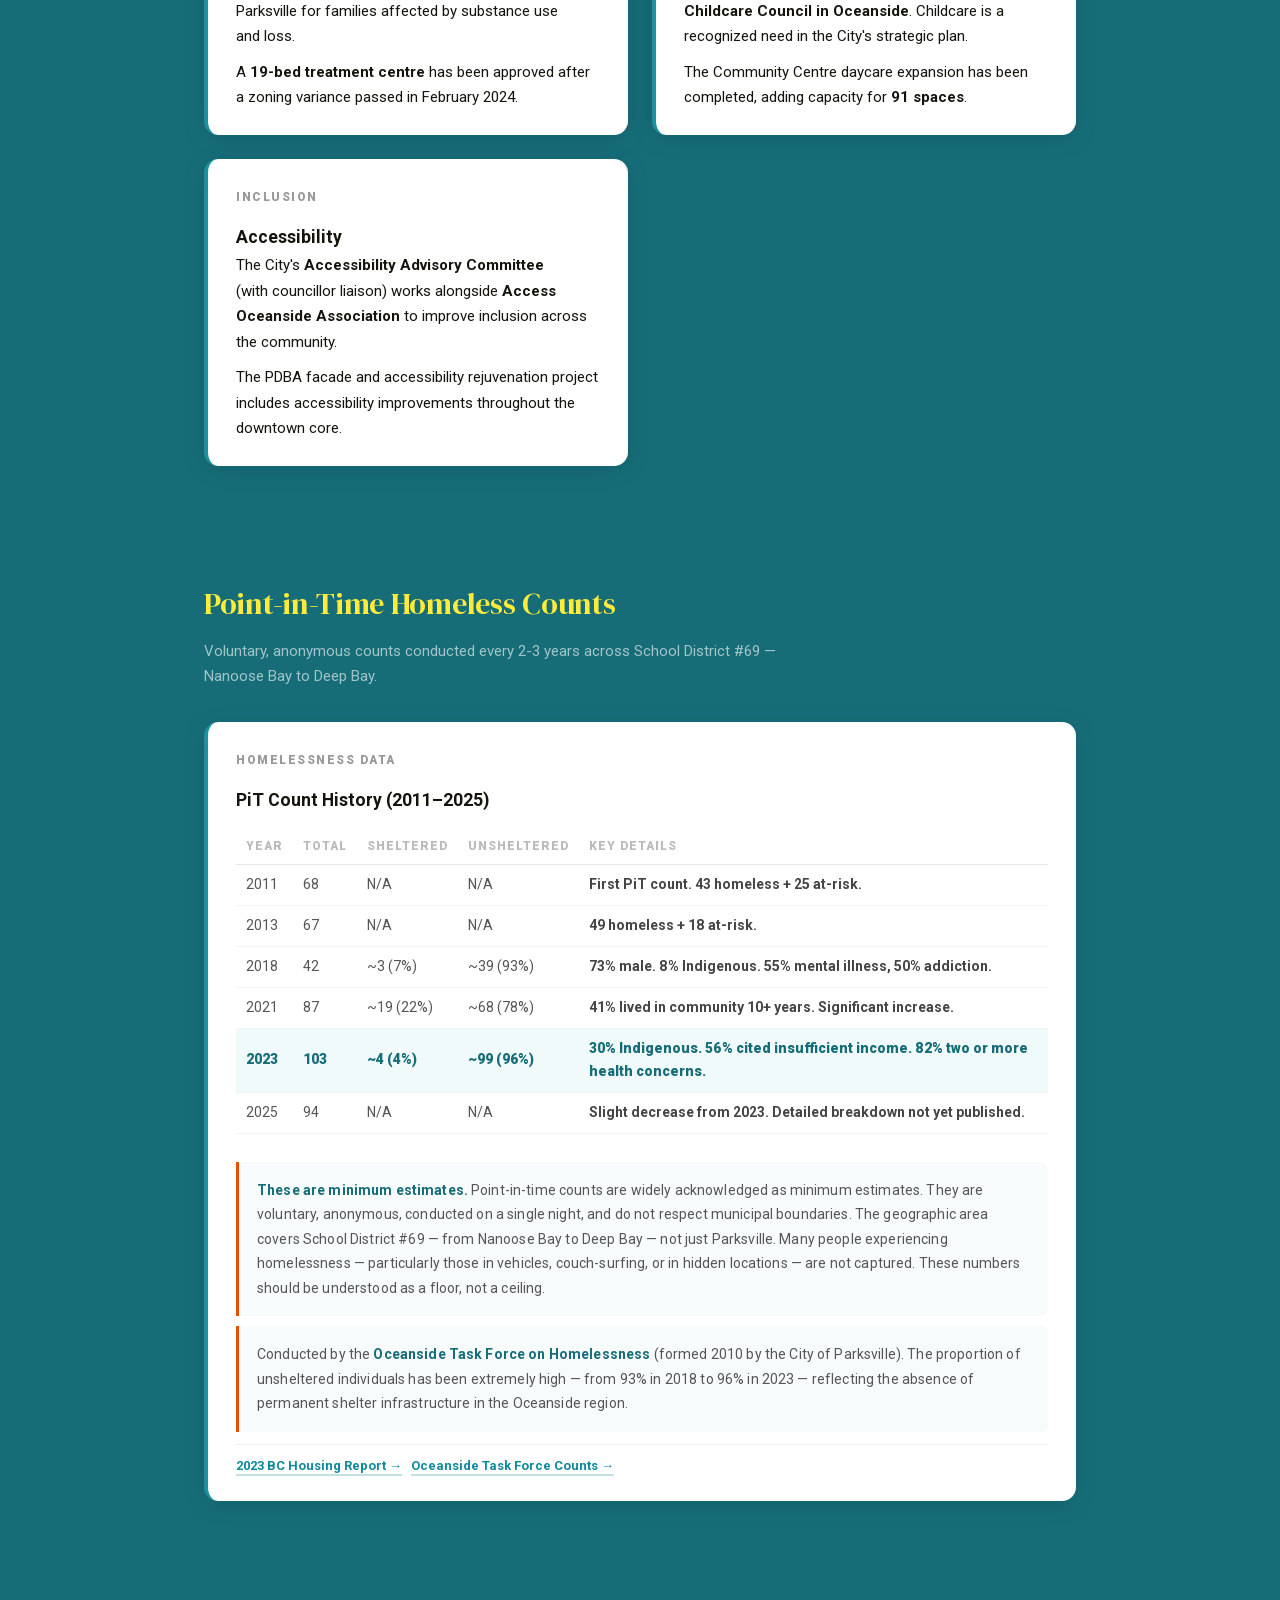
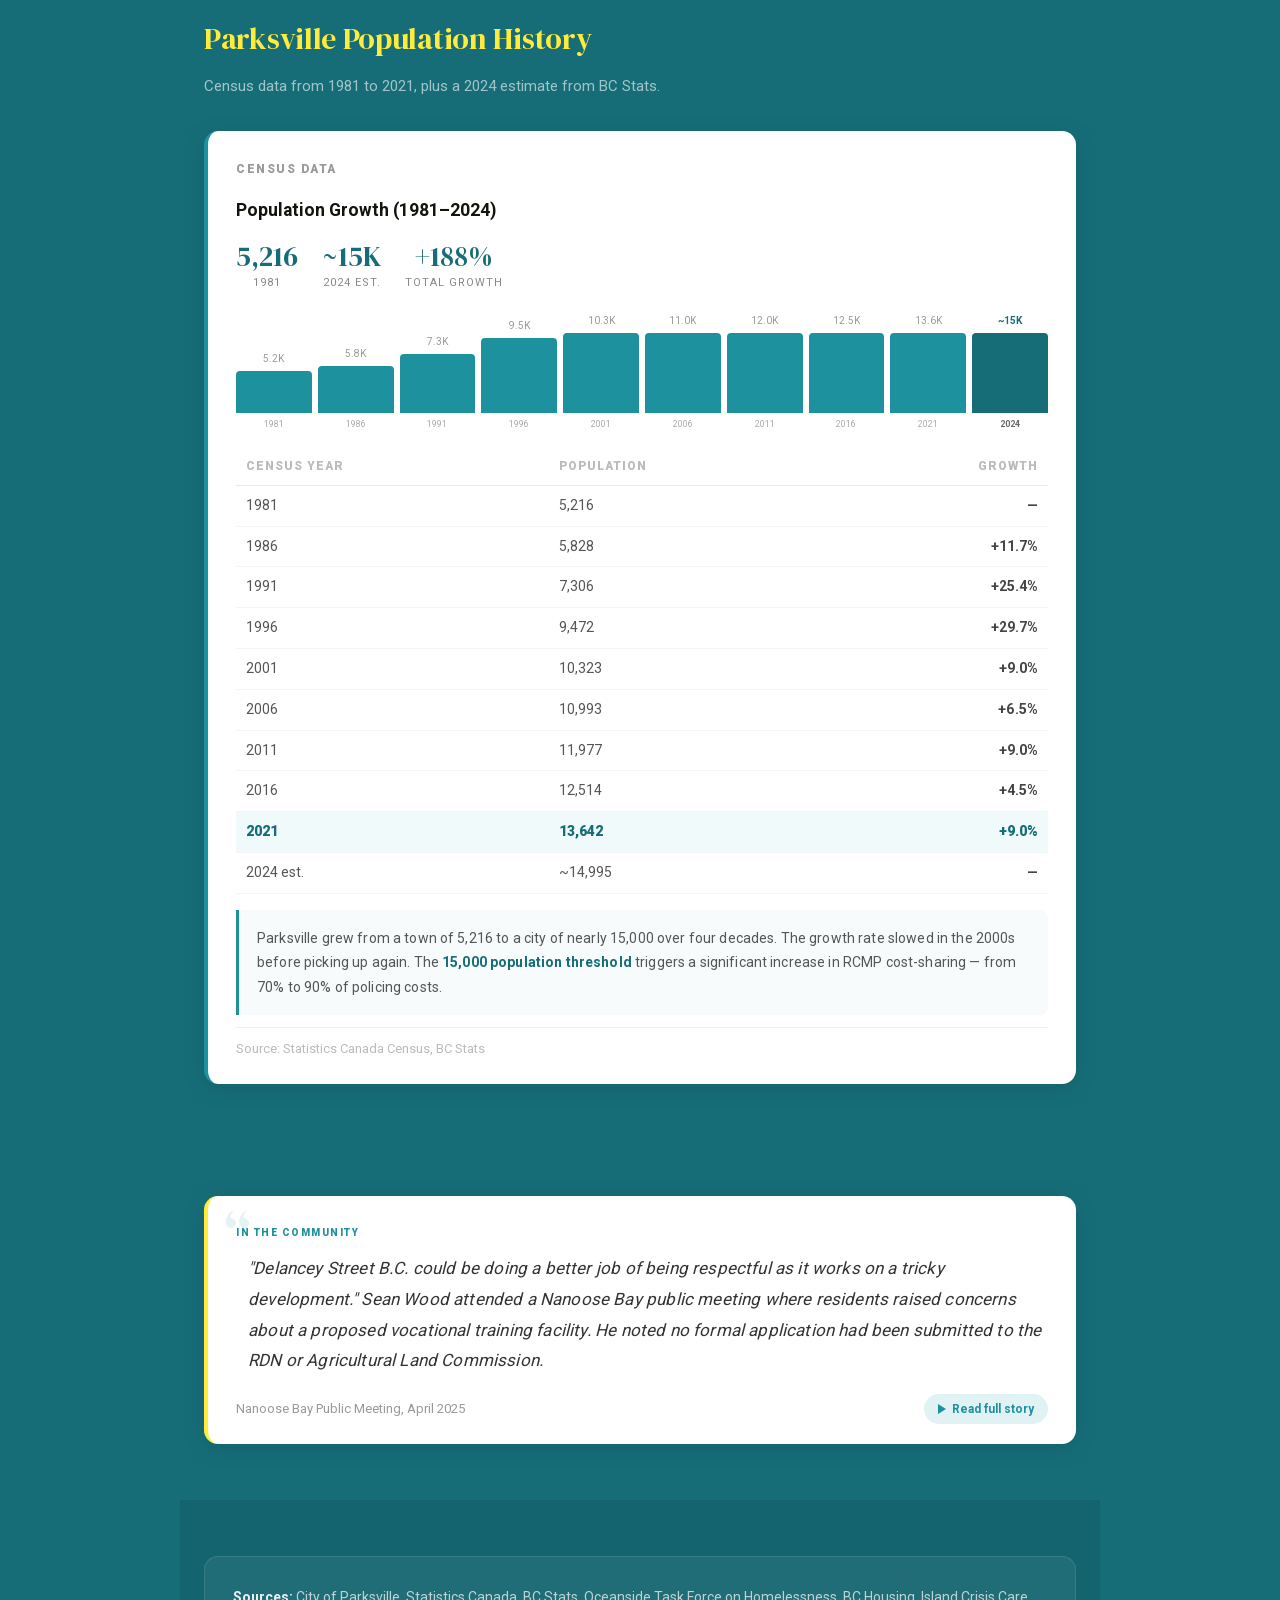
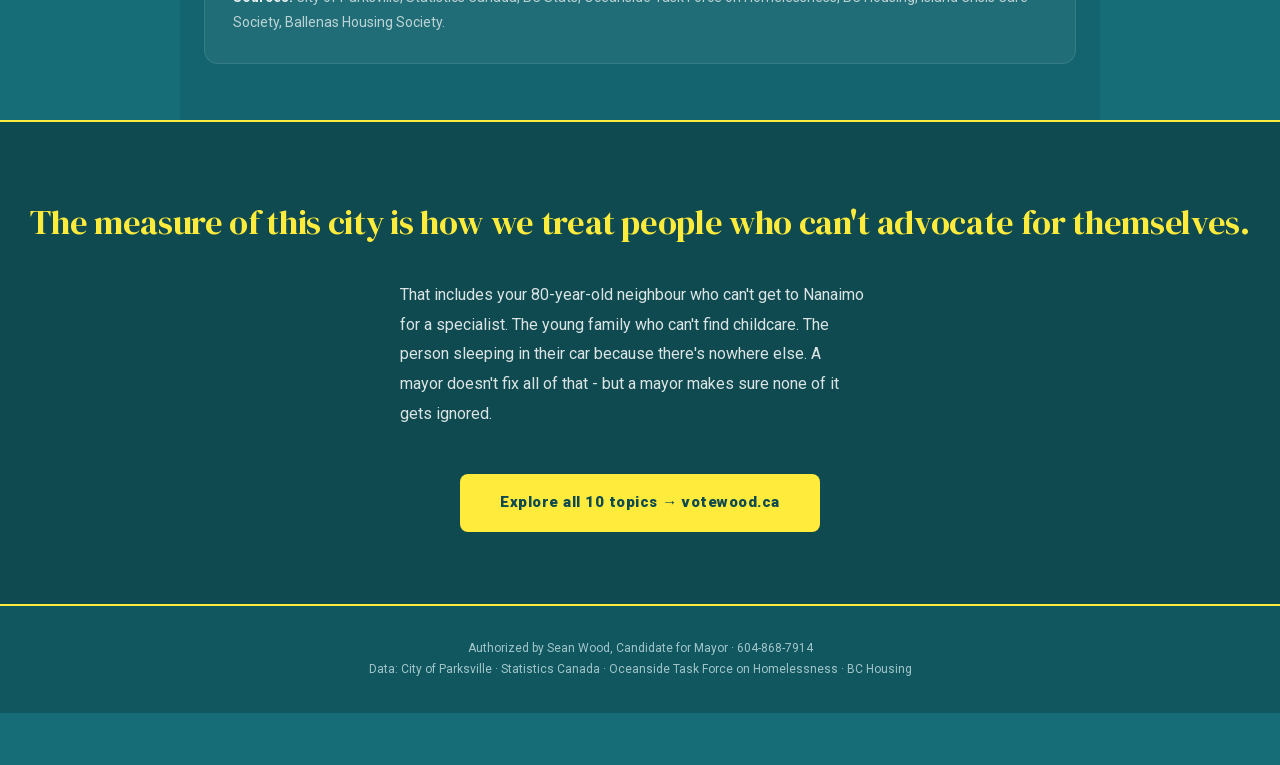
==== commit 5a8aa2b1: "Tighten paragraph widths and add text-wrap: pretty Narrowed hero-sub, narrative, election-body from " ====
--- a/community/index.html
+++ b/community/index.html
@@ -5,7 +5,7 @@
 <meta name="viewport" content="width=device-width, initial-scale=1.0">
 <title>Community Wellbeing | Parksville. Prepared.</title>
 <meta name="description" content="Demographics, homelessness, supportive housing, substance use, childcare, and accessibility — the people behind the statistics in Parksville.">
-    <link rel="stylesheet" href="/style.css?v=9">
+    <link rel="stylesheet" href="/style.css?v=10">
 </head>
 <body>
 
--- a/style.css
+++ b/style.css
@@ -141,10 +141,11 @@
   letter-spacing: -0.01em;
 }
 .hero-sub {
-  max-width: 580px; margin: 0 auto 36px; font-size: 17px;
+  max-width: 480px; margin: 0 auto 36px; font-size: 17px;
   opacity: 0.85; line-height: 1.8;
   letter-spacing: 0.01em;
   text-align: left;
+  text-wrap: pretty;
 }
 .hero-badge {
   display: inline-flex; align-items: center; gap: 10px;
@@ -186,6 +187,7 @@
   border-left: 4px solid var(--teal);
   transition: box-shadow 0.2s;
   font-size: 15px; line-height: 1.7;
+  text-wrap: pretty;
 }
 .card:hover { box-shadow: 0 6px 32px rgba(0,0,0,0.15); }
 .card p { margin-bottom: 10px; }
@@ -375,7 +377,7 @@
 .chart-notes {
   margin-top: 16px; padding: 16px 18px;
   background: #f7fbfb; border-left: 3px solid var(--teal);
-  border-radius: 0 8px 8px 0; font-size: 14px; color: #555;
+  border-radius: 0 8px 8px 0; font-size: 14px; color: #555; text-wrap: pretty;
   line-height: 1.75; letter-spacing: 0.01em;
 }
 .chart-notes strong { color: var(--teal-dark); }
@@ -410,9 +412,10 @@
   font-weight: 400; margin-bottom: 28px; letter-spacing: -0.01em;
 }
 .narrative p {
-  max-width: 560px; margin: 0 auto 18px;
+  max-width: 480px; margin: 0 auto 18px;
   font-size: 16px; opacity: 0.85; line-height: 1.85;
   text-align: left;
+  text-wrap: pretty;
 }
 .cta-btn {
   display: inline-block; margin-top: 28px; padding: 16px 40px;
@@ -599,9 +602,10 @@
   font-weight: 400; margin-bottom: 28px; line-height: 1.2;
 }
 .election-body {
-  max-width: 520px; margin: 0 auto 12px; font-size: 16px;
+  max-width: 480px; margin: 0 auto 12px; font-size: 16px;
   opacity: 0.85; line-height: 1.8;
   text-align: left;
+  text-wrap: pretty;
 }
 .election-emphasis {
   font-size: 17px; font-weight: 700; opacity: 1; margin-top: 20px;
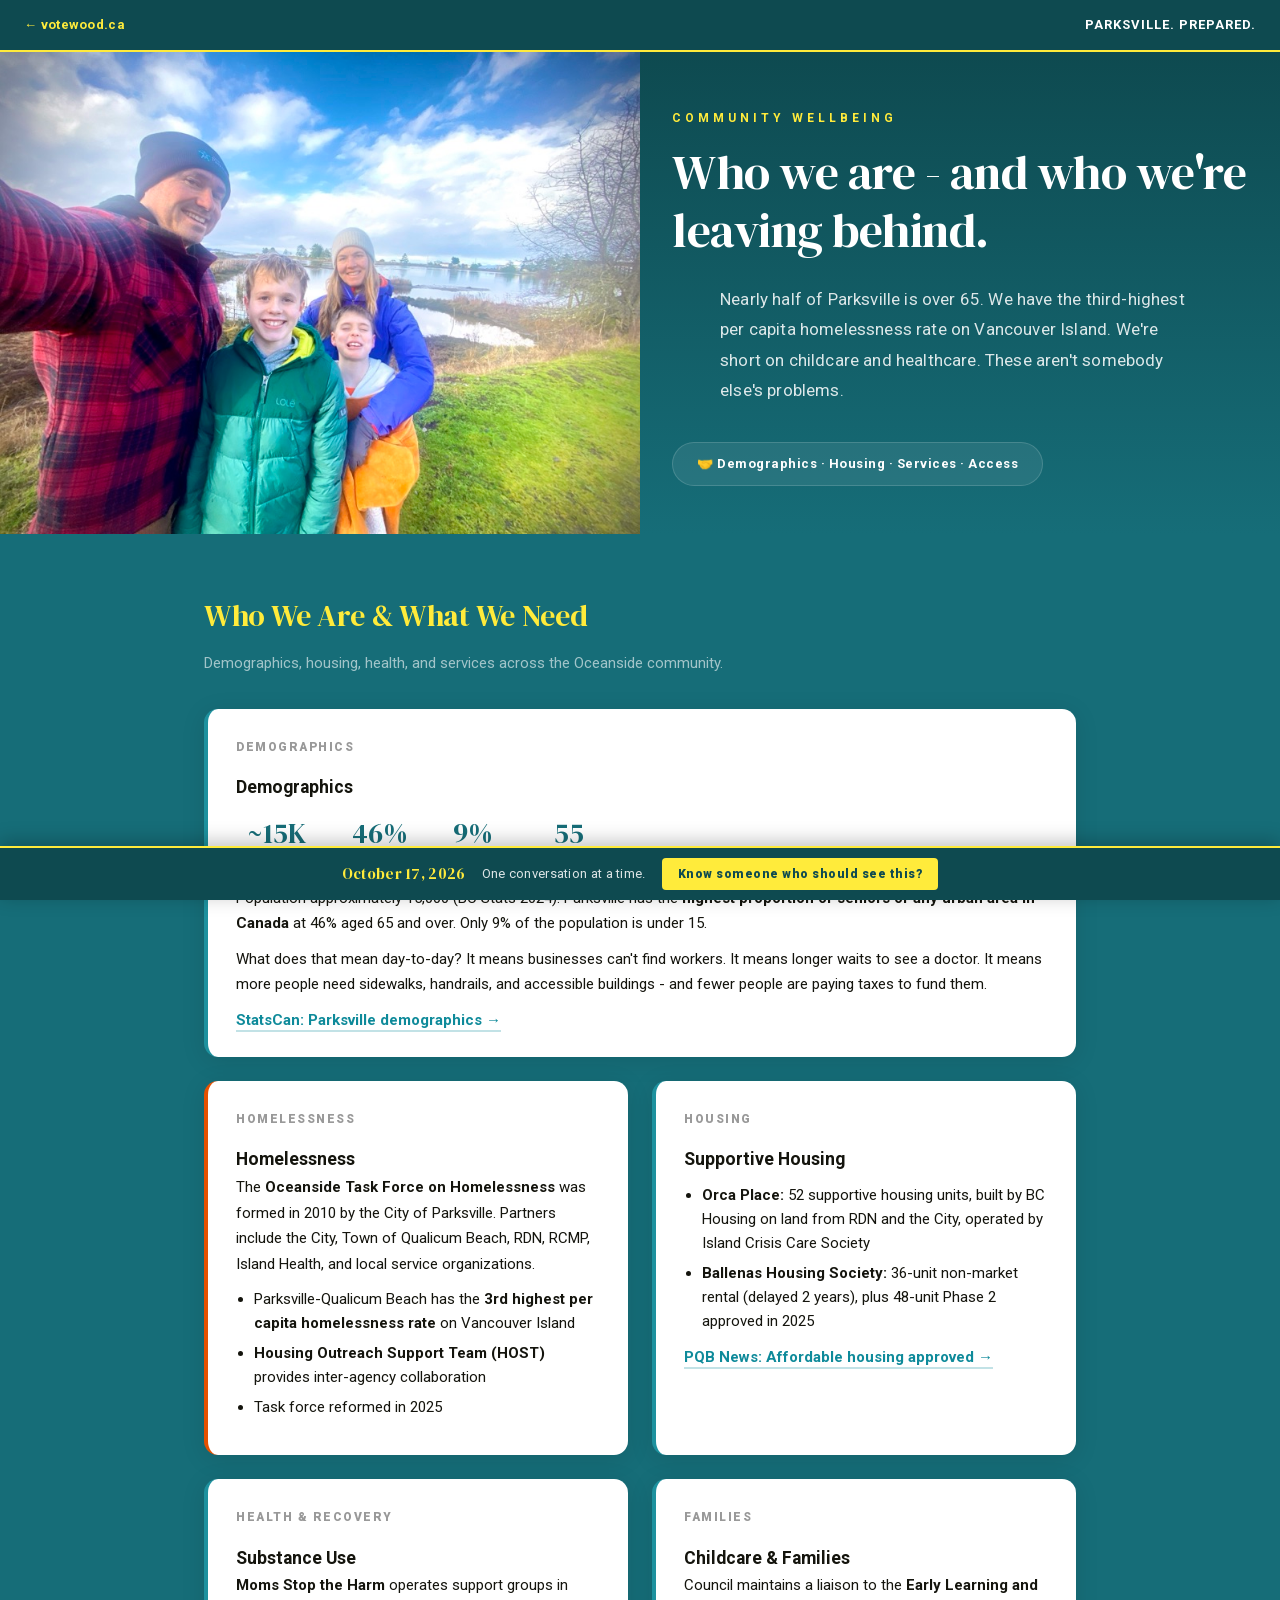
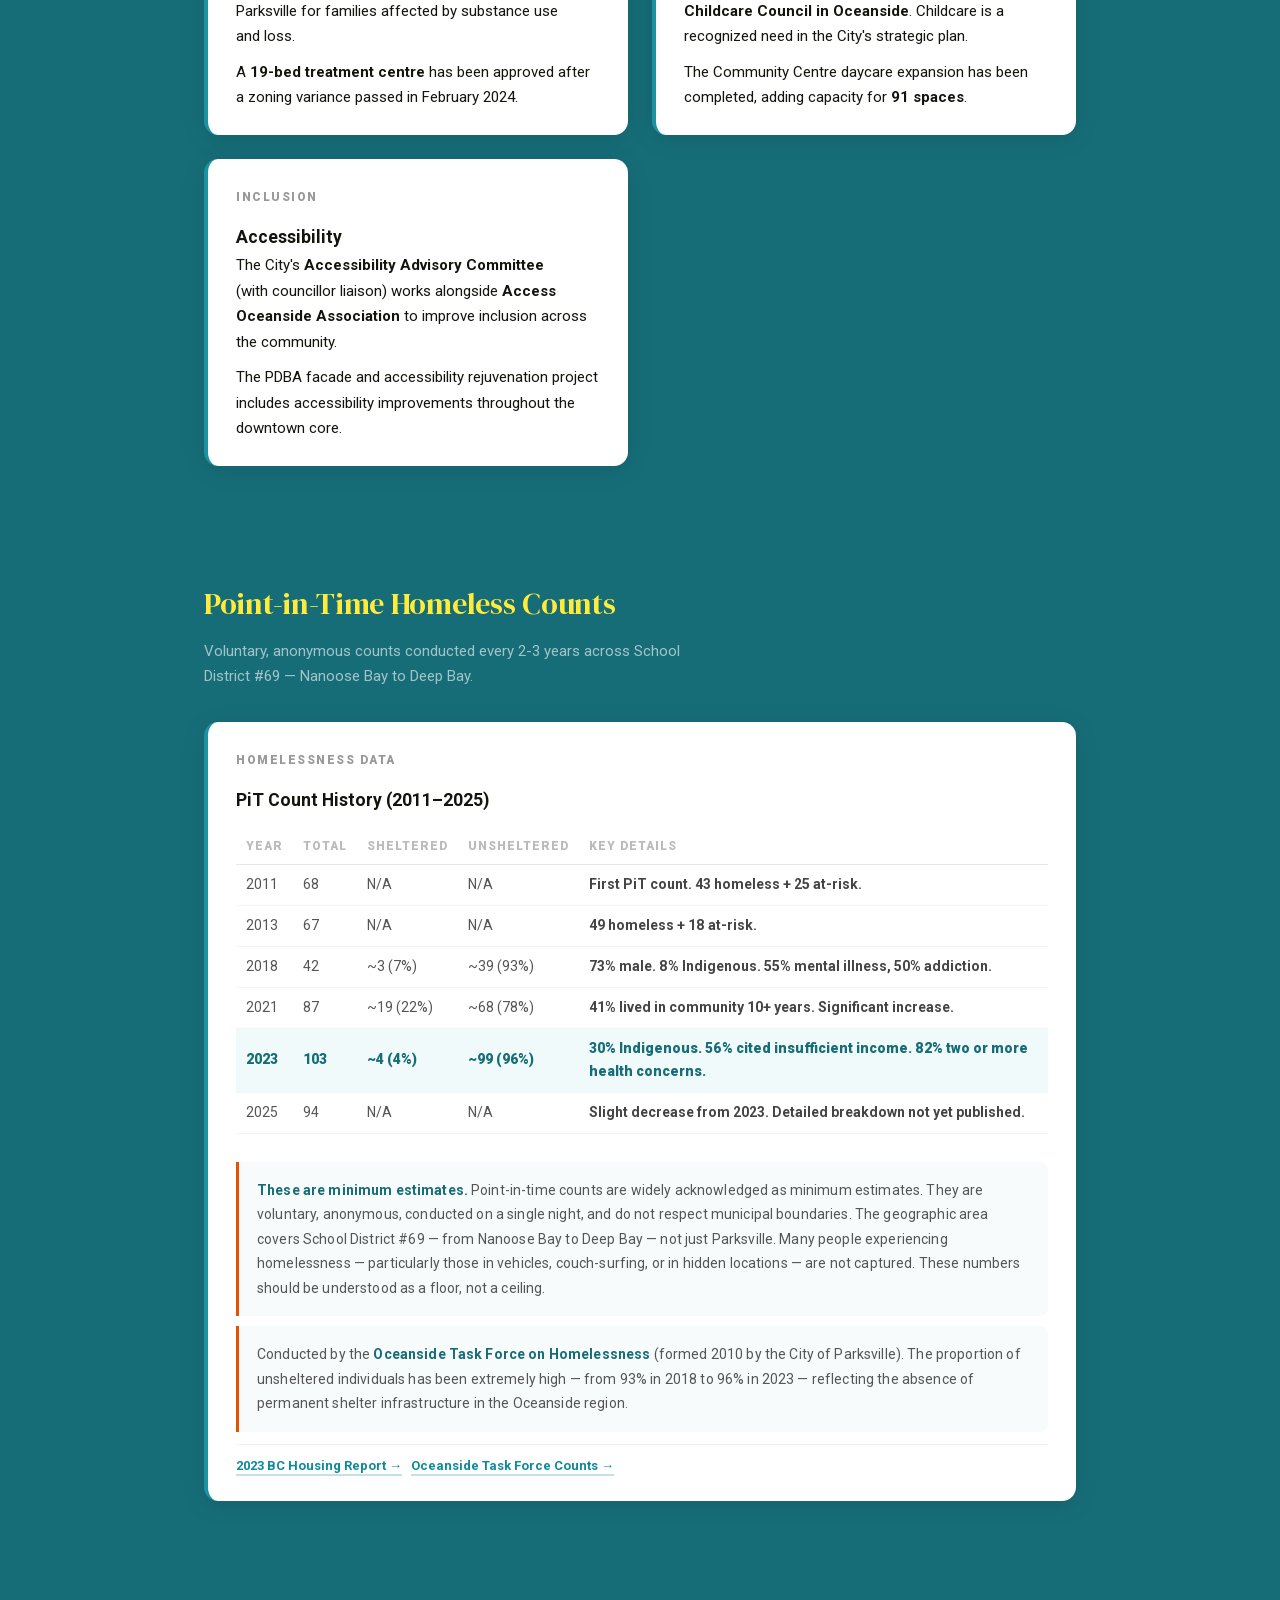
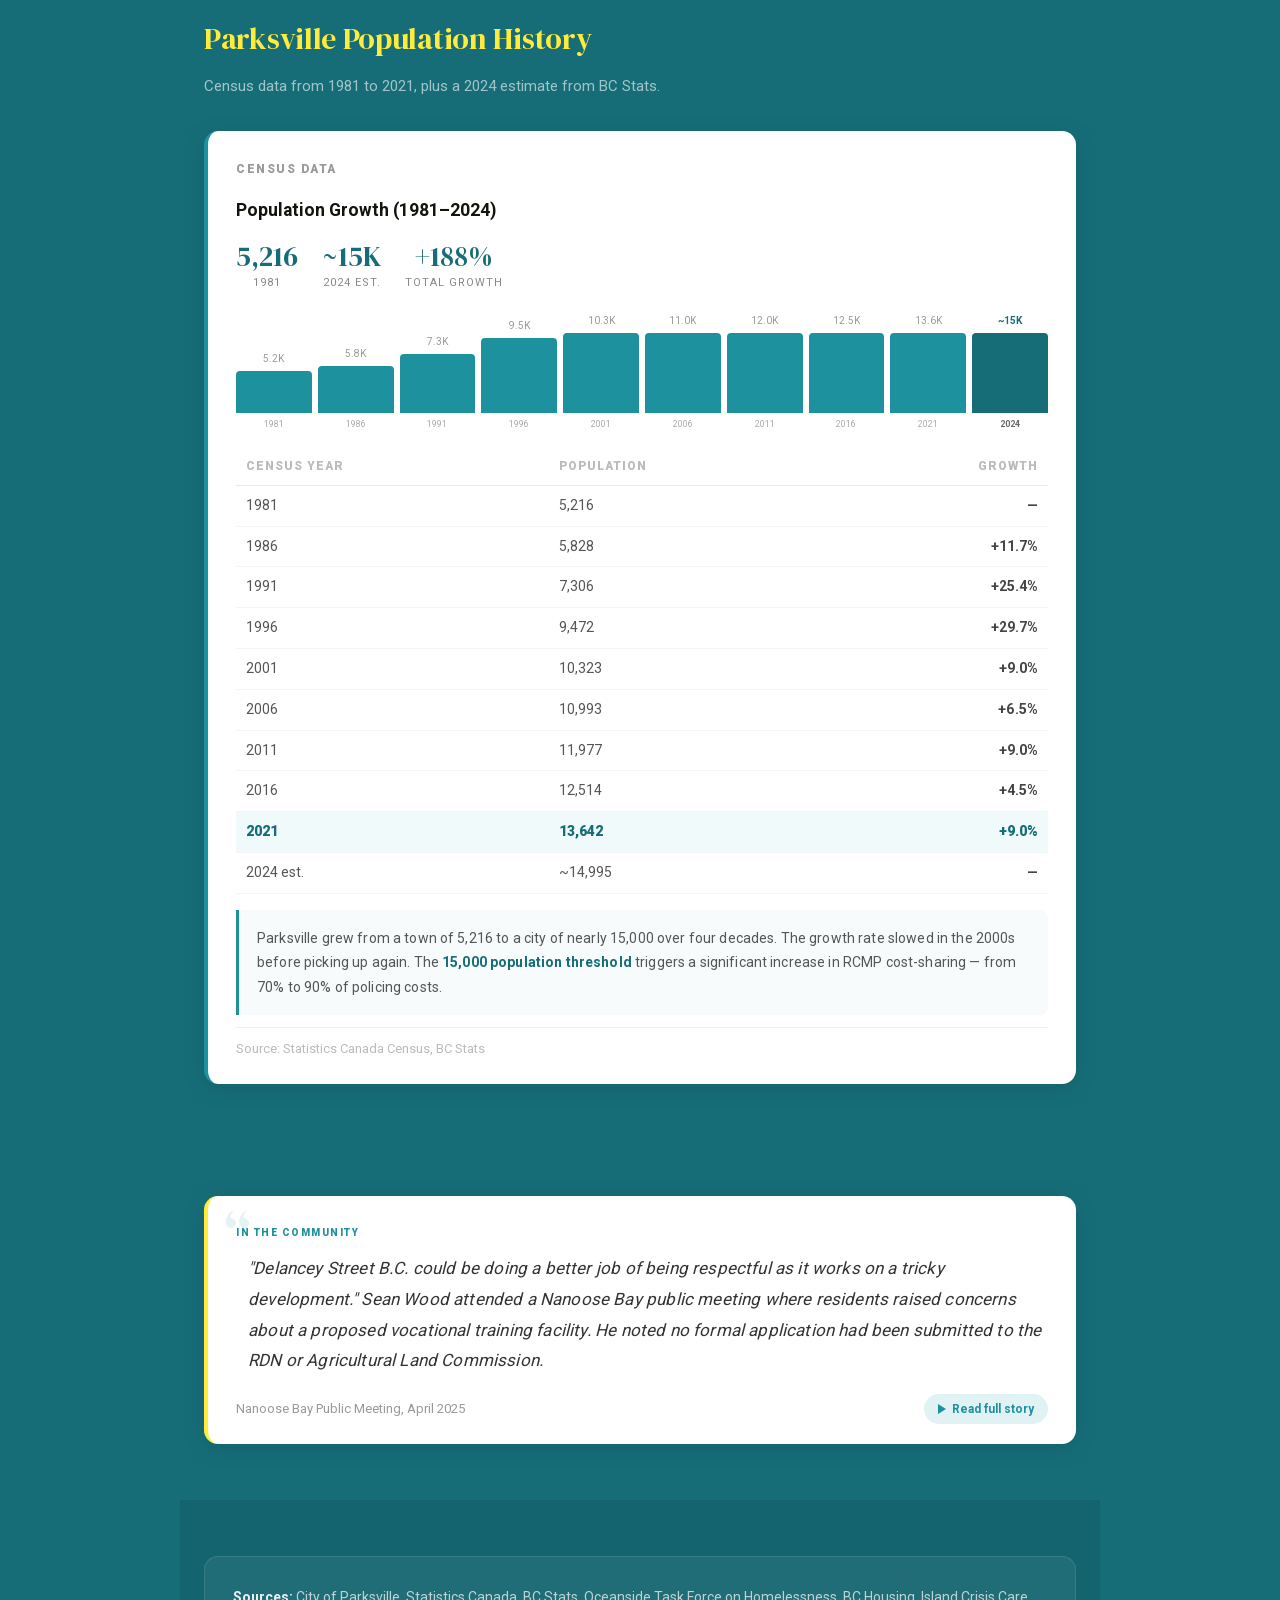
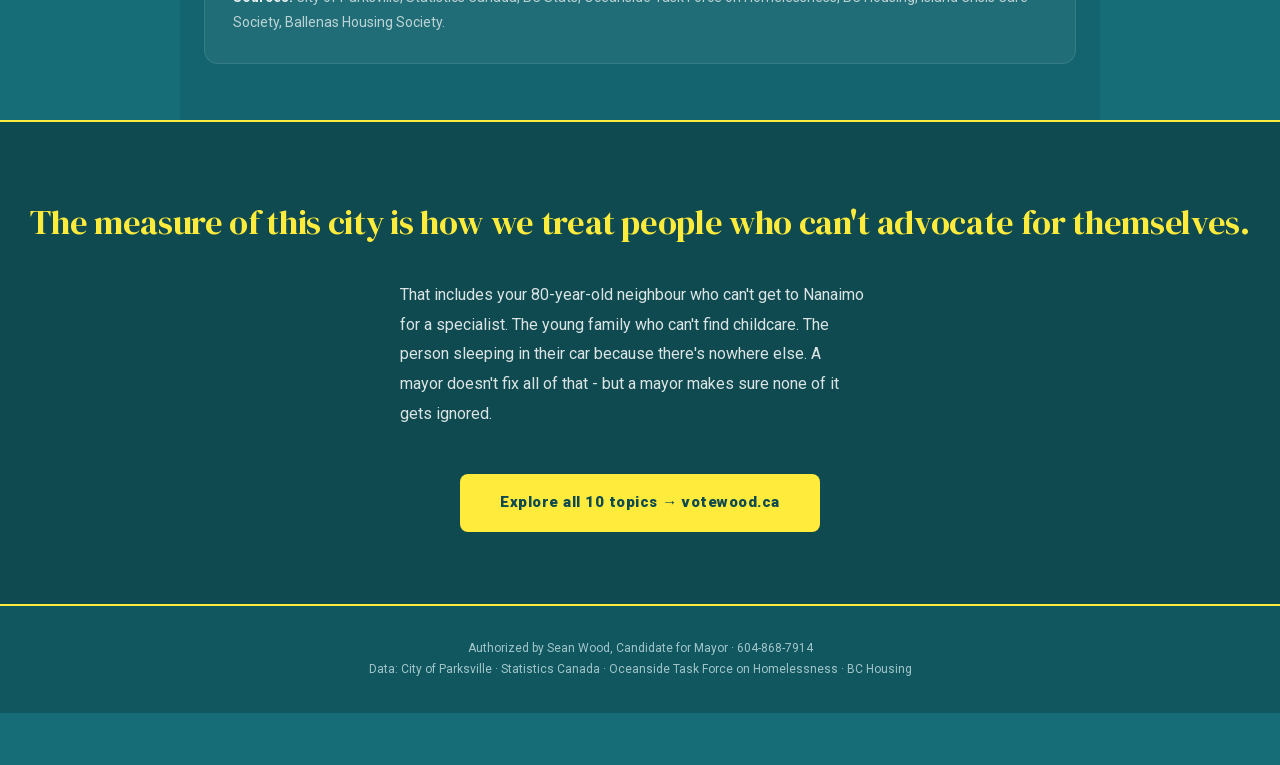
==== commit 5b468c28: "Apply text-wrap: pretty and tighter max-widths site-wide Every text block that could have orphaned l" ====
--- a/community/index.html
+++ b/community/index.html
@@ -5,7 +5,7 @@
 <meta name="viewport" content="width=device-width, initial-scale=1.0">
 <title>Community Wellbeing | Parksville. Prepared.</title>
 <meta name="description" content="Demographics, homelessness, supportive housing, substance use, childcare, and accessibility — the people behind the statistics in Parksville.">
-    <link rel="stylesheet" href="/style.css?v=10">
+    <link rel="stylesheet" href="/style.css?v=11">
 </head>
 <body>
 
--- a/style.css
+++ b/style.css
@@ -168,7 +168,7 @@
 }
 .section-subtitle {
   font-size: 15px; color: rgba(255,255,255,0.6); margin-bottom: 32px;
-  max-width: 600px; line-height: 1.7;
+  max-width: 520px; line-height: 1.7; text-wrap: pretty;
 }
 
 /* Card grid */
@@ -240,6 +240,7 @@
 /* Card detail text */
 .card-detail {
   font-size: 15px; color: #555; margin-bottom: 6px; line-height: 1.7;
+  text-wrap: pretty;
 }
 
 /* Card meta / source */
@@ -430,7 +431,7 @@
 .source-card {
   background: rgba(255,255,255,0.06); border: 1px solid rgba(255,255,255,0.1);
   border-radius: var(--radius); padding: 28px; color: rgba(255,255,255,0.7);
-  font-size: 14px; line-height: 1.8;
+  font-size: 14px; line-height: 1.8; text-wrap: pretty;
 }
 .source-card strong { color: rgba(255,255,255,0.9); }
 
@@ -454,8 +455,8 @@
   font-weight: 400; margin-bottom: 12px;
 }
 .topics-intro p {
-  max-width: 560px; margin: 0 auto; font-size: 15px;
-  opacity: 0.7; line-height: 1.7;
+  max-width: 480px; margin: 0 auto; font-size: 15px;
+  opacity: 0.7; line-height: 1.7; text-wrap: pretty;
 }
 .topic-grid {
   display: grid; grid-template-columns: repeat(auto-fit, minmax(280px, 1fr));
@@ -537,6 +538,7 @@
 .quote-text {
   font-size: 17px; color: #333; line-height: 1.8;
   font-style: italic; padding-left: 12px; margin-bottom: 18px;
+  text-wrap: pretty;
   letter-spacing: 0.01em;
 }
 .quote-source {
@@ -640,7 +642,7 @@
 }
 .about-sean-text p {
   font-size: 15px; opacity: 0.85; line-height: 1.8;
-  margin-bottom: 12px;
+  margin-bottom: 12px; text-wrap: pretty;
 }
 .about-sean-why {
   font-style: italic; opacity: 0.95 !important;
@@ -661,7 +663,7 @@
   font-family: var(--serif); font-size: 28px; color: var(--yellow);
   font-weight: 400; margin-bottom: 20px;
 }
-.about p { font-size: 15px; opacity: 0.8; line-height: 1.8; margin-bottom: 16px; }
+.about p { font-size: 15px; opacity: 0.8; line-height: 1.8; margin-bottom: 16px; text-wrap: pretty; }
 .about-contact { margin-top: 24px; font-size: 15px; }
 .about-contact a { color: var(--yellow); text-decoration: none; font-weight: 700; }
 
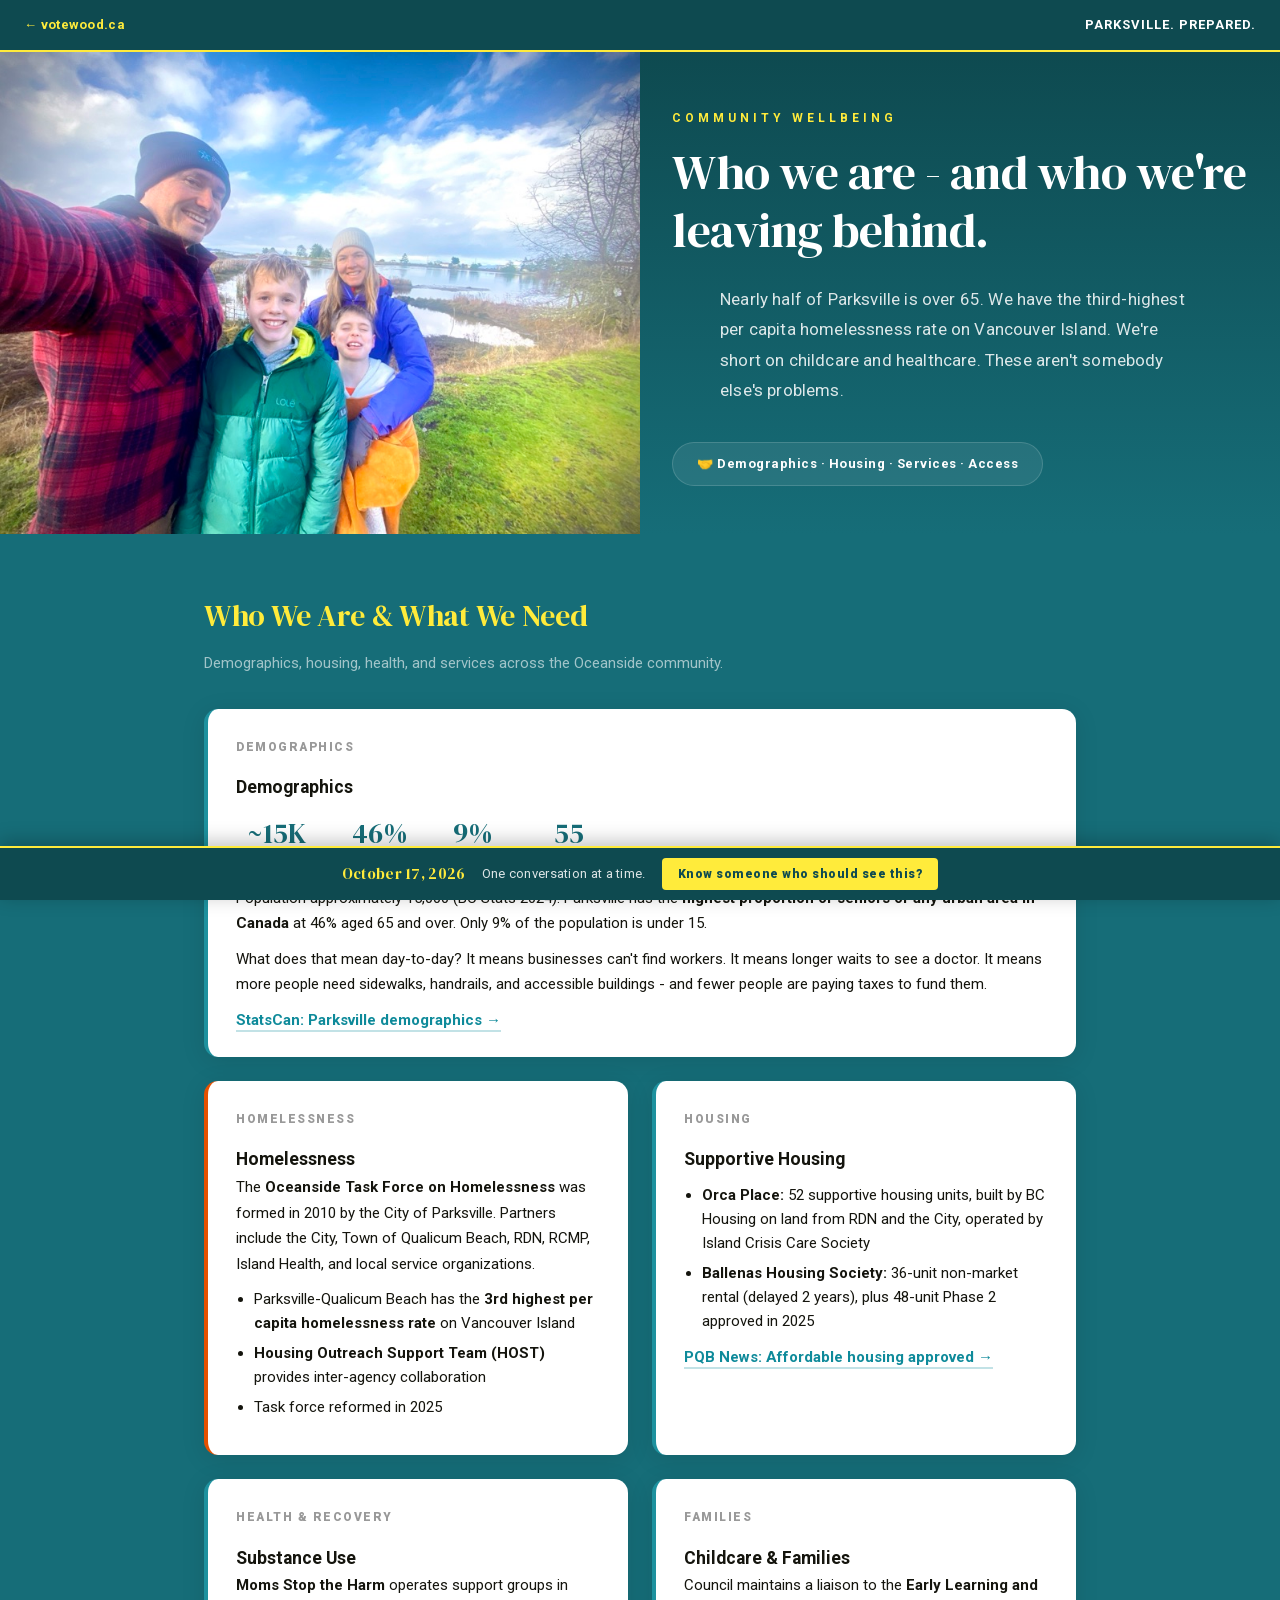
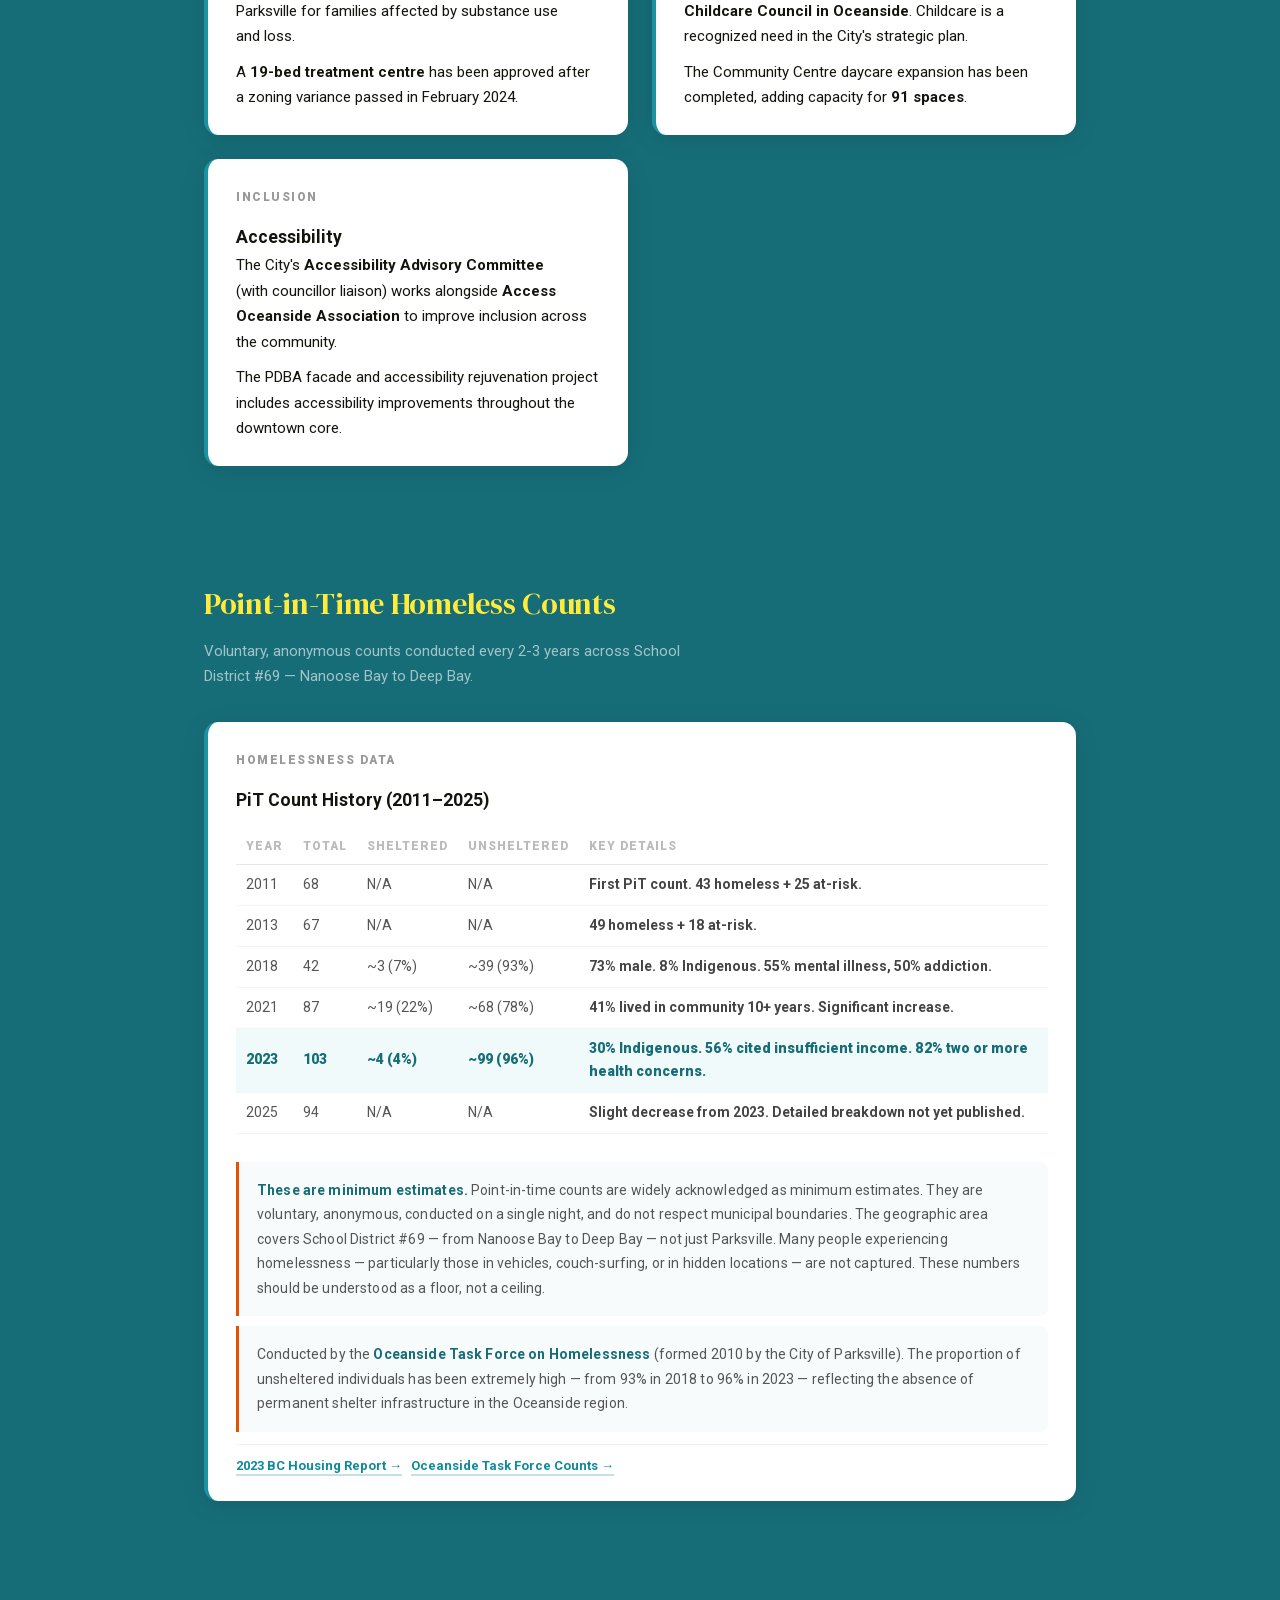
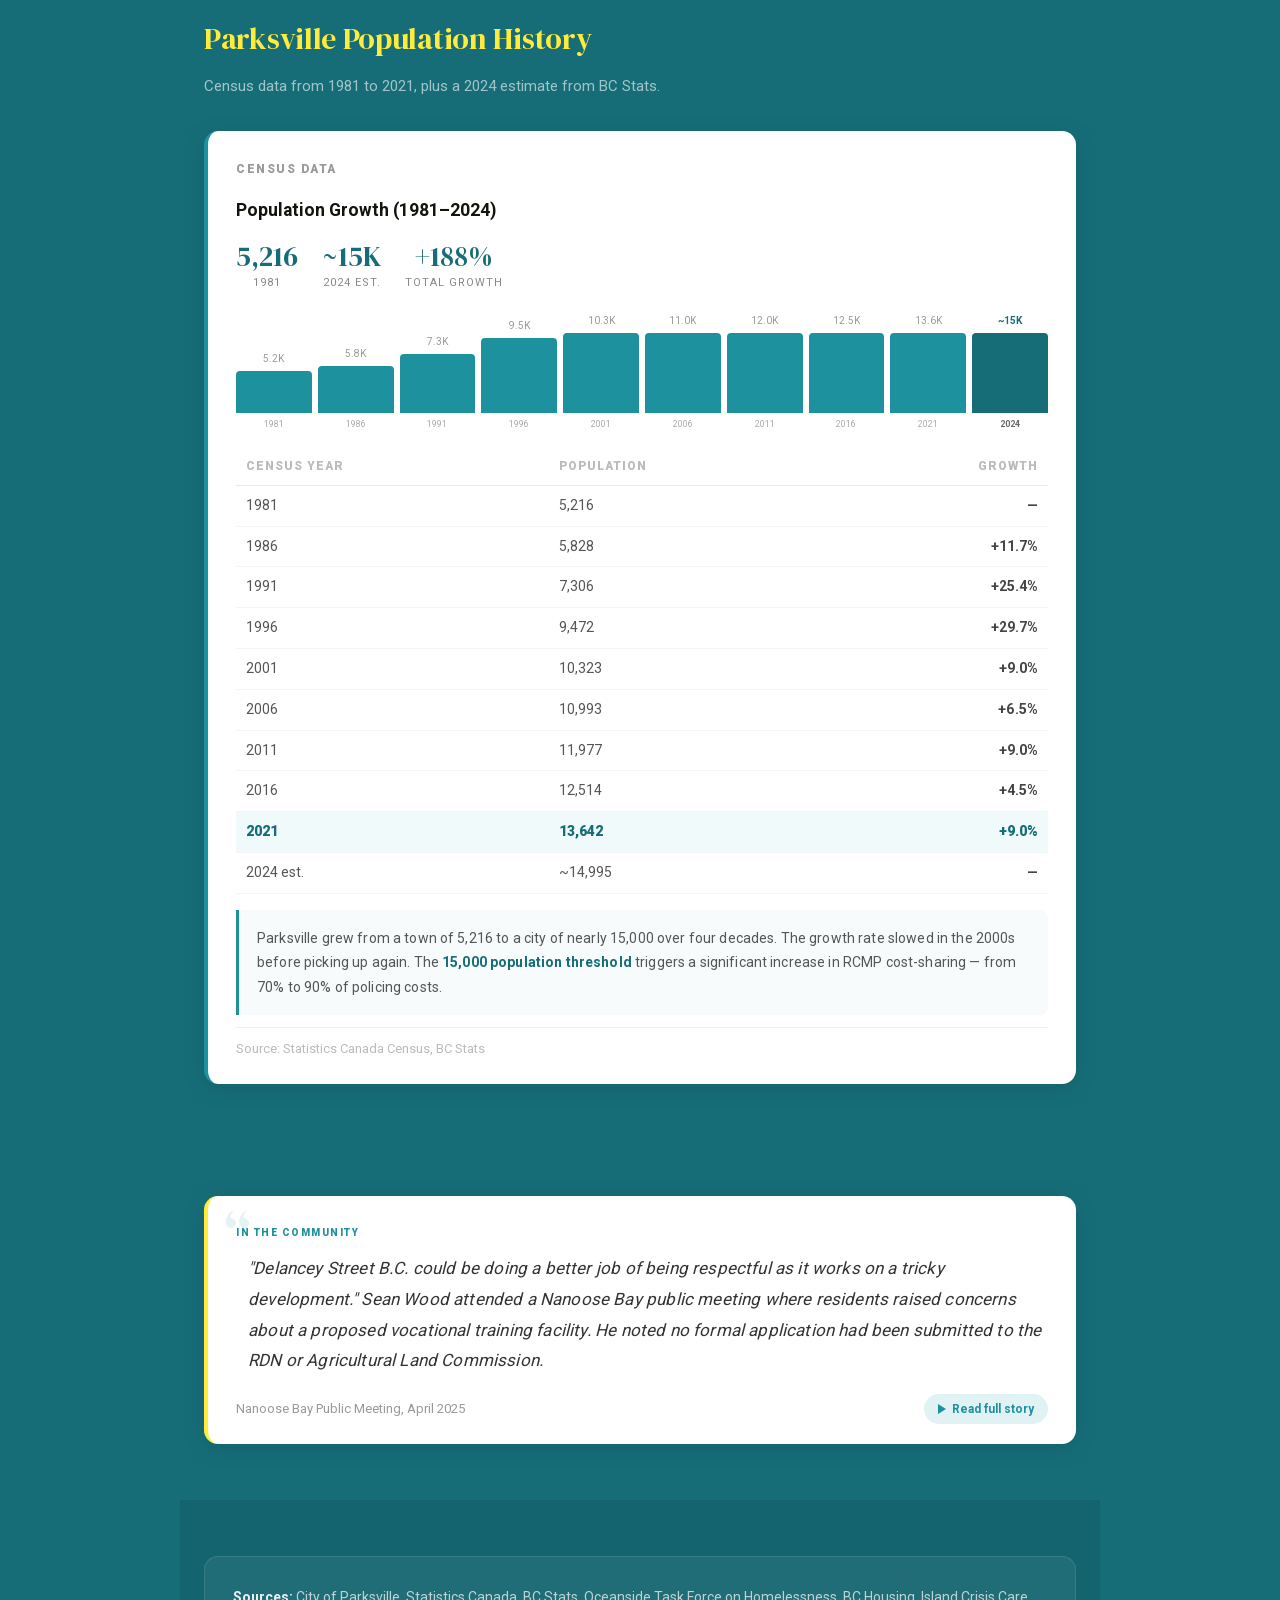
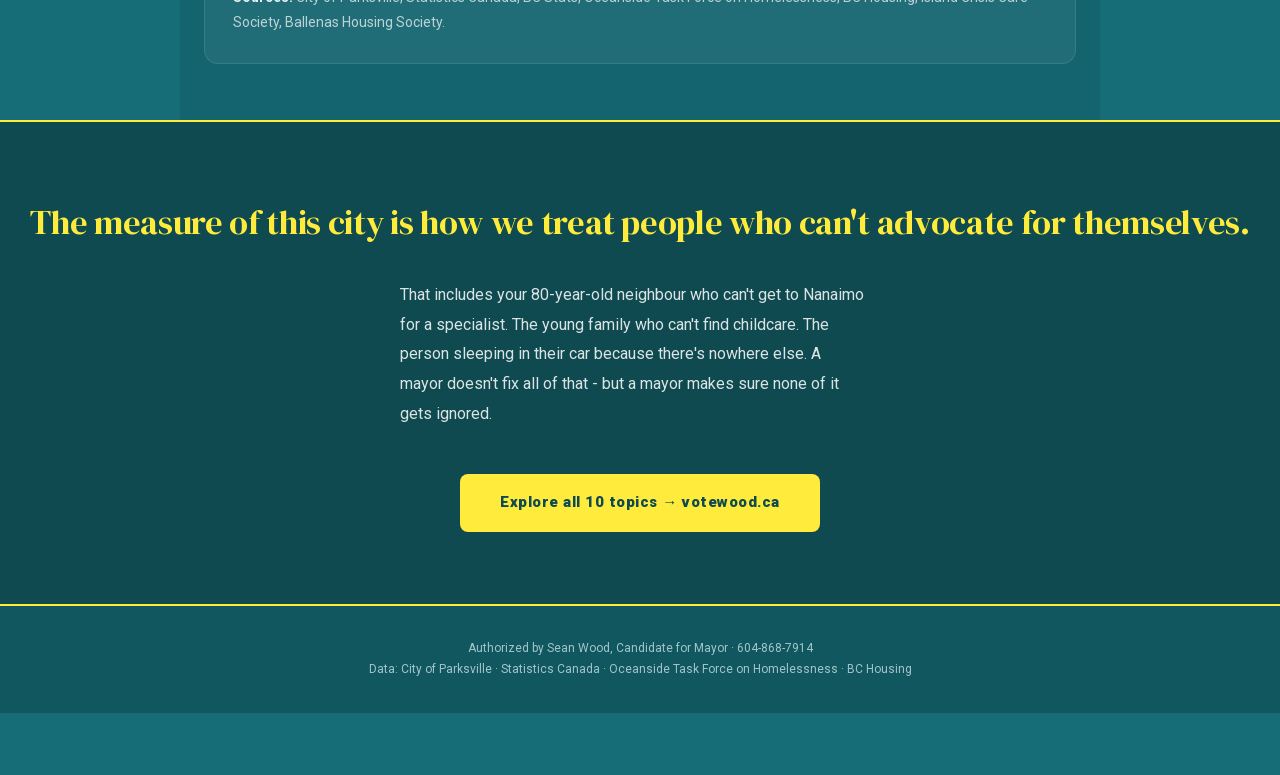
==== commit 1779d342: "Fix donate page UX issues CRITICAL: Square button text was invisible (teal on teal). The shared .car" ====
--- a/community/index.html
+++ b/community/index.html
@@ -5,7 +5,7 @@
 <meta name="viewport" content="width=device-width, initial-scale=1.0">
 <title>Community Wellbeing | Parksville. Prepared.</title>
 <meta name="description" content="Demographics, homelessness, supportive housing, substance use, childcare, and accessibility — the people behind the statistics in Parksville.">
-    <link rel="stylesheet" href="/style.css?v=11">
+    <link rel="stylesheet" href="/style.css?v=12">
 </head>
 <body>
 
--- a/style.css
+++ b/style.css
@@ -48,7 +48,7 @@
 a { color: var(--yellow); }
 
 /* Links inside white cards — teal with underline for visibility */
-.card a:not(.cta-btn):not(.video-card):not(.topic-card),
+.card a:not(.cta-btn):not(.video-card):not(.topic-card):not(.donate-btn),
 .chart-card a,
 .chart-notes a,
 .chart-notes-links a,
@@ -63,7 +63,7 @@
   padding-bottom: 1px;
   transition: border-color 0.15s, color 0.15s;
 }
-.card a:not(.cta-btn):not(.video-card):not(.topic-card):hover,
+.card a:not(.cta-btn):not(.video-card):not(.topic-card):not(.donate-btn):hover,
 .chart-card a:hover,
 .chart-notes a:hover,
 .card-links a:hover,
@@ -72,7 +72,7 @@
   color: #0a6e7a !important;
   border-bottom-color: #0a6e7a !important;
 }
-.card a:not(.cta-btn):not(.video-card):not(.topic-card):visited,
+.card a:not(.cta-btn):not(.video-card):not(.topic-card):not(.donate-btn):visited,
 .chart-card a:visited,
 .chart-notes a:visited,
 .card-links a:visited,
@@ -614,7 +614,7 @@
 }
 
 /* Body padding to account for sticky bar */
-body { padding-bottom: 52px; }
+body { padding-bottom: 62px; }
 
 /* About Sean section (homepage) */
 .about-sean {
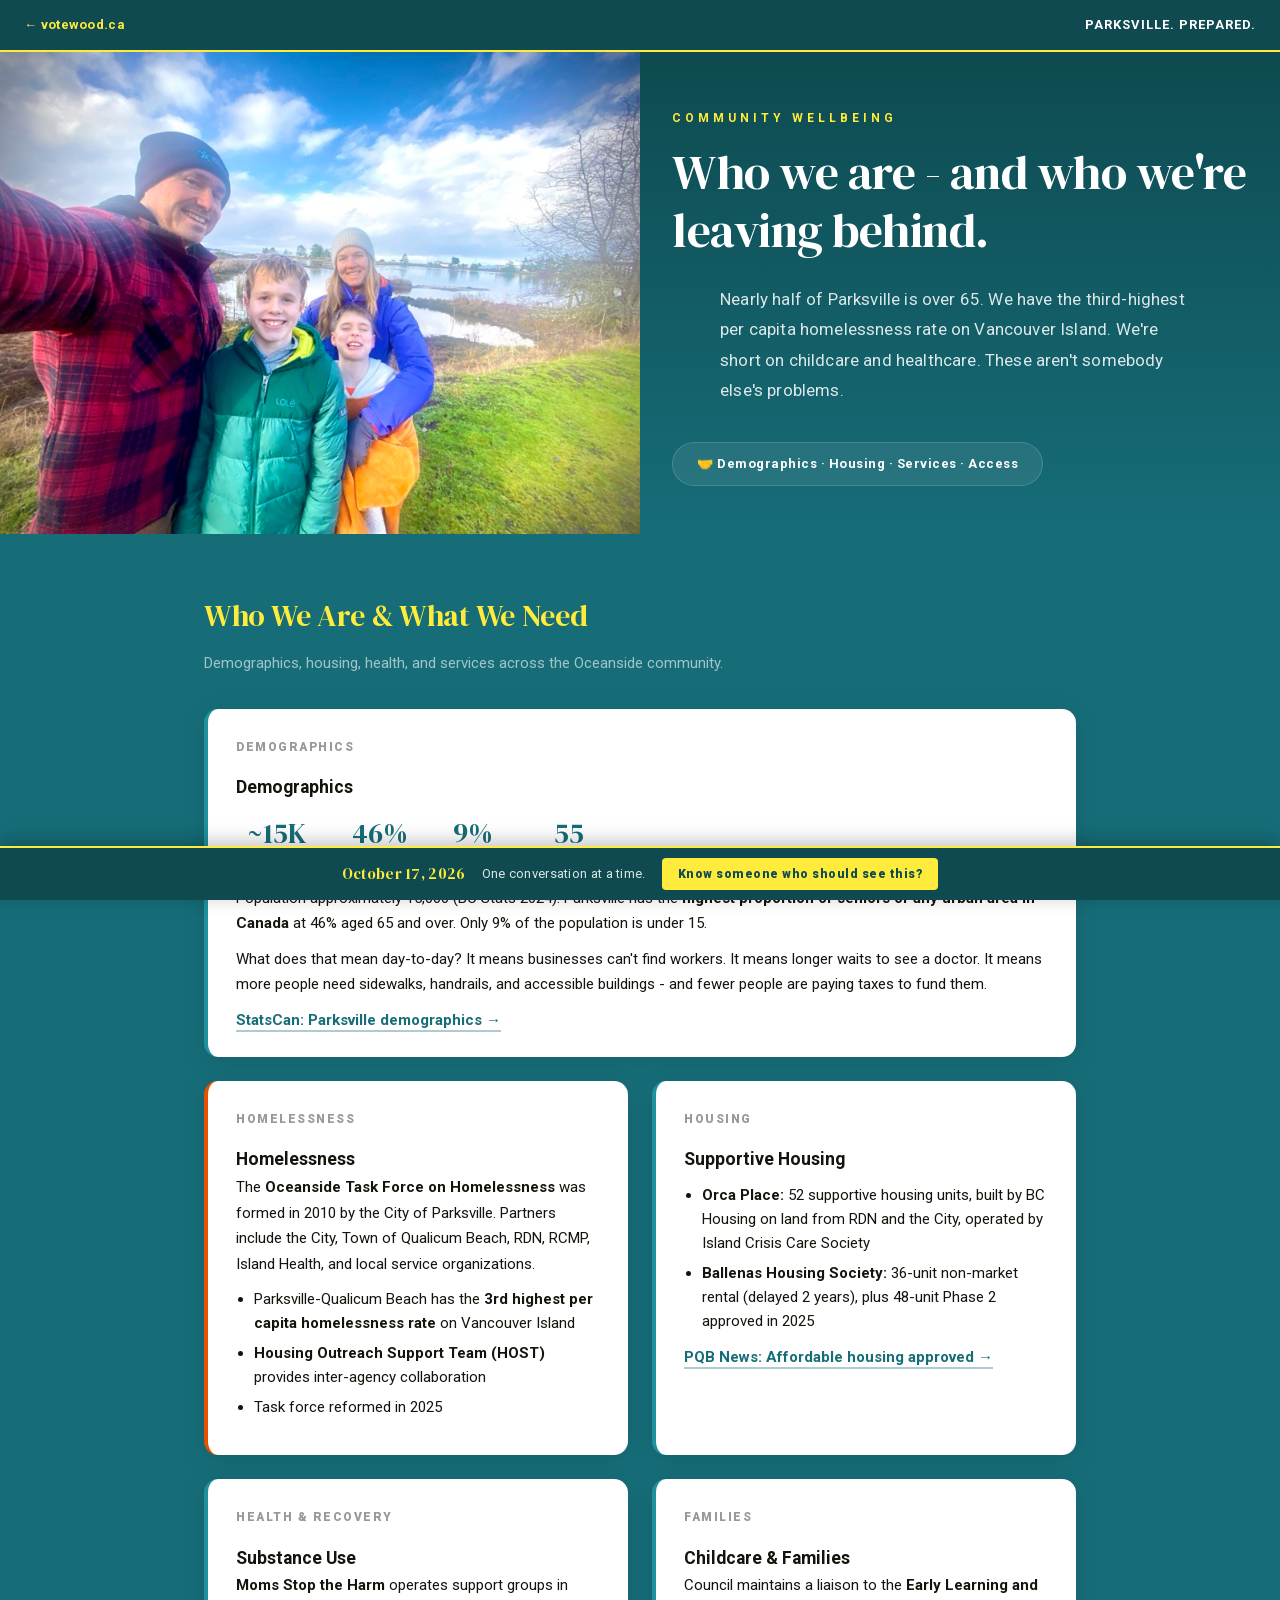
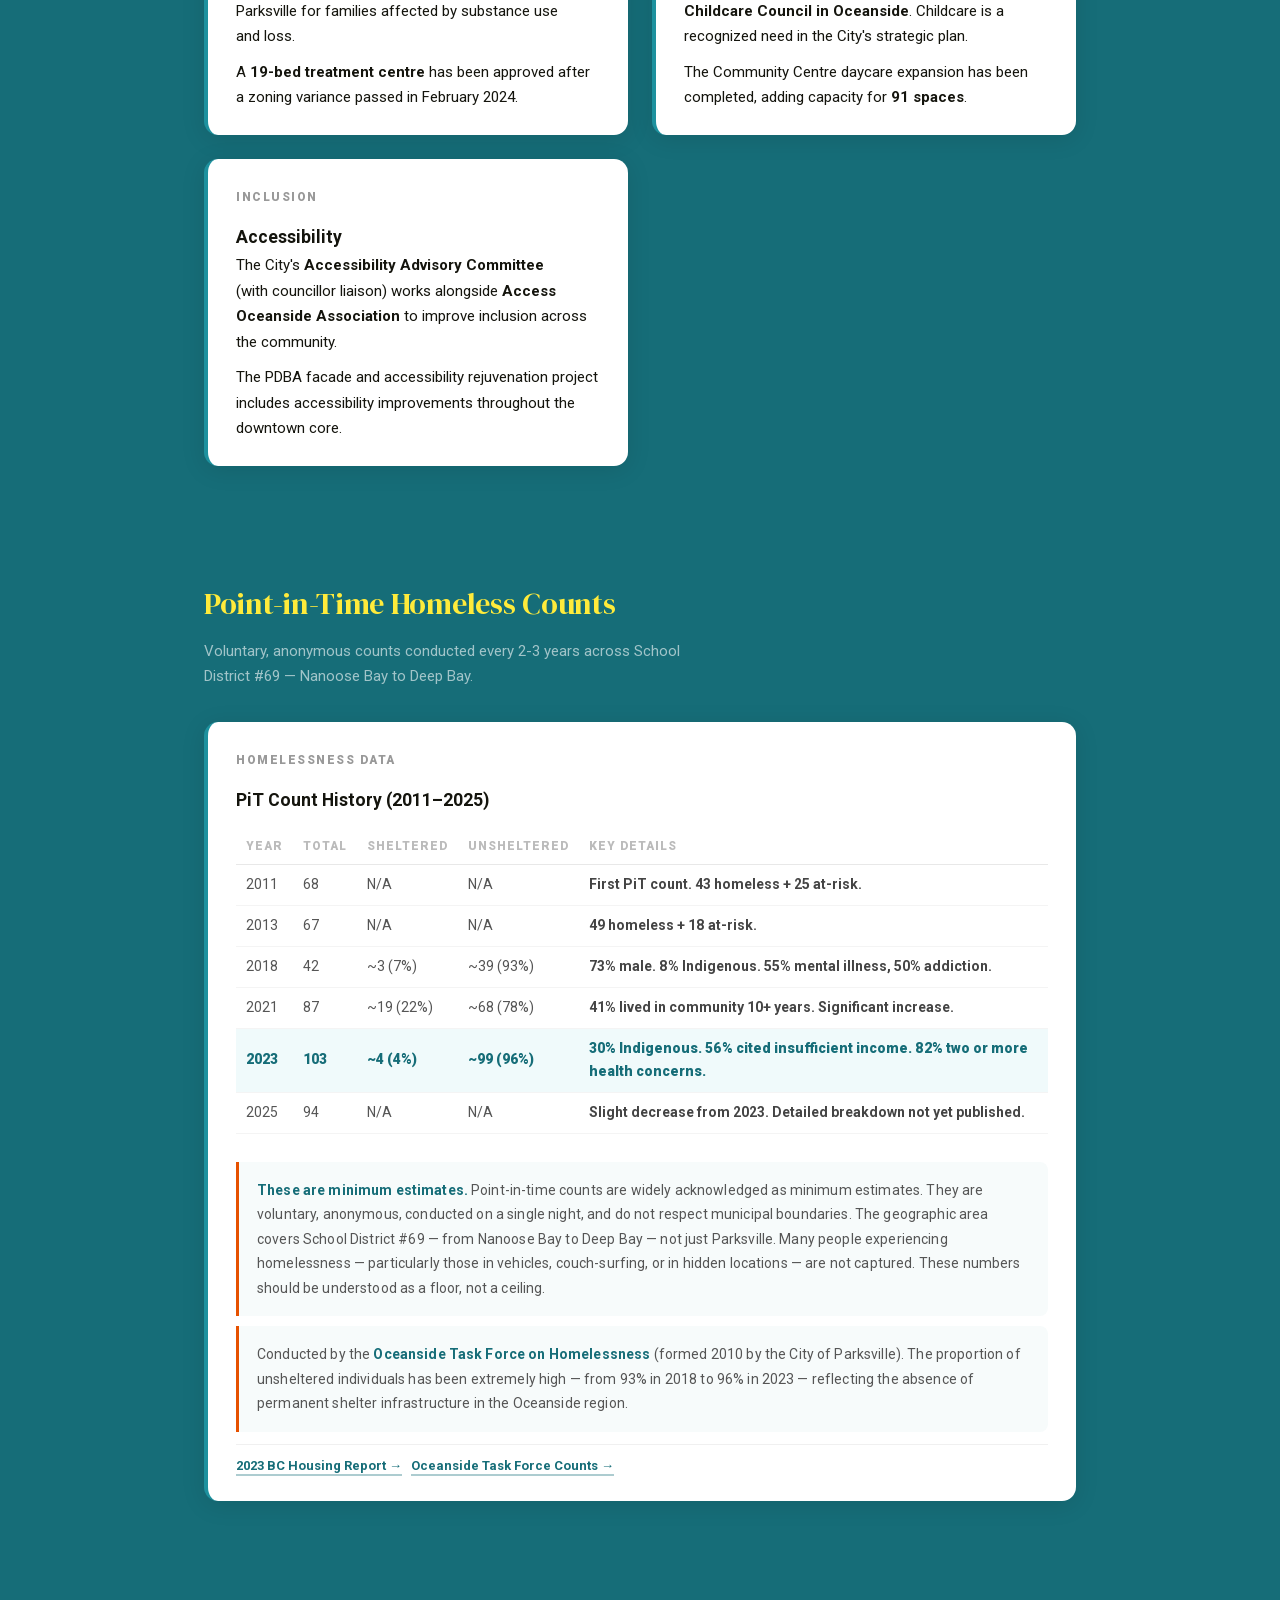
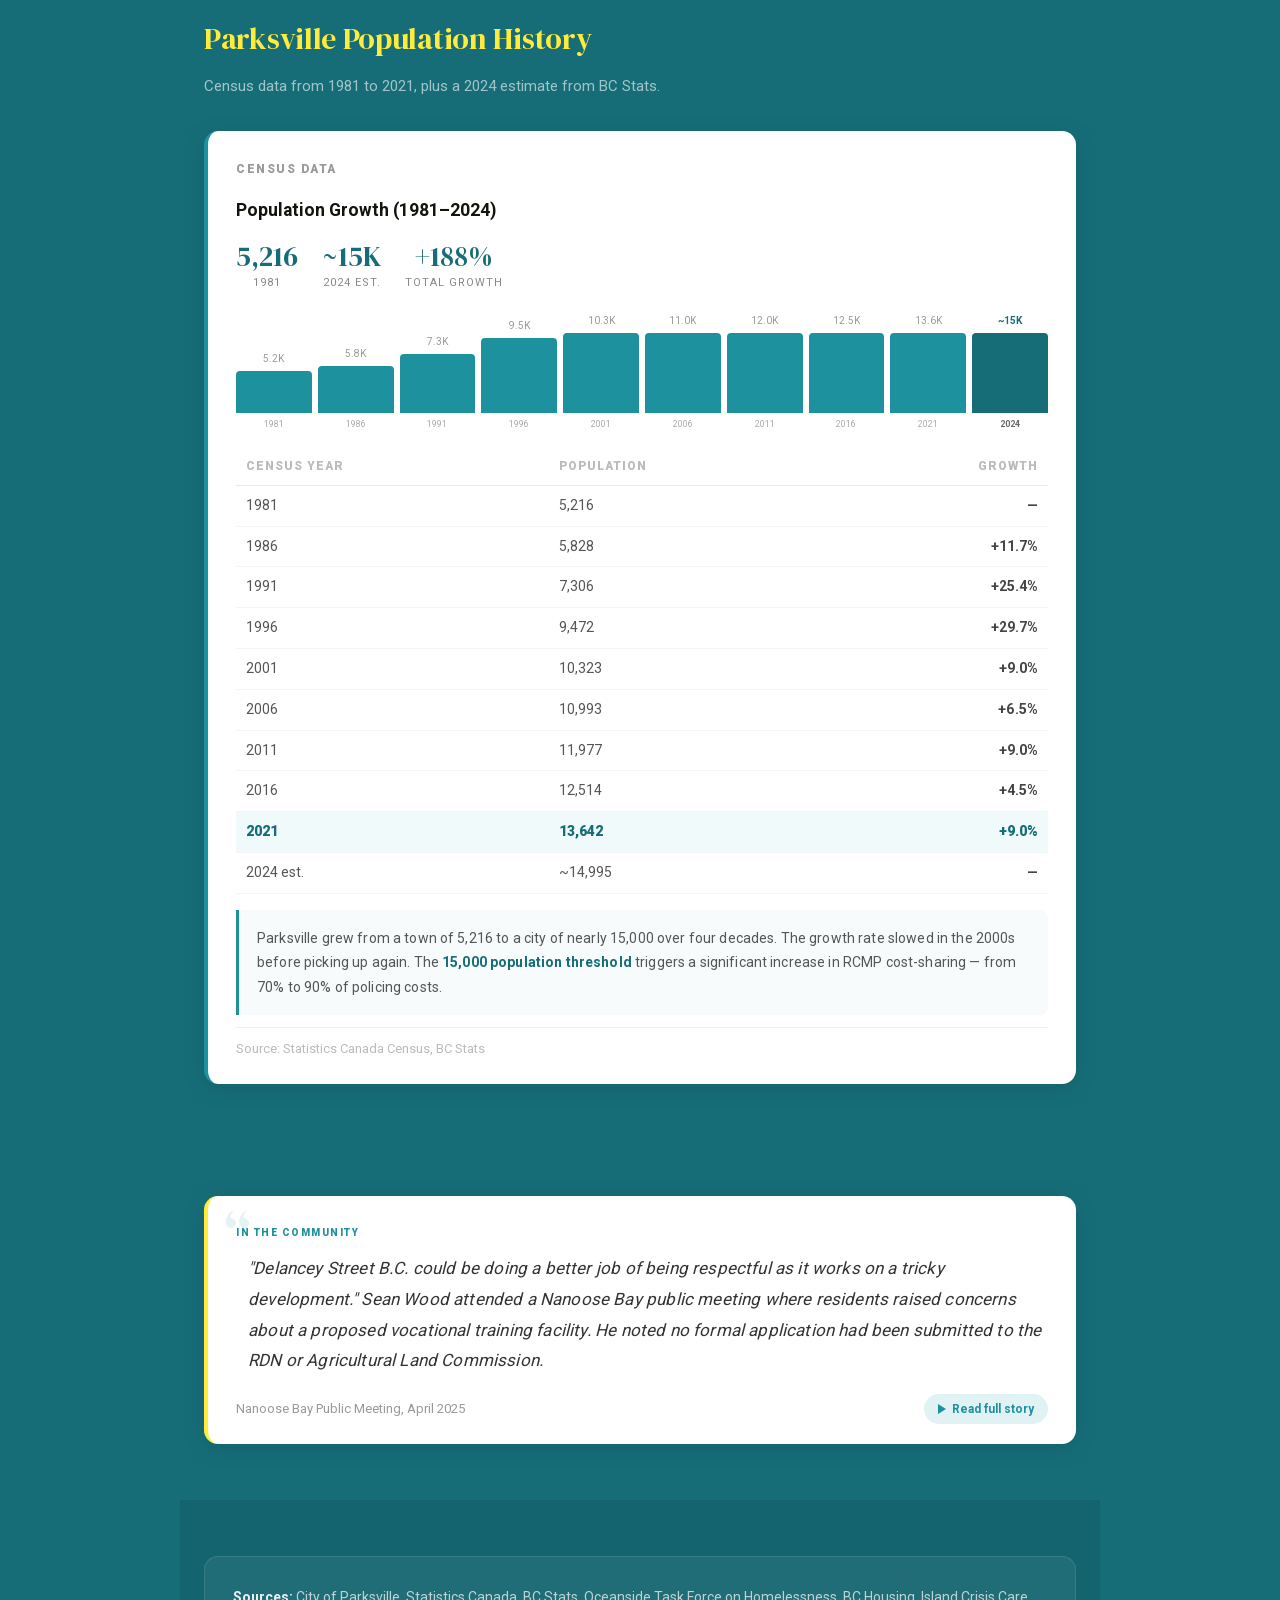
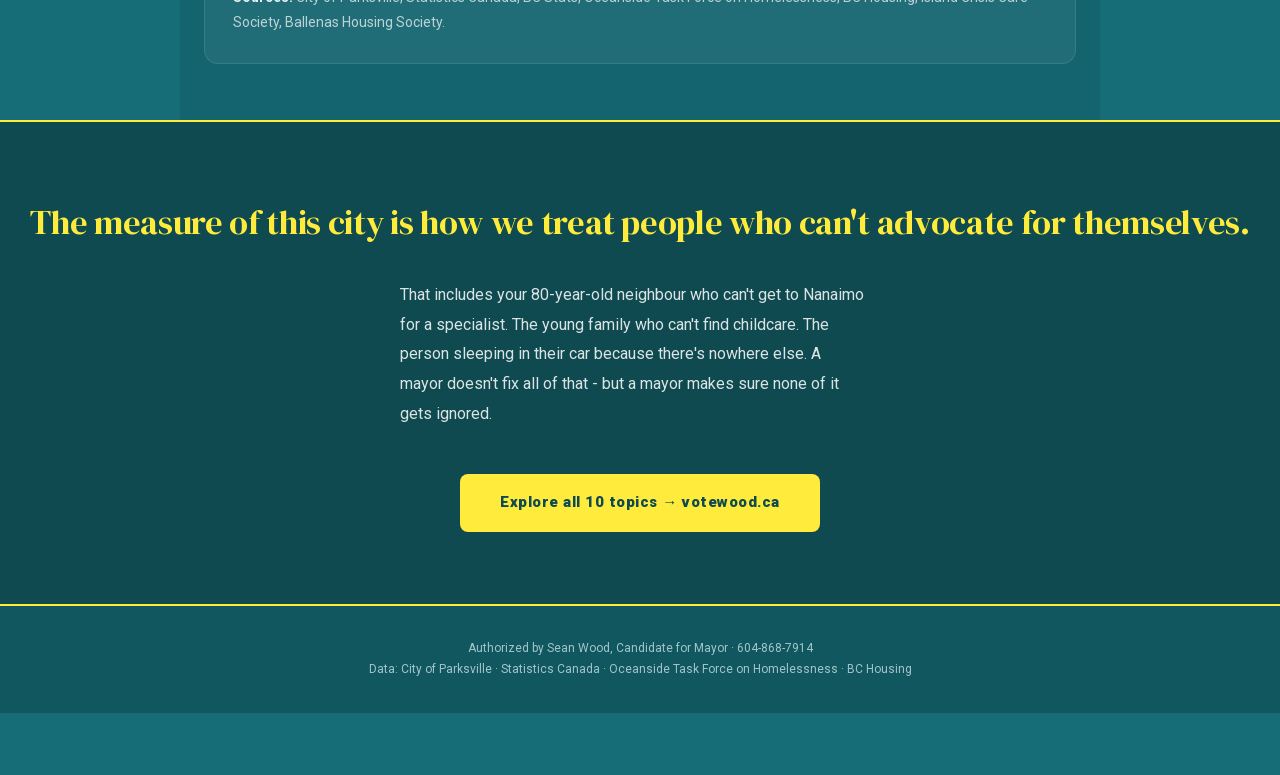
==== commit 6af64698: "Mobile button text fits one line + AA contrast on links Mobile (max-width 640): - .donate-btn paddin" ====
--- a/community/index.html
+++ b/community/index.html
@@ -5,7 +5,7 @@
 <meta name="viewport" content="width=device-width, initial-scale=1.0">
 <title>Community Wellbeing | Parksville. Prepared.</title>
 <meta name="description" content="Demographics, homelessness, supportive housing, substance use, childcare, and accessibility — the people behind the statistics in Parksville.">
-    <link rel="stylesheet" href="/style.css?v=12">
+    <link rel="stylesheet" href="/style.css?v=13">
 </head>
 <body>
 
--- a/style.css
+++ b/style.css
@@ -56,10 +56,10 @@
 .card-meta a,
 .data-table a,
 .grant-table a {
-  color: #0e8a9a !important;
+  color: var(--teal-dark) !important;  /* #166d78 — WCAG AA on white (4.7:1) */
   font-weight: 700;
   text-decoration: none !important;
-  border-bottom: 2px solid rgba(14,138,154,0.25) !important;
+  border-bottom: 2px solid rgba(22,109,120,0.35) !important;
   padding-bottom: 1px;
   transition: border-color 0.15s, color 0.15s;
 }
@@ -69,8 +69,15 @@
 .card-links a:hover,
 .data-table a:hover,
 .grant-table a:hover {
-  color: #0a6e7a !important;
-  border-bottom-color: #0a6e7a !important;
+  color: #0a4a52 !important;  /* darker on hover */
+  border-bottom-color: #0a4a52 !important;
+}
+.card a:not(.cta-btn):not(.video-card):not(.topic-card):not(.donate-btn):focus-visible,
+.chart-card a:focus-visible,
+.chart-notes a:focus-visible {
+  outline: 2px solid var(--teal);
+  outline-offset: 2px;
+  border-radius: 2px;
 }
 .card a:not(.cta-btn):not(.video-card):not(.topic-card):not(.donate-btn):visited,
 .chart-card a:visited,
@@ -78,8 +85,8 @@
 .card-links a:visited,
 .data-table a:visited,
 .grant-table a:visited {
-  color: #0e4a50 !important;
-  border-bottom-color: rgba(14,74,80,0.2) !important;
+  color: #5d3b6e !important;  /* readable purple — distinguishes visited */
+  border-bottom-color: rgba(93,59,110,0.25) !important;
 }
 /* Source cards on dark backgrounds keep yellow */
 .source-card a { color: var(--yellow) !important; text-decoration-color: rgba(255,235,59,0.35) !important; }
